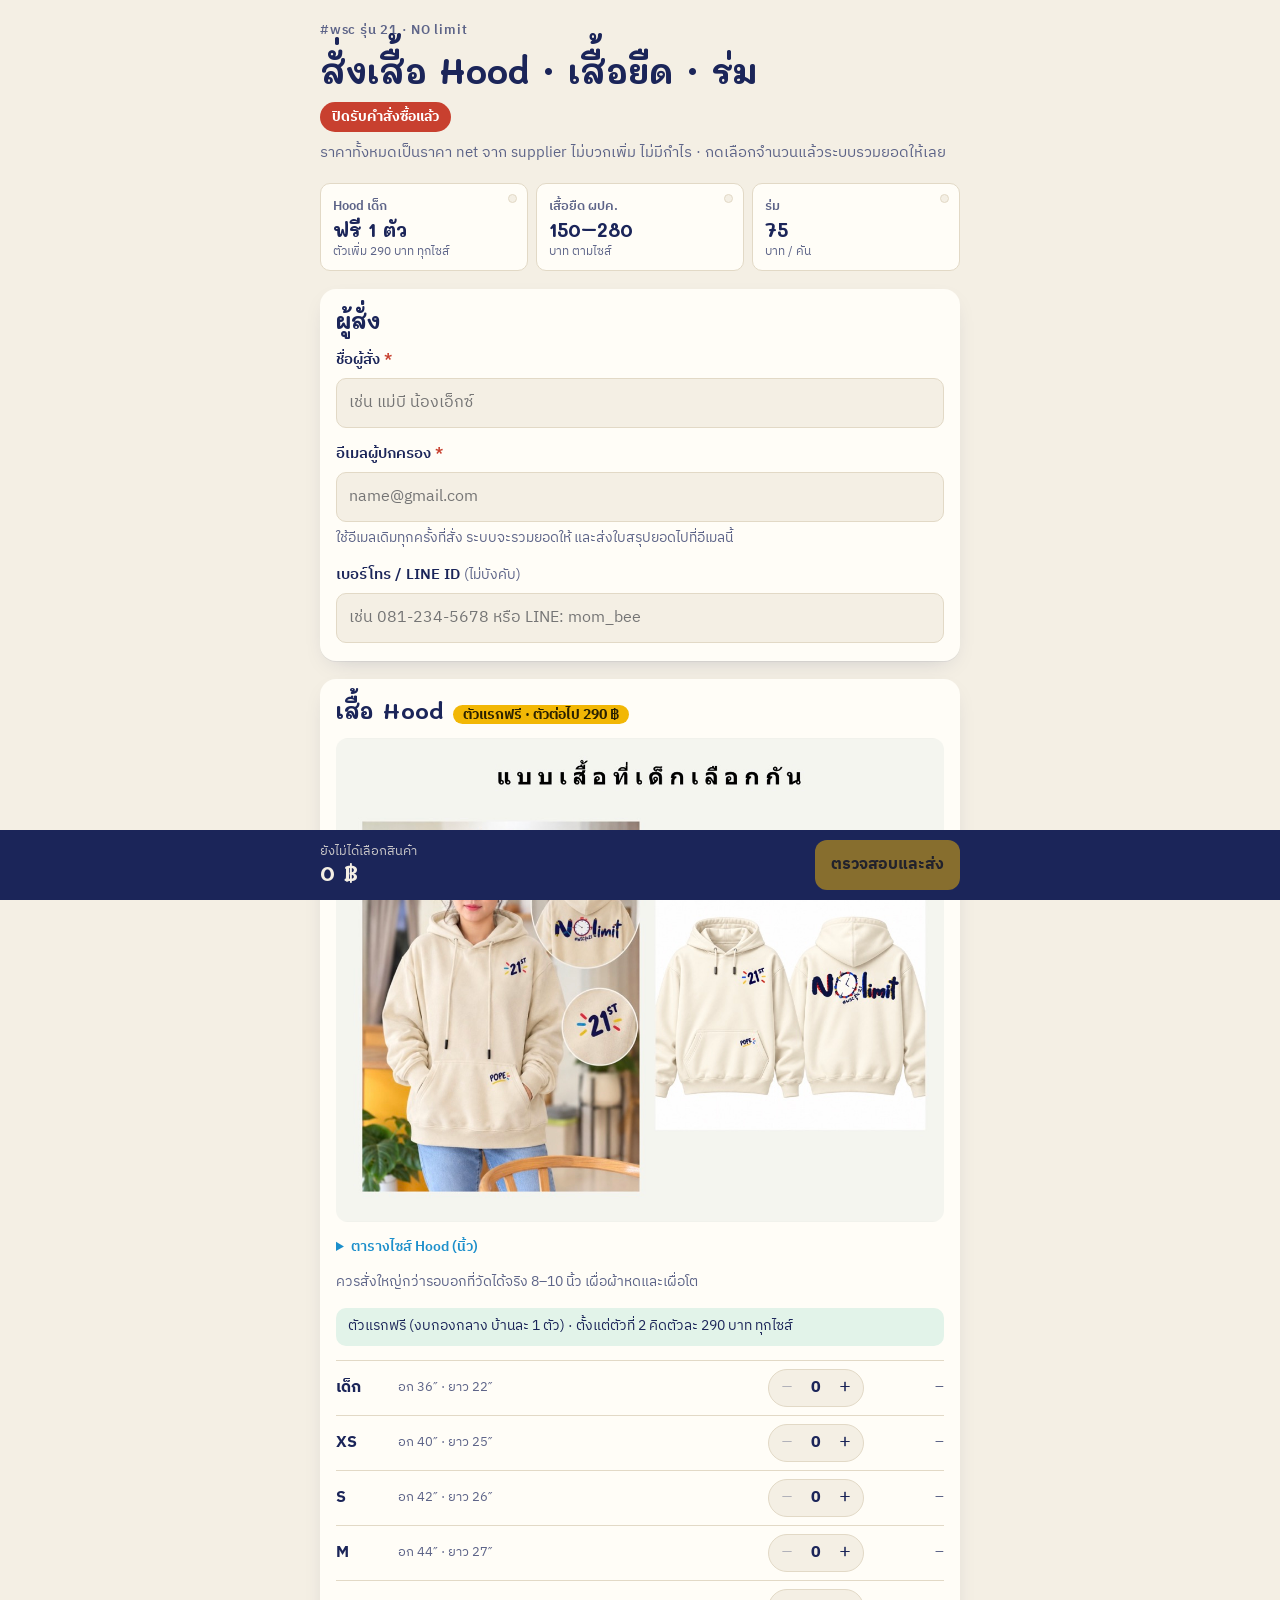
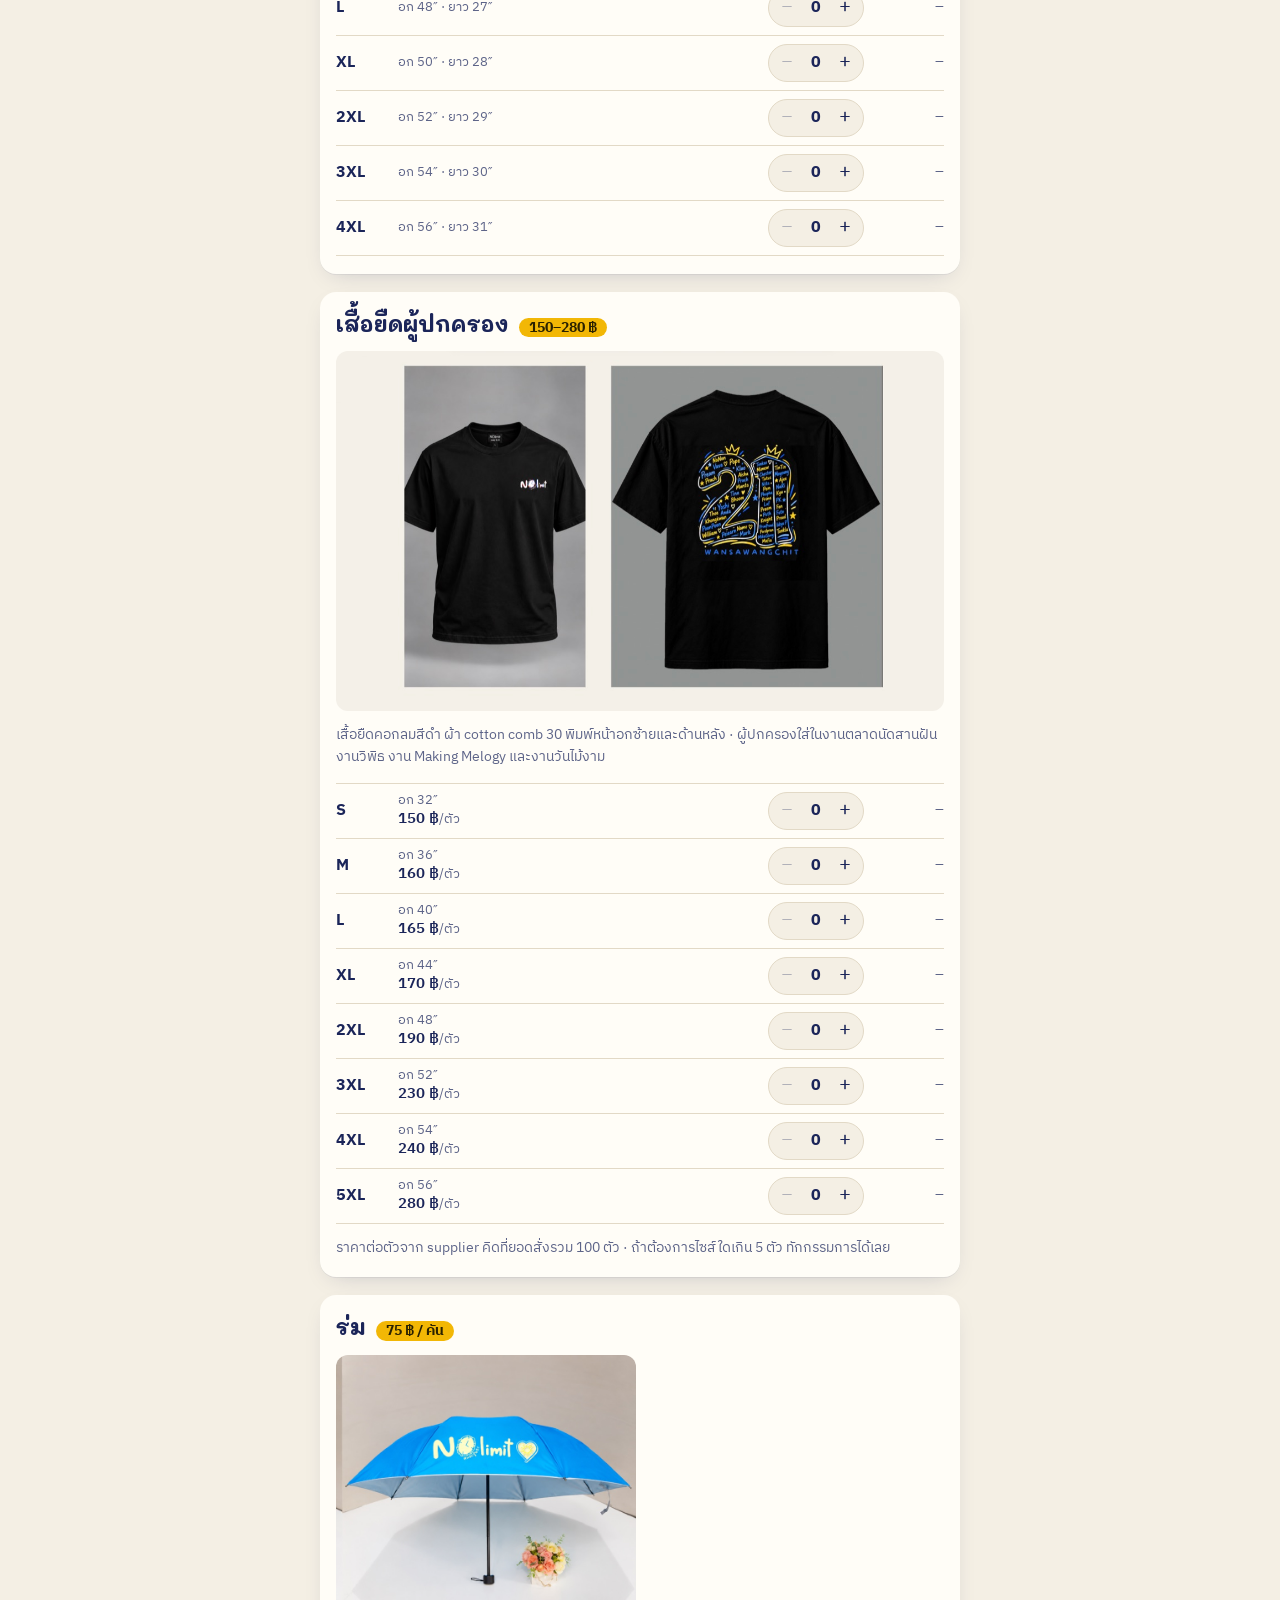
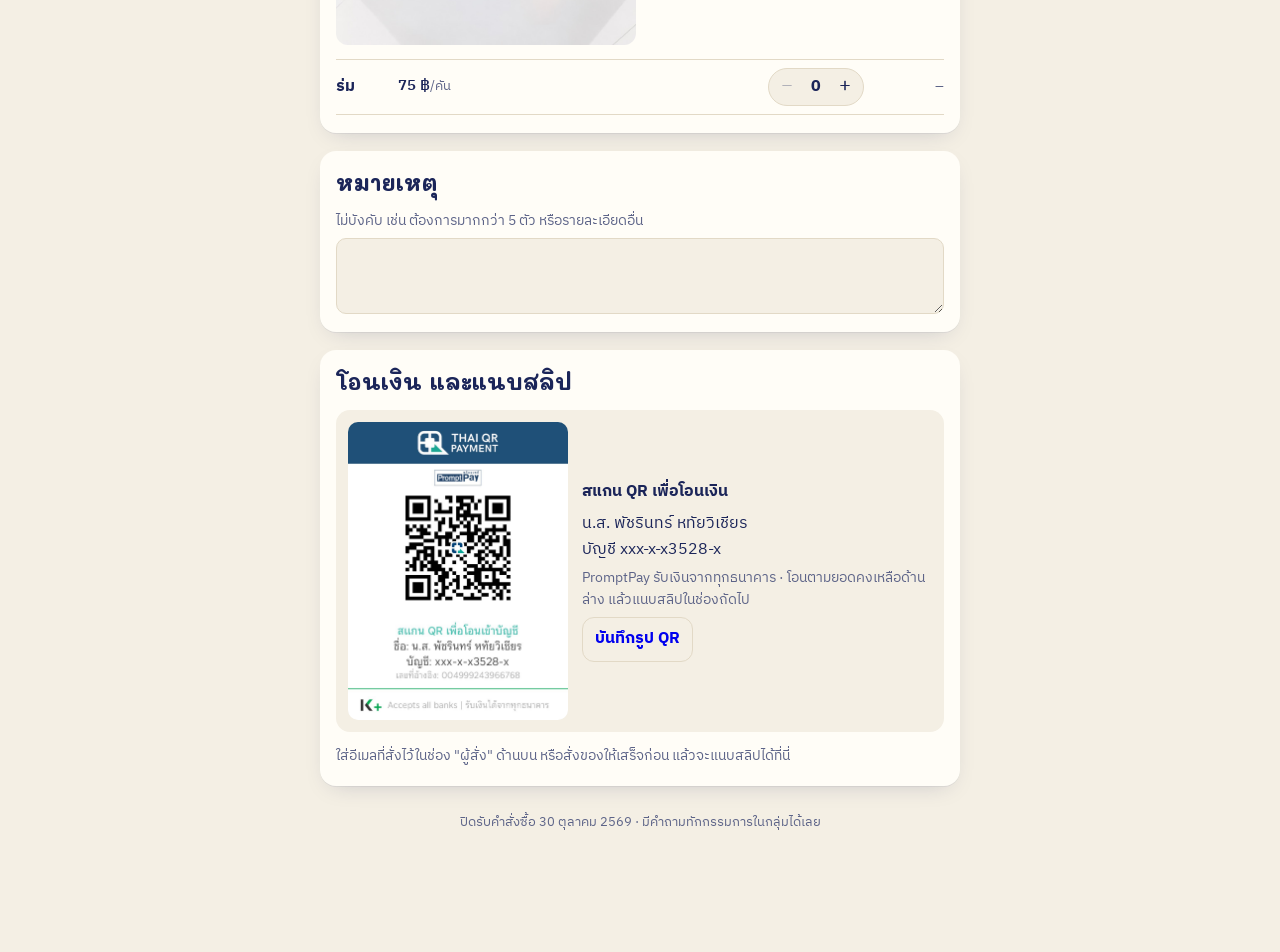
==== index.html @ 4a834632 "Ignore stale e-mail history replies that arrive after an order or slip Co-Authored-By: Claude Opus 5" ====
<!doctype html>
<html lang="th">
<head>
<meta charset="utf-8">
<meta name="viewport" content="width=device-width, initial-scale=1, viewport-fit=cover">
<title>สั่งเสื้อ NO limit 21</title>
<meta name="description" content="สั่งเสื้อ Hood เสื้อยืดผู้ปกครอง และร่ม พร้อมราคาทุกไซส์ คิดยอดให้อัตโนมัติ และแนบสลิปโอนเงินได้">
<meta property="og:title" content="สั่งเสื้อ Hood · เสื้อยืด · ร่ม — NO limit รุ่น 21">
<meta property="og:description" content="เห็นราคาทุกไซส์ คิดยอดให้อัตโนมัติ และแนบสลิปโอนเงินได้ · ปิดรับ 30 ต.ค. 69">
<meta property="og:image" content="https://mahantapon.github.io/wsc21-order/img/hood.jpg">
<link rel="preconnect" href="https://fonts.googleapis.com">
<link rel="preconnect" href="https://fonts.gstatic.com" crossorigin>
<link rel="stylesheet" href="https://fonts.googleapis.com/css2?family=IBM+Plex+Sans+Thai:wght@400;500;600;700&family=Mali:wght@600;700&display=swap">
<style>
/* Layout: one narrow column like a printed order slip; each product is a "hang tag" card; running total sticks to the bottom */
:root {
  --bg: #f4efe4;          /* hoodie cream */
  --surface: #fffdf7;
  --ink: #1b2559;         /* print navy */
  --muted: #5d6488;
  --line: #e2d9c6;
  --chip: #efe7d5;
  --sun: #f2b705;         /* print yellow */
  --sun-ink: #2a2100;
  --sky: #1c8fcb;         /* umbrella blue */
  --coral: #c8402f;
  --ok: #1d7f53;
  --warn-bg: #fff3d1;
  --bad-bg: #fde6e1;
  --ok-bg: #e2f3e9;
  --info-bg: #e3f1fa;
  --shadow: 0 1px 0 rgba(27,37,89,.06), 0 8px 24px -12px rgba(27,37,89,.25);
  --f-display: "Mali", "IBM Plex Sans Thai", "Thonburi", sans-serif;
  --f-body: "IBM Plex Sans Thai", "Thonburi", "Sukhumvit Set", system-ui, sans-serif;
  color-scheme: light;
}
@media (prefers-color-scheme: dark) {
  :root:not([data-theme="light"]) {
    --bg: #0e1330; --surface: #171f45; --ink: #f2ede2; --muted: #a8afce; --line: #2b3567; --chip: #222b59;
    --sun: #f5c542; --sun-ink: #241c00; --sky: #5ab6e8; --coral: #f17b6c; --ok: #5cc993;
    --warn-bg: #3a3112; --bad-bg: #3d1c1a; --ok-bg: #12321f; --info-bg: #13304a;
    --shadow: 0 1px 0 rgba(0,0,0,.3), 0 10px 28px -14px rgba(0,0,0,.8);
    color-scheme: dark;
  }
}
:root[data-theme="dark"] {
  --bg: #0e1330; --surface: #171f45; --ink: #f2ede2; --muted: #a8afce; --line: #2b3567; --chip: #222b59;
  --sun: #f5c542; --sun-ink: #241c00; --sky: #5ab6e8; --coral: #f17b6c; --ok: #5cc993;
  --warn-bg: #3a3112; --bad-bg: #3d1c1a; --ok-bg: #12321f; --info-bg: #13304a;
  --shadow: 0 1px 0 rgba(0,0,0,.3), 0 10px 28px -14px rgba(0,0,0,.8);
  color-scheme: dark;
}
* { box-sizing: border-box; }
[hidden] { display: none !important; }
html { -webkit-text-size-adjust: 100%; }
body {
  margin: 0; background: var(--bg); color: var(--ink);
  font-family: var(--f-body); font-size: 16px; line-height: 1.6;
  padding-left: max(16px, env(safe-area-inset-left, 0px));
  padding-right: max(16px, env(safe-area-inset-right, 0px));
  padding-bottom: calc(120px + env(safe-area-inset-bottom, 0px));
}
img { max-width: 100%; display: block; }
button, input, textarea { font: inherit; color: inherit; }
:focus-visible { outline: 3px solid var(--sky); outline-offset: 2px; }
.num { font-variant-numeric: tabular-nums; }
.wrap { max-width: 640px; margin: 0 auto; display: grid; gap: 18px; padding-top: calc(20px + env(safe-area-inset-top, 0px)); }

/* header */
.top { display: grid; gap: 10px; }
.eyebrow { font-size: 13px; letter-spacing: .06em; color: var(--muted); font-weight: 600; }
h1 { font-family: var(--f-display); font-size: clamp(26px, 7vw, 34px); line-height: 1.2; margin: 0; text-wrap: balance; }
h1 .no { color: var(--sky); }
.closing { justify-self: start; display: inline-flex; gap: 8px; align-items: center; background: var(--sun); color: var(--sun-ink);
  font-weight: 700; font-size: 14px; padding: 4px 12px; border-radius: 999px; }
.closing.shut { background: var(--coral); color: #fff; }
.lede { margin: 0; color: var(--muted); font-size: 14.5px; }

/* price tags */
.tags { display: grid; grid-template-columns: repeat(3, minmax(0, 1fr)); gap: 8px; }
.tag { position: relative; background: var(--surface); border: 1.5px solid var(--line); border-radius: 10px;
  padding: 12px 12px 10px; display: grid; gap: 2px; min-width: 0; }
.tag::before { content: ""; position: absolute; right: 10px; top: 10px; width: 7px; height: 7px;
  border-radius: 50%; background: var(--bg); border: 1.5px solid var(--line); }
.tag b { font-size: 13px; font-weight: 600; color: var(--muted); }
.tag strong { font-family: var(--f-display); font-size: 19px; line-height: 1.2; }
.tag small { font-size: 12px; color: var(--muted); line-height: 1.35; }
@media (max-width: 380px) { .tag strong { font-size: 17px; } .tag { padding: 10px 9px 9px; } .tag::before { right: 7px; top: 7px; } }

.history { background: var(--info-bg); border-radius: 12px; padding: 12px; font-size: 14.5px; display: grid; gap: 6px; }
.history .head { font-weight: 700; display: flex; gap: 8px; align-items: center; flex-wrap: wrap; }
.history ul { margin: 0; padding-left: 18px; }
.history .sumline { display: flex; justify-content: space-between; gap: 10px; border-top: 1px solid var(--line); padding-top: 6px; font-weight: 700; }
.chip input:disabled + span { opacity: .4; cursor: not-allowed; }
.qrbox { display: grid; grid-template-columns: minmax(0, 220px) minmax(0, 1fr); gap: 14px; align-items: center; background: var(--bg); border-radius: 14px; padding: 12px; }
.qrbox a.qrimg { display: block; border-radius: 10px; overflow: hidden; background: #fff; }
.qrbox img { width: 100%; height: auto; display: block; }
.qrbox .qrtxt { display: grid; gap: 6px; min-width: 0; }
.qrbox .qrtxt b { font-size: 16px; }
.qrbox .qrtxt .btn { justify-self: start; text-decoration: none; display: inline-block; }
@media (max-width: 460px) { .qrbox { grid-template-columns: 1fr; justify-items: center; } .qrbox a.qrimg { width: min(240px, 100%); } .qrbox .qrtxt { justify-items: center; text-align: center; } .qrbox .qrtxt .btn { justify-self: center; } }
.paysum { display: grid; grid-template-columns: repeat(3, minmax(0, 1fr)); gap: 8px; }
.paysum div { background: var(--bg); border-radius: 10px; padding: 8px 10px; display: grid; min-width: 0; }
.paysum b { font-size: 12px; color: var(--muted); font-weight: 600; }
.paysum strong { font-size: 18px; line-height: 1.3; }
.paysum .due strong { color: var(--coral); }
.paysum .paid strong { color: var(--ok); }
.filepick { position: relative; display: grid; place-items: center; gap: 2px; border: 2px dashed var(--line); border-radius: 12px; padding: 18px 12px;
  background: var(--bg); cursor: pointer; font-weight: 700; color: var(--sky); text-align: center; }
.filepick small { font-weight: 400; color: var(--muted); font-size: 12.5px; }
.filepick input { position: absolute; width: 1px; height: 1px; opacity: 0; }
.filepick:focus-within { outline: 3px solid var(--sky); outline-offset: 2px; }
.slipprev { max-height: 280px; width: auto; max-width: 100%; border-radius: 10px; border: 1px solid var(--line); justify-self: start; }
.slips { display: grid; gap: 6px; }
.paybody { display: grid; gap: 14px; }
.dueline { display: flex; justify-content: space-between; align-items: baseline; gap: 10px; flex-wrap: wrap; background: var(--warn-bg); border-radius: 12px; padding: 12px 14px; }
.dueline b { font-size: 15px; }
.dueline strong { font-family: var(--f-display); font-size: 26px; }
.paystatus { grid-column: 1 / -1; display: flex; gap: 8px; align-items: center; flex-wrap: wrap; font-size: 14px; }
.sliprow { display: flex; justify-content: space-between; align-items: center; gap: 6px 10px; flex-wrap: wrap; background: var(--bg); border-radius: 10px; padding: 8px 12px; font-size: 14px; }
.okmsg { background: var(--ok-bg); border-radius: 10px; padding: 10px 12px; font-size: 14.5px; }
.pill.wait { background: var(--chip); color: var(--muted); }
.freeused { font-size: 13.5px; background: var(--ok-bg); border-radius: 10px; padding: 8px 12px; }
.hoodnames { display: grid; gap: 10px; border-top: 1px solid var(--line); padding-top: 14px; }
.nameRows { display: grid; gap: 10px; }
.nameRow { display: grid; grid-template-columns: minmax(0, 1fr) minmax(0, 1.3fr); gap: 8px; align-items: start; }
.nameRow .lab { font-size: 14.5px; line-height: 1.4; padding-top: 10px; }
.nameRow .lab b { font-weight: 700; }
.nameRow input.bad { border-color: var(--coral); }
.nameerr { color: var(--coral); font-size: 12.5px; min-height: 0; }
@media (max-width: 420px) { .nameRow { grid-template-columns: 1fr; gap: 4px; } .nameRow .lab { padding-top: 0; } }

/* cards */
.card { background: var(--surface); border-radius: 16px; box-shadow: var(--shadow); padding: 18px 16px; display: grid; gap: 14px; min-width: 0; }
.card h2 { font-family: var(--f-display); font-size: 22px; margin: 0; line-height: 1.25; display: flex; flex-wrap: wrap; gap: 6px 10px; align-items: baseline; }
.card h2 .price { font-family: var(--f-body); font-size: 14px; font-weight: 700; background: var(--sun); color: var(--sun-ink); padding: 1px 10px; border-radius: 999px; }
.card h3 { font-size: 16px; margin: 0; display: flex; gap: 8px; align-items: baseline; flex-wrap: wrap; }
.card h3 .sub { font-weight: 500; font-size: 13.5px; color: var(--muted); }
.card p { margin: 0; }
.hint { font-size: 13.5px; color: var(--muted); }
.photo { border-radius: 12px; overflow: hidden; background: var(--chip); }
.photo img { width: 100%; height: auto; }
.photo.umb { max-width: 300px; }

label.field { display: grid; gap: 6px; font-weight: 600; font-size: 15px; }
label.field span.req { color: var(--coral); }
input[type=text], input[type=email], textarea {
  width: 100%; border: 1.5px solid var(--line); background: var(--bg); border-radius: 10px; padding: 11px 12px; font-size: 16px; font-weight: 400;
}
input[type=text]:focus, input[type=email]:focus, textarea:focus { border-color: var(--sky); outline: none; box-shadow: 0 0 0 3px color-mix(in srgb, var(--sky) 25%, transparent); }
textarea { min-height: 76px; resize: vertical; }

/* free hood chips */
.chips { display: flex; flex-wrap: wrap; gap: 8px; }
.chip { position: relative; }
.chip input { position: absolute; opacity: 0; pointer-events: none; }
.chip span { display: grid; justify-items: center; min-width: 58px; padding: 6px 10px; border-radius: 10px; border: 1.5px solid var(--line);
  background: var(--bg); cursor: pointer; line-height: 1.25; }
.chip span b { font-size: 15px; }
.chip span i { font-style: normal; font-size: 11.5px; color: var(--muted); }
.chip input:checked + span { background: var(--ink); color: var(--bg); border-color: var(--ink); }
.chip input:checked + span i { color: inherit; opacity: .8; }
.chip input:focus-visible + span { outline: 3px solid var(--sky); outline-offset: 2px; }

/* size rows */
.rows { display: grid; border-top: 1px solid var(--line); }
.row { display: grid; grid-template-columns: 54px minmax(0,1fr) auto 72px; align-items: center; gap: 8px; padding: 8px 0; border-bottom: 1px solid var(--line); }
.row .sz { font-weight: 700; font-size: 16px; }
.row .meta { font-size: 13px; color: var(--muted); line-height: 1.35; min-width: 0; }
.row .meta b { color: var(--ink); font-weight: 600; font-size: 14.5px; }
.row .sum { text-align: right; font-weight: 600; font-size: 14.5px; color: var(--muted); }
.row.on .sum { color: var(--ink); }
.row.on .sz { color: var(--sky); }
.stepper { display: inline-flex; align-items: center; border: 1.5px solid var(--line); border-radius: 999px; background: var(--bg); }
.stepper button { width: 36px; height: 36px; border: 0; background: transparent; font-size: 20px; line-height: 1; cursor: pointer; border-radius: 999px; color: var(--ink); }
.stepper button:disabled { opacity: .3; cursor: default; }
.stepper output { min-width: 22px; text-align: center; font-weight: 700; }
.row.on .stepper { border-color: var(--sky); }
@media (max-width: 360px) { .row { grid-template-columns: 44px minmax(0,1fr) auto 60px; gap: 6px; } .stepper button { width: 32px; height: 34px; } }

details.chart summary { cursor: pointer; font-size: 14px; color: var(--sky); font-weight: 600; }
.tablewrap { overflow-x: auto; margin-top: 8px; }
table.mini { border-collapse: collapse; width: 100%; font-size: 14px; }
table.mini th, table.mini td { padding: 5px 8px; text-align: center; border-bottom: 1px solid var(--line); }
table.mini th { font-weight: 600; color: var(--muted); font-size: 12.5px; }

.note { border-radius: 12px; padding: 10px 12px; font-size: 14px; background: var(--info-bg); }
.note b { font-weight: 700; }

/* result boxes */
.result { border-radius: 12px; padding: 12px; font-size: 14.5px; display: grid; gap: 6px; }
.result.idle { background: var(--chip); color: var(--muted); }
.result.clear { background: var(--ok-bg); }
.result.taken { background: var(--warn-bg); }
.result .head { font-weight: 700; display: flex; gap: 8px; align-items: center; flex-wrap: wrap; }
.pill { font-size: 12px; font-weight: 700; border-radius: 999px; padding: 1px 9px; white-space: nowrap; }
.pill.ok { background: var(--ok); color: var(--surface); }
.pill.warn { background: var(--sun); color: var(--sun-ink); }
.pill.fund { background: var(--sky); color: #fff; }
.result ul { margin: 0; padding-left: 18px; }
.result li { margin: 2px 0; }
.btn { border: 0; border-radius: 12px; padding: 11px 12px; font-weight: 700; cursor: pointer; line-height: 1.3; }
.btn.ghost { background: var(--bg); border: 1.5px solid var(--line); }
.btn.ghost small { display: block; font-weight: 500; font-size: 12px; color: var(--muted); }
.btn.ghost.confirm { border-color: var(--coral); background: var(--bad-bg); }
.btn:disabled { opacity: .45; cursor: default; }

/* sticky total */
.bar { position: fixed; left: 0; right: 0; bottom: 0; z-index: 10; background: var(--ink); color: var(--bg);
  padding: 10px max(16px, env(safe-area-inset-right, 0px)) calc(10px + env(safe-area-inset-bottom, 0px)) max(16px, env(safe-area-inset-left, 0px)); }
.bar .in { max-width: 640px; margin: 0 auto; display: flex; align-items: center; gap: 12px; }
.bar .tot { flex: 1; min-width: 0; display: grid; line-height: 1.25; }
.bar .tot small { font-size: 12.5px; opacity: .8; white-space: nowrap; overflow: hidden; text-overflow: ellipsis; }
.bar .tot strong { font-size: 22px; font-family: var(--f-display); }
.bar .go { background: var(--sun); color: var(--sun-ink); padding: 12px 16px; border-radius: 12px; border: 0; font-weight: 700; cursor: pointer; white-space: nowrap; }
.bar .go:disabled { opacity: .5; }

/* review sheet */
.sheet { position: fixed; inset: 0; z-index: 20; background: rgba(10,14,35,.55); display: flex; align-items: flex-end; justify-content: center; }
.sheet .panel { background: var(--surface); width: 100%; max-width: 640px; max-height: 88vh; overflow-y: auto; border-radius: 18px 18px 0 0;
  padding: 18px max(16px, env(safe-area-inset-right, 0px)) calc(18px + env(safe-area-inset-bottom, 0px)) max(16px, env(safe-area-inset-left, 0px)); display: grid; gap: 14px; }
.sheet h2 { font-family: var(--f-display); margin: 0; font-size: 22px; }
.slip { border: 1.5px dashed var(--line); border-radius: 12px; padding: 12px; display: grid; gap: 4px; font-size: 15px; }
.slip .ln { display: flex; justify-content: space-between; gap: 12px; }
.slip .ln span:first-child { min-width: 0; }
.slip .ln.tot { border-top: 1.5px solid var(--line); margin-top: 6px; padding-top: 8px; font-weight: 700; font-size: 18px; }
.slip .ln.muted { color: var(--muted); font-size: 13.5px; }
.slip .who { font-size: 14px; color: var(--muted); margin-bottom: 6px; }
.actions { display: grid; grid-template-columns: 1fr 2fr; gap: 8px; }
.btn.primary { background: var(--ink); color: var(--bg); }
.btn.sunbtn { background: var(--sun); color: var(--sun-ink); }
.err { background: var(--bad-bg); border-radius: 10px; padding: 10px 12px; font-size: 14.5px; }
.done { text-align: left; }
.done .big { font-family: var(--f-display); font-size: 28px; line-height: 1.2; }
.done .code { display: inline-block; font-family: var(--f-display); font-size: 30px; background: var(--sun); color: var(--sun-ink); border-radius: 12px; padding: 2px 14px; }
footer { color: var(--muted); font-size: 13px; text-align: center; padding: 8px 0 0; }
@media (prefers-reduced-motion: no-preference) {
  .sheet .panel { animation: up .22s ease-out; }
  @keyframes up { from { transform: translateY(30px); opacity: .6; } to { transform: none; opacity: 1; } }
}
</style>
</head>
<body>
<main class="wrap" id="app">
  <header class="top">
    <div class="eyebrow">#wsc รุ่น 21 · <span class="no">NO</span> limit</div>
    <h1>สั่งเสื้อ Hood · เสื้อยืด · ร่ม</h1>
    <div class="closing num" id="closing">ปิดรับ 30 ต.ค. 69</div>
    <p class="lede">ราคาทั้งหมดเป็นราคา net จาก supplier ไม่บวกเพิ่ม ไม่มีกำไร · กดเลือกจำนวนแล้วระบบรวมยอดให้เลย</p>
  </header>

  <div class="tags">
    <div class="tag"><b>Hood เด็ก</b><strong>ฟรี 1 ตัว</strong><small>ตัวเพิ่ม 290 บาท ทุกไซส์</small></div>
    <div class="tag"><b>เสื้อยืด ผปค.</b><strong class="num">150–280</strong><small>บาท ตามไซส์</small></div>
    <div class="tag"><b>ร่ม</b><strong class="num">75</strong><small>บาท / คัน</small></div>
  </div>

  <section class="card" aria-labelledby="h-who">
    <h2 id="h-who">ผู้สั่ง</h2>
    <label class="field" for="name"><span>ชื่อผู้สั่ง <span class="req">*</span></span>
      <input type="text" id="name" autocomplete="off" placeholder="เช่น แม่บี น้องเอ็กซ์">
    </label>
    <div class="result taken" id="nameDup" hidden></div>
    <label class="field" for="email"><span>อีเมลผู้ปกครอง <span class="req">*</span></span>
      <input type="email" id="email" autocomplete="email" inputmode="email" placeholder="name@gmail.com">
      <span class="hint" style="font-weight:400">ใช้อีเมลเดิมทุกครั้งที่สั่ง ระบบจะรวมยอดให้ และส่งใบสรุปยอดไปที่อีเมลนี้</span>
    </label>
    <div class="result taken" id="emailTypo" hidden></div>
    <div class="history" id="history" hidden></div>
    <label class="field" for="contact"><span>เบอร์โทร / LINE ID <span class="hint" style="font-weight:400">(ไม่บังคับ)</span></span>
      <input type="text" id="contact" autocomplete="off" placeholder="เช่น 081-234-5678 หรือ LINE: mom_bee">
    </label>
  </section>

  <section class="card" aria-labelledby="h-hood">
    <h2 id="h-hood">เสื้อ Hood <span class="price">ตัวแรกฟรี · ตัวต่อไป 290 ฿</span></h2>
    <div class="photo"><img src="img/hood.jpg" width="1100" height="875" alt="แบบเสื้อ Hood สีครีม หน้าอกปัก 21st หลัง NO limit #wscรุ่น21"></div>
    <details class="chart">
      <summary>ตารางไซส์ Hood (นิ้ว)</summary>
      <div class="tablewrap"><table class="mini num" id="hoodChart"></table></div>
    </details>
    <p class="hint">ควรสั่งใหญ่กว่ารอบอกที่วัดได้จริง 8–10 นิ้ว เผื่อผ้าหดและเผื่อโต</p>

    <div class="freeused" id="hoodNote"></div>
    <div class="rows" id="hoodRows"></div>
    <div class="hoodnames" id="hoodNames" hidden>
      <h3>ชื่อที่สกรีนบนกระเป๋า Hood <span class="sub">พิมพ์เป็นภาษาอังกฤษ</span></h3>
      <p class="hint">ใส่ชื่อเด็กที่จะให้สกรีนตรงกระเป๋า เรียงตามแต่ละตัวที่สั่ง ตรงกับไซส์ของตัวนั้น พิมพ์เฉพาะชื่อเป็นภาษาอังกฤษ (A-Z) เช่น BEE · ไม่ต้องมีตัวเลขหรือตัวพิเศษ</p>
      <div class="nameRows" id="hoodNameRows"></div>
    </div>
  </section>

  <section class="card" aria-labelledby="h-tee">
    <h2 id="h-tee">เสื้อยืดผู้ปกครอง <span class="price">150–280 ฿</span></h2>
    <div class="photo"><img src="img/tee.jpg" width="1100" height="653" alt="แบบเสื้อยืดสีดำ หน้าอกซ้าย NO limit หลังเลข 21 รายชื่อเด็ก WANSAWANGCHIT"></div>
    <p class="hint">เสื้อยืดคอกลมสีดำ ผ้า cotton comb 30 พิมพ์หน้าอกซ้ายและด้านหลัง · ผู้ปกครองใส่ในงานตลาดนัดสานฝัน งานวิพิธ งาน Making Melogy และงานวันไม้งาม</p>
    <div class="rows" id="teeRows"></div>
    <p class="hint">ราคาต่อตัวจาก supplier คิดที่ยอดสั่งรวม 100 ตัว · ถ้าต้องการไซส์ใดเกิน 5 ตัว ทักกรรมการได้เลย</p>
  </section>

  <section class="card" aria-labelledby="h-umb">
    <h2 id="h-umb">ร่ม <span class="price">75 ฿ / คัน</span></h2>
    <div class="photo umb"><img src="img/umbrella.jpg" width="720" height="698" alt="ร่มพับสีฟ้า ลาย NO limit #wscรุ่น21"></div>
    <div class="rows" id="umbRows"></div>
  </section>

  <section class="card" aria-labelledby="h-note">
    <h2 id="h-note">หมายเหตุ</h2>
    <label class="field" for="note"><span class="hint" style="font-weight:400">ไม่บังคับ เช่น ต้องการมากกว่า 5 ตัว หรือรายละเอียดอื่น</span>
      <textarea id="note"></textarea>
    </label>
  </section>

  <section class="card" id="payCard" aria-labelledby="h-pay">
    <h2 id="h-pay">โอนเงิน และแนบสลิป</h2>
    <div class="qrbox">
      <a class="qrimg" href="img/promptpay.png" target="_blank" rel="noopener" aria-label="เปิดรูป QR โอนเงินขนาดใหญ่"><img src="img/promptpay.png" width="885" height="1200" alt="Thai QR Payment PromptPay โอนเข้าบัญชี น.ส. พัชรินทร์ หทัยวิเชียร บัญชี xxx-x-x3528-x"></a>
      <div class="qrtxt">
        <b>สแกน QR เพื่อโอนเงิน</b>
        <span>น.ส. พัชรินทร์ หทัยวิเชียร<br>บัญชี xxx-x-x3528-x</span>
        <span class="hint">PromptPay รับเงินจากทุกธนาคาร · โอนตามยอดคงเหลือด้านล่าง แล้วแนบสลิปในช่องถัดไป</span>
        <a class="btn ghost" href="img/promptpay.png" download="QR-โอนเงิน-NOlimit21.png">บันทึกรูป QR</a>
      </div>
    </div>
    <p class="hint" id="payLock">ใส่อีเมลที่สั่งไว้ในช่อง "ผู้สั่ง" ด้านบน หรือสั่งของให้เสร็จก่อน แล้วจะแนบสลิปได้ที่นี่</p>
    <div id="payBody" hidden class="paybody">
    <div class="paysum num" id="paySum"></div>
    <div class="okmsg" id="payDone" hidden>ชำระครบแล้ว ไม่มียอดค้าง · ถ้าสั่งเพิ่ม ยอดใหม่จะขึ้นที่นี่</div>
    <div class="paybody" id="payUpload">
    <div class="dueline num" id="payDue"></div>
    <p class="hint">โอนผ่าน QR ด้านบน <b>ตามยอดนี้พอดี</b> แล้วแนบรูปสลิป ระบบจะอ่านยอดในสลิป ถ้าไม่ตรงกับยอดที่ต้องโอนจะไม่รับ · ใช้สลิปเดิมซ้ำไม่ได้</p>
    <label class="filepick" for="payFile">
      <input type="file" id="payFile" accept="image/*">
      <span id="payPickText">+ เลือกรูปสลิป</span>
      <small>ภาพหน้าจอจากแอปธนาคาร หรือถ่ายรูปสลิป</small>
    </label>
    <img id="payPreview" class="slipprev" alt="สลิปที่เลือก" hidden>
    <div class="err" id="payErr" hidden></div>
    <div class="okmsg" id="payOk" hidden></div>
    <button type="button" class="btn sunbtn" id="paySend" disabled>ส่งสลิป</button>
    </div>
    <div class="slips" id="paySlips"></div>
    </div>
  </section>

  <footer>ปิดรับคำสั่งซื้อ 30 ตุลาคม 2569 · มีคำถามทักกรรมการในกลุ่มได้เลย</footer>
</main>

<div class="bar" role="region" aria-label="ยอดรวม">
  <div class="in">
    <div class="tot"><small id="barItems">ยังไม่ได้เลือกสินค้า</small><strong class="num" id="barTotal">0 ฿</strong></div>
    <button type="button" class="go" id="review">ตรวจสอบและส่ง</button>
  </div>
</div>

<div class="sheet" id="sheet" hidden>
  <div class="panel" role="dialog" aria-modal="true" aria-labelledby="sheetTitle" id="panel"></div>
</div>

<script>
var API = 'https://script.google.com/macros/s/AKfycbzKnFJLyZAMiZ4j46yJvun-DkF8fx2AbNIkvEboz5PvzCaR3iLZCGfJU9PH9yimCbNhLQ/exec';
var CLOSE_AT = new Date('2026-10-30T23:59:59+07:00');
var HOOD_PRICE = 290, UMB_PRICE = 75, MAX = 5;
var HOOD = [ // size, chest, length, sleeve
  ['เด็ก', 36, 22, 20], ['XS', 40, 25, 23], ['S', 42, 26, 25], ['M', 44, 27, 25], ['L', 48, 27, 25],
  ['XL', 50, 28, 26], ['2XL', 52, 29, 28], ['3XL', 54, 30, 29], ['4XL', 56, 31, 30]
];
var TEE = [ // size, chest, price
  ['S', 32, 150], ['M', 36, 160], ['L', 40, 165], ['XL', 44, 170], ['2XL', 48, 190], ['3XL', 52, 230], ['4XL', 54, 240], ['5XL', 56, 280]
];
var TEE_PRICE = {}; TEE.forEach(function (t) { TEE_PRICE[t[0]] = t[2]; });
var EMAIL_RE = /^[^\s@]+@[^\s@]+\.[^\s@]+$/;
var NAME_RE = /^[A-Za-z]+(?: [A-Za-z]+)*$/;   // ชื่อสกรีน: A-Z ล้วน เว้นวรรคระหว่างคำได้ ไม่มีตัวเลข/ตัวพิเศษ (ตรงกับหลังบ้าน)
var NAME_MAX = 60;                             // ไม่จำกัดตามโจทย์ แค่กันข้อความขยะ
var THAI_RE = /[\u0E00-\u0E7F]/;

function blank(keep) { return { name: keep ? keep.name : '', email: keep ? keep.email : '', contact: keep ? keep.contact : '', hoodFirst: '', hood: {}, tee: {}, umbrella: 0, hoodNames: {}, note: '' }; }
var S = blank();
var R = { orderers: [], closed: Date.now() > CLOSE_AT.getTime(), loaded: false };
var H = { email: '', orders: [], slips: [], loading: false }; // this parent's earlier orders and slips
var P = { image: '', cid: '' }; // slip being attached
var hoodSig = '';          // which hood lines are on screen (the name inputs are rebuilt only when this changes)
var pendingFocus = false;  // jump to the first missing hood name after closing the review sheet

function $(id) { return document.getElementById(id); }
function esc(s) { return String(s == null ? '' : s).replace(/[&<>"']/g, function (c) { return { '&': '&amp;', '<': '&lt;', '>': '&gt;', '"': '&quot;', "'": '&#39;' }[c]; }); }
function baht(n) { return n.toLocaleString('th-TH') + ' ฿'; }
function when(iso) { try { return new Date(iso).toLocaleString('th-TH', { day: 'numeric', month: 'short', hour: '2-digit', minute: '2-digit' }); } catch (e) { return ''; } }
function store(k, v) { try { localStorage.setItem(k, JSON.stringify(v)); } catch (e) {} }
function load(k) { try { return JSON.parse(localStorage.getItem(k) || 'null'); } catch (e) { return null; } }
function wait(ms) { return new Promise(function (r) { setTimeout(r, ms); }); }
function normEmail(s) { return String(s || '').trim().toLowerCase(); }
function newCid() { return Date.now().toString(36) + Math.random().toString(36).slice(2, 10); }

// one request with a timeout; Google's reply hop fails now and then, so callers retry
function call(url, opts, ms, key) {
  var ctl = typeof AbortController === 'function' ? new AbortController() : null;
  var t = ctl ? setTimeout(function () { ctl.abort(); }, ms || 25000) : null;
  var o = opts || {}; if (ctl) o.signal = ctl.signal;
  return fetch(url, o).then(function (r) {
    if (!r.ok) throw new Error('HTTP ' + r.status);
    return r.json();
  }).then(function (d) {
    // a lost reply sometimes comes back as the wrong document; treat that as a network hiccup
    if (!d || (d.ok !== false && key && !(key in d))) throw new Error('ตอบกลับไม่ครบ');
    return d;
  }).finally(function () { if (t) clearTimeout(t); });
}
function getJSON(q, key, tries) {
  tries = tries == null ? 2 : tries;
  return call(API + (q ? '?' + q : ''), { cache: 'no-store' }, 25000, key).catch(function (e) {
    if (tries <= 0) throw e;
    return wait(1200).then(function () { return getJSON(q, key, tries - 1); });
  });
}

function nameKey(s) { return String(s || '').toLowerCase().replace(/[\s.\-_,()'"]/g, '').replace(/[์​-‍]/g, ''); }
function itemName(i) { return i === 'tee' ? 'เสื้อยืด' : 'Hood'; }

/* ---------- build static parts ---------- */
function buildHoodChart() {
  var h = '<thead><tr><th>ไซส์</th><th>รอบอก</th><th>ยาว</th><th>แขน</th></tr></thead><tbody>';
  HOOD.forEach(function (r) { h += '<tr><td><b>' + r[0] + '</b></td><td>' + r[1] + '″</td><td>' + r[2] + '″</td><td>' + r[3] + '″</td></tr>'; });
  $('hoodChart').innerHTML = h + '</tbody>';
}
function stepper(kind, size, n) {
  return '<div class="stepper" data-kind="' + kind + '" data-size="' + esc(size) + '">' +
    '<button type="button" data-d="-1" aria-label="ลด ' + esc(size) + '"' + (n <= 0 ? ' disabled' : '') + '>−</button>' +
    '<output class="num">' + n + '</output>' +
    '<button type="button" data-d="1" aria-label="เพิ่ม ' + esc(size) + '"' + (n >= MAX ? ' disabled' : '') + '>+</button></div>';
}
function buildRows() {
  $('hoodRows').innerHTML = HOOD.map(function (r) {
    return '<div class="row" id="hood-' + r[0] + '"><div class="sz">' + r[0] + '</div><div class="meta num">อก ' + r[1] + '″ · ยาว ' + r[2] + '″</div>' +
      stepper('hood', r[0], 0) + '<div class="sum num">–</div></div>';
  }).join('');
  $('teeRows').innerHTML = TEE.map(function (r) {
    return '<div class="row" id="tee-' + r[0] + '"><div class="sz">' + r[0] + '</div><div class="meta num">อก ' + r[1] + '″<br><b>' + r[2] + ' ฿</b>/ตัว</div>' +
      stepper('tee', r[0], 0) + '<div class="sum num">–</div></div>';
  }).join('');
  $('umbRows').innerHTML = '<div class="row" id="umb-1"><div class="sz">ร่ม</div><div class="meta"><b>75 ฿</b>/คัน</div>' +
    stepper('umb', 'ร่ม', 0) + '<div class="sum num">–</div></div>';
  document.querySelectorAll('.rows').forEach(function (el) {
    el.addEventListener('click', function (e) {
      var b = e.target.closest('button[data-d]'); if (!b) return;
      var st = b.parentNode, kind = st.getAttribute('data-kind'), size = st.getAttribute('data-size'), d = Number(b.getAttribute('data-d'));
      if (kind === 'umb') S.umbrella = Math.max(0, Math.min(50, S.umbrella + d));
      else { var m = S[kind]; m[size] = Math.max(0, Math.min(MAX, (m[size] || 0) + d)); if (!m[size]) delete m[size]; }
      if (kind === 'hood' && (!S.hoodFirst || !S.hood[S.hoodFirst])) S.hoodFirst = S.hood[size] ? size : '';
      update();
    });
  });
}

/* ---------- totals ---------- */
function calc(o) {
  o = o || S;
  var hoodExtra = 0, teeN = 0, teeSum = 0;
  Object.keys(o.hood || {}).forEach(function (k) { hoodExtra += o.hood[k]; });
  Object.keys(o.tee || {}).forEach(function (k) { teeN += o.tee[k]; teeSum += o.tee[k] * TEE_PRICE[k]; });
  var umb = o.umbrella || 0;
  return { hoodExtra: hoodExtra, hoodSum: hoodExtra * HOOD_PRICE, teeN: teeN, teeSum: teeSum, umbSum: umb * UMB_PRICE,
    pieces: (o.hoodFree ? 1 : 0) + hoodExtra + teeN + umb,
    total: hoodExtra * HOOD_PRICE + teeSum + umb * UMB_PRICE,
    any: !!(o.hoodFree || hoodExtra || teeN || umb) };
}
// merge several orders into one summary order
function merge(list) {
  var m = blank();
  list.forEach(function (o) {
    if (o.hoodFree) m.hoodFree = o.hoodFree;
    m.hoodUnits = (m.hoodUnits || []).concat(unitsOf(o));
    Object.keys(o.hood || {}).forEach(function (k) { m.hood[k] = (m.hood[k] || 0) + o.hood[k]; });
    Object.keys(o.tee || {}).forEach(function (k) { m.tee[k] = (m.tee[k] || 0) + o.tee[k]; });
    m.umbrella += o.umbrella || 0;
  });
  return m;
}
// one entry per hoodie (size + name + free?) — orders saved before names existed are rebuilt from their counts
function unitsOf(o) {
  if (o.hoodUnits && o.hoodUnits.length) return o.hoodUnits;
  var u = [];
  if (o.hoodFree) u.push({ size: o.hoodFree, name: '', free: true });
  HOOD.forEach(function (r) { for (var i = 0; i < ((o.hood || {})[r[0]] || 0); i++) u.push({ size: r[0], name: '', free: false }); });
  return u;
}
// what an order contains, ignoring which hoodie was the free one — two orders with the same signature look like a double order
function orderSig(o) {
  var u = unitsOf(o).map(function (x) { return x.size + ':' + String(x.name || '').toLowerCase(); }).sort().join(',');
  var t = TEE.filter(function (r) { return (o.tee || {})[r[0]]; }).map(function (r) { return r[0] + 'x' + o.tee[r[0]]; }).join(',');
  return u + '|' + t + '|' + (o.umbrella || 0);
}
function unitText(u) { return u.size + (u.name ? ' (' + u.name + ')' : '') + (u.free ? ' ฟรี' : ''); }
function itemsText(o) {
  var parts = [];
  var hu = unitsOf(o);
  if (hu.length) parts.push('Hood ' + hu.map(unitText).join(', '));
  var t = TEE.filter(function (r) { return o.tee[r[0]]; }).map(function (r) { return r[0] + '×' + o.tee[r[0]]; });
  if (t.length) parts.push('เสื้อยืด ' + t.join(', '));
  if (o.umbrella) parts.push('ร่ม ' + o.umbrella);
  return parts.join(' · ');
}
function setRow(id, n, sum) {
  var row = $(id); if (!row) return;
  row.classList.toggle('on', n > 0);
  row.querySelector('output').textContent = n;
  var bs = row.querySelectorAll('button');
  bs[0].disabled = n <= 0; bs[1].disabled = n >= (id === 'umb-1' ? 50 : MAX);
  row.querySelector('.sum').textContent = n > 0 ? baht(sum) : '–';
}
function freeUsedBy() { return H.orders.filter(function (o) { return o.hoodFree; })[0] || null; }
// the first hood of the house is free: it goes to the size tapped first, the rest are 290 each
function freeSize(o) {
  if (freeUsedBy()) return '';
  if (o.hoodFirst && o.hood[o.hoodFirst]) return o.hoodFirst;
  var r = HOOD.filter(function (x) { return o.hood[x[0]]; })[0];
  return r ? r[0] : '';
}
// every hoodie on the form as its own line: the free one first, then the rest by size; names come from o.hoodNames[size][index]
function hoodUnits(o) {
  var f = freeSize(o), units = [];
  if (f) units.push({ size: f, idx: 0, free: true });
  HOOD.forEach(function (r) { for (var i = (r[0] === f ? 1 : 0); i < ((o.hood || {})[r[0]] || 0); i++) units.push({ size: r[0], idx: i, free: false }); });
  return units.map(function (u) { u.name = String(((o.hoodNames || {})[u.size] || [])[u.idx] || '').replace(/\s+/g, ' ').trim(); return u; });
}
function priced(o) {
  var f = freeSize(o), extra = {};
  Object.keys(o.hood || {}).forEach(function (k) { var n = o.hood[k] - (k === f ? 1 : 0); if (n > 0) extra[k] = n; });
  return { name: o.name, email: o.email, contact: o.contact, note: o.note, hoodFree: f, hood: extra, tee: o.tee, umbrella: o.umbrella, hoodUnits: hoodUnits(o) };
}
function nameProblem(v) { return !v ? 'ใส่ชื่อ' : THAI_RE.test(v) ? 'พิมพ์เป็นภาษาอังกฤษเท่านั้น' : !NAME_RE.test(v) ? 'ใช้ตัวอักษร A-Z เท่านั้น ไม่ต้องมีตัวเลขหรือตัวพิเศษ' : v.length > NAME_MAX ? 'ชื่อยาวเกินไป' : ''; }
function checkNameInput(el) {
  var v = el.value.replace(/\s+/g, ' ').trim(), bad = v && nameProblem(v);
  el.classList.toggle('bad', !!bad);
  var m = el.parentNode.querySelector('.nameerr'); if (m) m.textContent = bad || '';
}
// the name inputs are rebuilt only when the list of hoodies changes, so typing never loses focus
function renderHoodNames() {
  var units = hoodUnits(S), box = $('hoodNames');
  box.hidden = !units.length;
  var sig = units.map(function (u) { return u.size + '#' + u.idx + (u.free ? 'f' : ''); }).join('|');
  if (sig === hoodSig) return;
  hoodSig = sig;
  $('hoodNameRows').innerHTML = units.map(function (u, k) {
    var id = 'hn-' + k;
    return '<div class="nameRow"><label class="lab" for="' + id + '"><b>' + (u.free ? 'ตัวฟรี' : 'ตัวที่ ' + (k + 1)) + '</b> · ไซส์ ' + esc(u.size) +
      (u.free ? '' : ' <span class="hint">· 290 ฿</span>') + '</label><div><input type="text" id="' + id + '" lang="en" maxlength="60" autocomplete="off" autocapitalize="words" ' +
      'placeholder="ชื่อภาษาอังกฤษ เช่น BEE" data-size="' + esc(u.size) + '" data-i="' + u.idx + '" value="' + esc(u.name) + '"><div class="nameerr" aria-live="polite"></div></div></div>';
  }).join('');
  $('hoodNameRows').querySelectorAll('input').forEach(checkNameInput);
}
function focusNameIssue() {
  var el = [].slice.call($('hoodNameRows').querySelectorAll('input')).filter(function (i) { return nameProblem(i.value.replace(/\s+/g, ' ').trim()); })[0];
  if (el) { el.scrollIntoView({ block: 'center', behavior: 'smooth' }); el.focus({ preventScroll: true }); }
}
function update() {
  var used = freeUsedBy(), f = freeSize(S);
  $('hoodNote').textContent = used ? 'อีเมลนี้รับตัวฟรีไปแล้ว (ไซส์ ' + used.hoodFree + ' ในคำสั่ง ' + used.id + ') ตัวที่สั่งเพิ่มคิดตัวละ 290 บาท'
    : 'ตัวแรกฟรี (งบกองกลาง บ้านละ 1 ตัว) · ตั้งแต่ตัวที่ 2 คิดตัวละ 290 บาท ทุกไซส์';
  HOOD.forEach(function (r) {
    var n = S.hood[r[0]] || 0, paid = n - (r[0] === f ? 1 : 0);
    setRow('hood-' + r[0], n, paid * HOOD_PRICE);
    if (r[0] === f) $('hood-' + r[0]).querySelector('.sum').textContent = paid ? baht(paid * HOOD_PRICE) + ' +ฟรี 1' : 'ฟรี';
  });
  TEE.forEach(function (r) { var n = S.tee[r[0]] || 0; setRow('tee-' + r[0], n, n * r[2]); });
  setRow('umb-1', S.umbrella, S.umbrella * UMB_PRICE);
  var c = calc(priced(S)), bits = [], hoodN = c.hoodExtra + (f ? 1 : 0);
  if (hoodN) bits.push('Hood ' + hoodN + (f ? ' (ฟรี 1)' : ''));
  if (c.teeN) bits.push('เสื้อยืด ' + c.teeN);
  if (S.umbrella) bits.push('ร่ม ' + S.umbrella);
  $('barItems').textContent = bits.length ? bits.join(' · ') : (H.orders.length ? 'สั่งเพิ่มได้ เลือกสินค้าด้านบน' : 'ยังไม่ได้เลือกสินค้า');
  $('barTotal').textContent = baht(c.total);
  $('review').disabled = R.closed;
  renderHoodNames();
  store('wsc21-draft', S);
}

/* ---------- this parent's history (by email) ---------- */
var emailTimer = null;
var histVer = 0; // bumped on every lookup/order/slip so a slow, older history reply can never overwrite newer data
function onEmail() {
  S.email = $('email').value; store('wsc21-draft', S);
  clearTimeout(emailTimer);
  emailTimer = setTimeout(lookupEmail, 600);
}
// common slips of the finger: the summary e-mail would bounce, so suggest the likely address (never blocks)
var TYPOS = [[/\.con$/, '.com'], [/\.cmo$/, '.com'], [/\.comm$/, '.com'], [/\.co\.th\.com$/, '.co.th'],
  [/@(gmial|gamil|gmai|gmal|gnail|gmaill)\./, '@gmail.'], [/@gmail\.co$/, '@gmail.com'],
  [/@(hotmial|hotmal|hotmil|hotmai)\./, '@hotmail.'], [/@hotmail\.co$/, '@hotmail.com'], [/@(yaho|yahooo)\./, '@yahoo.']];
function checkEmailTypo() {
  var em = normEmail($('email').value), fix = em, box = $('emailTypo');
  TYPOS.forEach(function (t) { fix = fix.replace(t[0], t[1]); });
  if (!EMAIL_RE.test(em) || fix === em) { box.hidden = true; return; }
  box.hidden = false;
  box.innerHTML = '<div class="head"><span class="pill warn">อีเมลอาจพิมพ์ผิด</span> หมายถึง <b>' + esc(fix) + '</b> หรือเปล่า</div>' +
    '<div><button type="button" class="btn ghost" id="useFix" data-fix="' + esc(fix) + '">ใช้ ' + esc(fix) + '</button></div>' +
    '<div class="hint">ถ้าอีเมลผิด ใบสรุปยอดจะส่งไม่ถึง</div>';
}
function lookupEmail() {
  var em = normEmail(S.email);
  if (!EMAIL_RE.test(em)) { H = { email: '', orders: [], slips: [], loading: false }; renderHistory(); update(); return; }
  if (em === H.email && !H.loading) return;
  var ver = ++histVer;
  H = { email: em, orders: [], slips: [], loading: true }; renderHistory();
  getJSON('action=mine&email=' + encodeURIComponent(em), 'orders').then(function (d) {
    if (ver !== histVer || normEmail(S.email) !== em) return;
    H = { email: em, orders: (d && d.ok && d.orders) || [], slips: (d && d.ok && d.slips) || [], loading: false };
    renderHistory(); update();
  }).catch(function () { if (ver === histVer) { H.loading = false; renderHistory(); } });
}
function renderHistory() {
  var box = $('history');
  renderPay();
  if (!H.email) { box.hidden = true; return; }
  box.hidden = false;
  if (H.loading) { box.innerHTML = '<span class="hint">กำลังดูยอดที่เคยสั่งของอีเมลนี้…</span>'; return; }
  if (!H.orders.length) { box.innerHTML = '<div class="head"><span class="pill ok">ใหม่</span> อีเมลนี้ยังไม่เคยสั่ง</div>'; return; }
  var m = merge(H.orders), c = calc(m), sum = H.orders.reduce(function (t, o) { return t + (o.total || 0); }, 0);
  box.innerHTML = '<div class="head"><span class="pill fund">เคยสั่งแล้ว ' + H.orders.length + ' ครั้ง</span> รวม ' + c.pieces + ' ชิ้น</div>' +
    '<ul>' + H.orders.map(function (o) { return '<li><b>' + esc(o.id) + '</b> · ' + when(o.ts) + ' — ' + esc(itemsText(o)) + '</li>'; }).join('') + '</ul>' +
    '<div class="sumline num"><span>ยอดที่สั่งไปแล้ว</span><span>' + baht(sum) + '</span></div>' +
    '<div class="paystatus">สถานะการโอน <span class="pill ' + payStatus()[1] + '">' + payStatus()[0] + '</span>' + (leftSum() > 0 ? ' <span class="num">ค้าง ' + baht(leftSum()) + '</span>' : '') + '</div>' +
    (H.slips.length ? '<div class="num">แนบสลิปแล้ว ' + H.slips.length + ' ใบ รวม ' + baht(paidSum()) + '</div>' : '') +
    '<div class="hint">สั่งเพิ่มได้เลย ระบบจะรวมยอดเข้าบ้านเดียวกัน</div>' +
    '<div><button type="button" class="btn ghost" id="goPay">แนบสลิปโอนเงิน ↓</button></div>';
}

/* ---------- payment slip ---------- */
function paidSum() { return H.slips.reduce(function (t, x) { return t + (x.rejected ? 0 : Number(x.amount) || 0); }, 0); }
function dueSum() { return H.orders.reduce(function (t, o) { return t + (o.total || 0); }, 0); }
function leftSum() { return Math.max(0, Math.round((dueSum() - paidSum()) * 100) / 100); }
// same wording as the admin page and the e-mail
function payStatus() {
  var live = H.slips.filter(function (x) { return !x.rejected; });
  if (leftSum() > 0) return paidSum() > 0 ? ['โอนไม่ครบ', 'warn'] : live.length < H.slips.length ? ['สลิปไม่ผ่าน รอแนบใหม่', 'warn'] : ['ยังไม่ได้โอน', 'warn'];
  return live.some(function (x) { return !x.checked; }) ? ['แนบสลิปครบแล้ว รอกรรมการตรวจ', 'fund'] : ['ชำระครบ กรรมการยืนยันแล้ว', 'ok'];
}
function renderPay() {
  var has = !!(H.email && H.orders.length);
  $('payBody').hidden = !has; $('payLock').hidden = has;
  if (!has) return;
  var due = dueSum(), paid = paidSum(), left = leftSum(), st = payStatus();
  $('paySum').innerHTML = '<div><b>ยอดสั่ง</b><strong>' + baht(due) + '</strong></div>' +
    '<div class="paid"><b>ชำระแล้ว</b><strong>' + baht(paid) + '</strong></div>' +
    '<div class="due"><b>คงเหลือ</b><strong>' + baht(left) + '</strong></div>' +
    '<div class="paystatus">สถานะ <span class="pill ' + st[1] + '">' + st[0] + '</span></div>';
  $('payDone').hidden = left > 0; $('payUpload').hidden = left <= 0;
  $('payDue').innerHTML = '<b>ยอดที่ต้องโอน</b><strong>' + baht(left) + '</strong>';
  $('paySlips').innerHTML = H.slips.map(function (x) {
    return '<div class="sliprow num"><span><b>' + esc(x.id) + '</b> · ' + when(x.ts) + ' · ' + baht(Number(x.amount) || 0) + '</span>' +
      (x.rejected ? '<span class="pill warn">ไม่ผ่าน</span>' : x.checked ? '<span class="pill ok">กรรมการยืนยันแล้ว</span>' : '<span class="pill wait">รอตรวจ</span>') +
      (x.rejected && x.reason ? '<div class="hint" style="flex-basis:100%">เหตุผล: ' + esc(x.reason) + ' · กรุณาโอน/แนบสลิปใหม่</div>' : '') + '</div>';
  }).join('');
  payReady();
}
function payAmount() { return leftSum(); }
function payReady() { $('paySend').disabled = !(P.image && payAmount() > 0 && H.orders.length); }
function shrink(file) {
  return new Promise(function (resolve, reject) {
    var url = URL.createObjectURL(file), img = new Image();
    img.onload = function () {
      var w = img.naturalWidth, h = img.naturalHeight, k = Math.min(1, 1400 / Math.max(w, h));
      var c = document.createElement('canvas'); c.width = Math.round(w * k); c.height = Math.round(h * k);
      var ctx = c.getContext('2d'); ctx.fillStyle = '#fff'; ctx.fillRect(0, 0, c.width, c.height); ctx.drawImage(img, 0, 0, c.width, c.height);
      URL.revokeObjectURL(url);
      var q = 0.8, out = c.toDataURL('image/jpeg', q);
      while (out.length > 1400000 && q > 0.35) { q -= 0.15; out = c.toDataURL('image/jpeg', q); }
      resolve(out);
    };
    img.onerror = function () { URL.revokeObjectURL(url); reject(new Error('เปิดรูปนี้ไม่ได้ ลองเลือกเป็นไฟล์ JPG หรือ PNG')); };
    img.src = url;
  });
}
function pickSlip() {
  var f = $('payFile').files && $('payFile').files[0];
  $('payErr').hidden = true; $('payOk').hidden = true;
  if (!f) return;
  $('payPickText').textContent = 'กำลังเตรียมรูป…';
  shrink(f).then(function (data) {
    P.image = data; P.cid = newCid();
    $('payPreview').src = data; $('payPreview').hidden = false;
    $('payPickText').textContent = 'เปลี่ยนรูปสลิป';
    payReady();
  }).catch(function (e) {
    P.image = ''; $('payPreview').hidden = true; $('payPickText').textContent = '+ เลือกรูปสลิป';
    $('payErr').hidden = false; $('payErr').textContent = e.message; payReady();
  });
}
function postSlip(payload, tries) {
  return call(API, { method: 'POST', headers: { 'Content-Type': 'text/plain;charset=utf-8' }, body: JSON.stringify({ action: 'slip', slip: payload }) }, 90000, 'slip')
    .catch(function (e) {
      if (tries > 0) return wait(1500).then(function () { return postSlip(payload, tries - 1); });
      return getJSON('action=mine&email=' + encodeURIComponent(payload.email), 'orders').then(function (d) {
        var hit = d && d.slips && d.slips.filter(function (x) { return x.cid === payload.cid; })[0];
        if (hit) return { ok: true, slip: hit, slips: d.slips };
        throw e;
      });
    });
}
function sendSlip() {
  var btn = $('paySend'), em = normEmail($('email').value);
  if (!P.image || !payAmount() || em !== H.email) return;
  btn.disabled = true; btn.textContent = 'กำลังตรวจสลิป… (10–20 วินาที)'; $('payErr').hidden = true; $('payOk').hidden = true;
  postSlip({ email: em, amount: payAmount(), image: P.image, cid: P.cid }, 2).then(function (d) {
    if (!d || !d.ok) {   // the server read the slip and said no: show why, keep the picture so they can pick another
      $('payErr').hidden = false; $('payErr').textContent = (d && d.error) || 'ส่งไม่สำเร็จ';
      P.cid = newCid();
      return;
    }
    histVer++;
    H.slips = d.slips || H.slips.concat([d.slip]);
    P = { image: '', cid: '' };
    $('payFile').value = ''; $('payPreview').hidden = true; $('payPickText').textContent = '+ เลือกรูปสลิป';
    $('payOk').hidden = false;
    $('payOk').textContent = 'ส่งสลิป ' + d.slip.id + ' แล้ว ยอด ' + baht(Number(d.slip.amount) || 0) + ' · ' +
      (d.slip.ocr === 'match' ? 'ระบบอ่านยอดในสลิปตรง ' : d.slip.ocr === 'unreadable' ? 'ระบบอ่านยอดในสลิปไม่ได้ กรรมการจะตรวจให้ ' : '') +
      'รอกรรมการยืนยัน' + (d.mailed ? ' · ส่งใบสรุปยอดไปที่ ' + em + ' แล้ว' : '');
    renderHistory();
  }).catch(function (e) {
    $('payErr').hidden = false; $('payErr').textContent = 'ส่งไม่สำเร็จ: ' + e.message + ' · กดส่งอีกครั้งได้ ระบบจะไม่บันทึกซ้ำ';
  }).then(function () { btn.textContent = 'ส่งสลิป'; payReady(); });
}

/* ---------- name duplicate ---------- */
function checkName() {
  var k = nameKey(S.name), box = $('nameDup');
  if (k.length < 2 || !R.orderers.length || H.orders.length) { box.hidden = true; return; }
  var hits = R.orderers.filter(function (o) { var ok = nameKey(o.name); return ok === k || (Math.min(ok.length, k.length) >= 3 && (ok.indexOf(k) >= 0 || k.indexOf(ok) >= 0)); });
  if (!hits.length) { box.hidden = true; return; }
  box.hidden = false;
  box.innerHTML = '<div class="head"><span class="pill warn">มีชื่อนี้แล้ว</span> มีคำสั่งซื้อชื่อคล้ายกันอยู่แล้ว</div><ul>' +
    hits.slice(0, 4).map(function (h) { return '<li>' + esc(h.name) + ' · ' + when(h.ts) + '</li>'; }).join('') +
    '</ul><div class="hint">ถ้าเป็นบ้านเดียวกัน ใช้อีเมลเดิมเพื่อดูยอดที่เคยสั่ง</div>';
}

/* ---------- remote ---------- */
function refresh() {
  return getJSON('', 'orderers', 2).then(function (d) {
    if (!d || !d.ok) return;
    R.orderers = d.orderers || []; R.closed = !!d.closed; R.loaded = true;
    checkName(); renderClosing(); update();
  }).catch(function () {});
}
function renderClosing() {
  var el = $('closing');
  if (R.closed) { el.textContent = 'ปิดรับคำสั่งซื้อแล้ว'; el.classList.add('shut'); return; }
  var days = Math.floor((CLOSE_AT.getTime() - Date.now()) / 86400000);
  el.textContent = 'ปิดรับ 30 ต.ค. 69 · ' + (days <= 1 ? 'วันสุดท้าย' : 'เหลือ ' + days + ' วัน');
}

/* ---------- review & submit ---------- */
function slipHTML(o, c, withWho) {
  var L = [];
  unitsOf(o).forEach(function (u) { L.push(['Hood ' + u.size + (u.name ? ' · ชื่อ ' + u.name : '') + (u.free ? ' (ตัวฟรี)' : ''), u.free ? 'ฟรี' : baht(HOOD_PRICE)]); });
  TEE.forEach(function (r) { var n = o.tee[r[0]]; if (n) L.push(['เสื้อยืด ' + r[0] + ' × ' + n, baht(n * r[2])]); });
  if (o.umbrella) L.push(['ร่ม × ' + o.umbrella, baht(o.umbrella * UMB_PRICE)]);
  var h = '<div class="slip num">' + (withWho ? '<div class="who">' + esc(o.name) + ' · ' + esc(normEmail(o.email)) + (o.contact ? ' · ' + esc(o.contact) : '') + '</div>' : '') +
    L.map(function (l) { return '<div class="ln"><span>' + esc(l[0]) + '</span><span>' + l[1] + '</span></div>'; }).join('') +
    '<div class="ln tot"><span>' + (withWho ? 'ยอดครั้งนี้' : 'ยอดรวม') + '</span><span>' + baht(c.total) + '</span></div>';
  if (o.note) h += '<div class="ln muted"><span>หมายเหตุ: ' + esc(o.note) + '</span></div>';
  return h + '</div>';
}
function grandHTML(orders, label) {
  if (!orders.length) return '';
  var m = merge(orders), c = calc(m), sum = orders.reduce(function (t, o) { return t + (o.total || 0); }, 0);
  return '<div class="history"><div class="head">' + label + ' <span class="pill fund">' + orders.length + ' ครั้ง · ' + c.pieces + ' ชิ้น</span></div>' +
    '<div>' + esc(itemsText(m)) + '</div>' +
    '<div class="sumline num"><span>ยอดรวมทั้งบ้าน</span><span>' + baht(sum) + '</span></div></div>';
}
function openSheet(html) { $('panel').innerHTML = html; $('sheet').hidden = false; document.body.style.overflow = 'hidden'; }
function closeSheet() { $('sheet').hidden = true; document.body.style.overflow = ''; }
function review() {
  S.name = $('name').value.trim(); S.email = $('email').value.trim(); S.contact = $('contact').value.trim(); S.note = $('note').value.trim();
  var v = priced(S), c = calc(v), errs = [];
  if (!S.name) errs.push('กรอกชื่อผู้สั่ง');
  if (!EMAIL_RE.test(normEmail(S.email))) errs.push('กรอกอีเมลผู้ปกครองให้ถูกต้อง');
  if (!c.any) errs.push('เลือกสินค้าอย่างน้อย 1 รายการ');
  var noName = v.hoodUnits.filter(function (u) { return !u.name; }).length;
  var badName = v.hoodUnits.filter(function (u) { return u.name && nameProblem(u.name); });
  if (noName) errs.push('ใส่ชื่อที่จะสกรีนบนกระเป๋า Hood ให้ครบทุกตัว (ยังขาด ' + noName + ' ตัว)');
  if (badName.length) errs.push('ชื่อที่สกรีนต้องเป็นภาษาอังกฤษ A-Z เท่านั้น ไม่มีตัวเลขหรือตัวพิเศษ: ' + badName.map(function (u) { return u.name; }).join(', '));
  if (noName || badName.length) pendingFocus = true;
  if (errs.length) {
    openSheet('<h2 id="sheetTitle">ยังขาดข้อมูล</h2><div class="err">' + errs.join('<br>') + '</div><button type="button" class="btn primary" data-close>กลับไปแก้</button>');
    return;
  }
  var mine = H.email === normEmail(S.email) ? H.orders : [];
  var after = mine.concat([{ hoodFree: v.hoodFree, hood: v.hood, hoodUnits: v.hoodUnits, tee: v.tee, umbrella: v.umbrella, total: c.total }]);
  var twin = mine.filter(function (o) { return orderSig(o) === orderSig(v); });
  openSheet('<h2 id="sheetTitle">ตรวจสอบรายการ</h2>' +
    (twin.length ? '<div class="result taken"><div class="head"><span class="pill warn">อาจสั่งซ้ำ</span> อีเมลนี้เคยสั่งรายการเดียวกันนี้แล้ว</div><ul>' +
      twin.map(function (o) { return '<li>' + esc(o.id) + ' · ' + when(o.ts) + ' · ' + baht(o.total || 0) + '</li>'; }).join('') +
      '</ul><div class="hint">ถ้าตั้งใจสั่งเพิ่มอีกชุด กดยืนยันได้เลย ถ้าไม่ใช่ กด "แก้ไข"</div></div>' : '') +
    slipHTML(v, c, true) +
    (mine.length ? grandHTML(after, 'รวมกับที่เคยสั่งไว้') : '') +
    '<div class="err" id="sendErr" hidden></div>' +
    '<div class="actions"><button type="button" class="btn ghost" data-close>แก้ไข</button><button type="button" class="btn sunbtn" id="send">' + (twin.length ? 'ยืนยันสั่งซ้ำ' : 'ยืนยันสั่งซื้อ') + '</button></div>');
}
// send once; if the reply gets lost, retry with the same cid (the server ignores repeats) and finally look it up by email
function postOrder(payload, tries) {
  return call(API, { method: 'POST', headers: { 'Content-Type': 'text/plain;charset=utf-8' }, body: JSON.stringify({ action: 'order', order: payload }) }, 30000, 'order')
    .catch(function (e) {
      if (tries > 0) return wait(1500).then(function () { return postOrder(payload, tries - 1); });
      return getJSON('action=mine&email=' + encodeURIComponent(normEmail(payload.email)), 'orders').then(function (d) {
        var hit = d && d.orders && d.orders.filter(function (o) { return o.cid === payload.cid; })[0];
        if (hit) return { ok: true, order: hit, orders: d.orders, dupes: [] };
        throw e;
      });
    });
}
function send() {
  var btn = $('send'); btn.disabled = true; btn.textContent = 'กำลังส่ง…';
  if (!S.cid) S.cid = newCid();
  var sent = JSON.parse(JSON.stringify(S));
  sent.hoodNames = {};
  hoodUnits(S).forEach(function (u) { (sent.hoodNames[u.size] = sent.hoodNames[u.size] || [])[u.idx] = u.name; });
  postOrder(sent, 2)
    .then(function (d) {
      if (!d || !d.ok) throw new Error((d && d.error) || 'ส่งไม่สำเร็จ');
      var o = d.order, saved = { name: o.name, email: sent.email, contact: sent.contact, note: o.note, hoodFree: o.hoodFree, hood: o.hood, hoodUnits: o.hoodUnits, tee: o.tee, umbrella: o.umbrella }, c = calc(saved);
      histVer++;
      H = { email: normEmail(sent.email), orders: d.orders || [o], slips: d.slips || H.slips || [], loading: false };
      openSheet('<div class="done"><div class="big">สั่งเรียบร้อยแล้ว</div></div><div>เลขที่คำสั่งซื้อ <span class="code">' + esc(o.id) + '</span></div>' +
        slipHTML(saved, c, true) + grandHTML(H.orders, 'ทั้งหมดของอีเมลนี้') +
        (d.mailed ? '<div class="okmsg">ส่งใบสรุปยอดไปที่ ' + esc(normEmail(sent.email)) + ' แล้ว (ถ้าไม่เห็นให้ดูในโฟลเดอร์ Spam/Promotions)</div>' : '') +
        '<p class="hint">กด "แนบสลิปโอนเงิน" เพื่อสแกน QR โอนเงินและแนบสลิป · แคปหน้าจอนี้เก็บไว้ได้ ต้องการแก้ไขแจ้งกรรมการพร้อมเลขที่คำสั่งซื้อ · สั่งเพิ่มได้ด้วยอีเมลเดิม</p>' +
        '<div class="actions"><button type="button" class="btn ghost" id="again">เสร็จสิ้น</button><button type="button" class="btn sunbtn" id="toPay">แนบสลิปโอนเงิน</button></div>');
      S = blank(sent);
      $('note').value = '';
      update(); renderHistory(); refresh();
    })
    .catch(function (e) {
      var el = $('sendErr');
      if (el) { el.hidden = false; el.textContent = 'ส่งไม่สำเร็จ: ' + e.message + ' · กดส่งอีกครั้งได้ ระบบจะไม่บันทึกซ้ำ'; }
      btn.disabled = false; btn.textContent = 'ยืนยันสั่งซื้อ';
    });
}

/* ---------- wire up ---------- */
(function init() {
  var d = load('wsc21-draft');
  if (d && typeof d === 'object') {
    S = blank(d); S.note = d.note || ''; S.hoodFirst = d.hoodFirst || d.hoodFree || '';
    S.hood = d.hood || {}; S.hoodNames = d.hoodNames || {}; S.tee = d.tee || {}; S.umbrella = d.umbrella || 0; S.cid = d.cid || '';
    if (d.hoodFree) S.hood[d.hoodFree] = (S.hood[d.hoodFree] || 0) + 1;
  }
  $('name').value = S.name; $('email').value = S.email; $('contact').value = S.contact; $('note').value = S.note;
  buildHoodChart(); buildRows(); renderClosing(); update();
  if (S.email) { lookupEmail(); checkEmailTypo(); }
  $('name').addEventListener('input', function () { S.name = this.value; checkName(); store('wsc21-draft', S); });
  $('email').addEventListener('input', onEmail);
  $('email').addEventListener('input', checkEmailTypo);
  $('emailTypo').addEventListener('click', function (e) {
    var b = e.target.closest('#useFix'); if (!b) return;
    $('email').value = b.getAttribute('data-fix'); onEmail(); checkEmailTypo(); clearTimeout(emailTimer); lookupEmail();
  });
  $('email').addEventListener('blur', function () { clearTimeout(emailTimer); lookupEmail(); });
  $('contact').addEventListener('input', function () { S.contact = this.value; store('wsc21-draft', S); });
  $('note').addEventListener('input', function () { S.note = this.value; store('wsc21-draft', S); });
  $('hoodNameRows').addEventListener('input', function (e) {
    var el = e.target; if (!el.matches('input[data-size]')) return;
    var size = el.getAttribute('data-size'), i = Number(el.getAttribute('data-i'));
    (S.hoodNames[size] = S.hoodNames[size] || [])[i] = el.value;
    checkNameInput(el); store('wsc21-draft', S);
  });
  $('review').addEventListener('click', review);
  $('payFile').addEventListener('change', pickSlip);
  $('paySend').addEventListener('click', sendSlip);
  $('history').addEventListener('click', function (e) { if (e.target.id === 'goPay') $('payCard').scrollIntoView({ block: 'start', behavior: 'smooth' }); });
  $('sheet').addEventListener('click', function (e) {
    if (e.target.id === 'toPay') { closeSheet(); $('payCard').scrollIntoView({ block: 'start', behavior: 'smooth' }); }
    else if (e.target === $('sheet') || e.target.closest('[data-close]') || e.target.id === 'again') {
      closeSheet();
      if (pendingFocus) { pendingFocus = false; focusNameIssue(); }
    }
    else if (e.target.id === 'send') send();
  });
  document.addEventListener('keydown', function (e) { if (e.key === 'Escape' && !$('sheet').hidden) closeSheet(); });
  document.addEventListener('visibilitychange', function () { if (!document.hidden) refresh(); });
  refresh();
  setInterval(function () { if (!document.hidden) refresh(); }, 45000);
})();
</script>
</body>
</html>
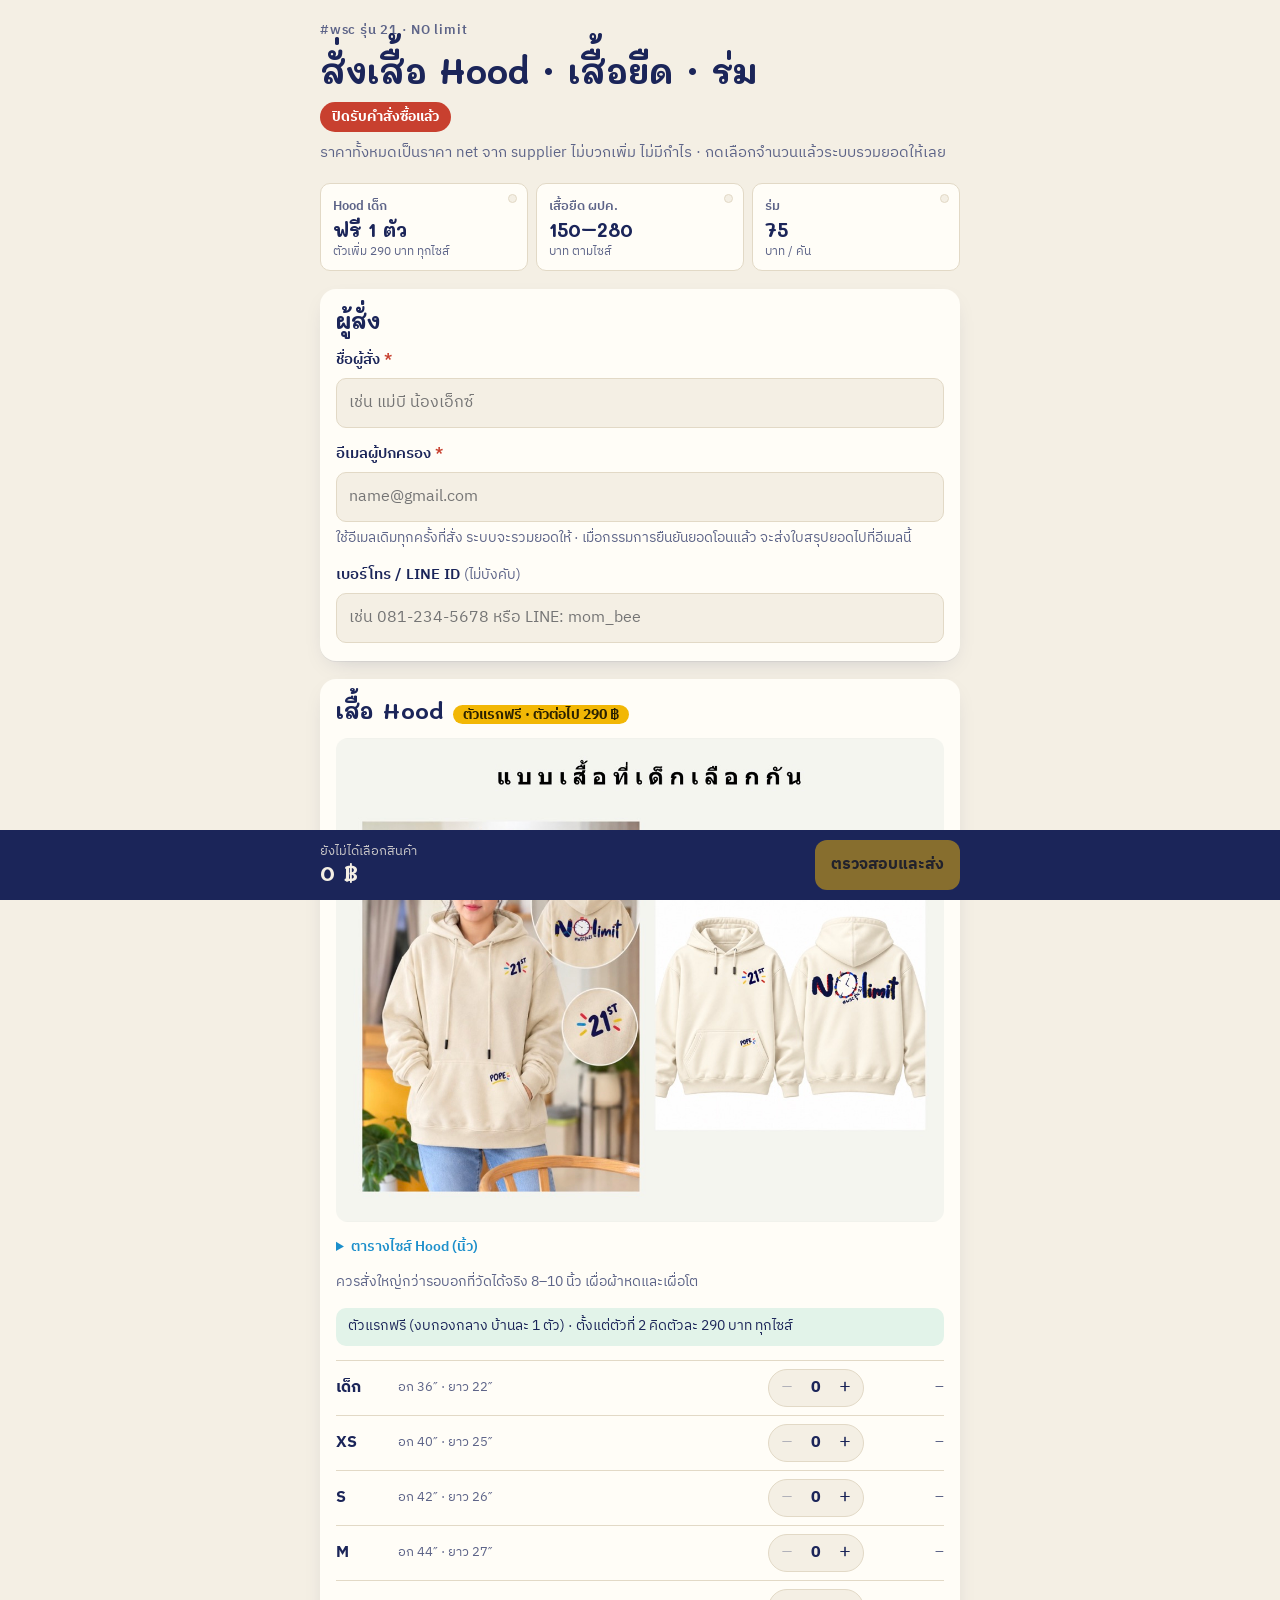
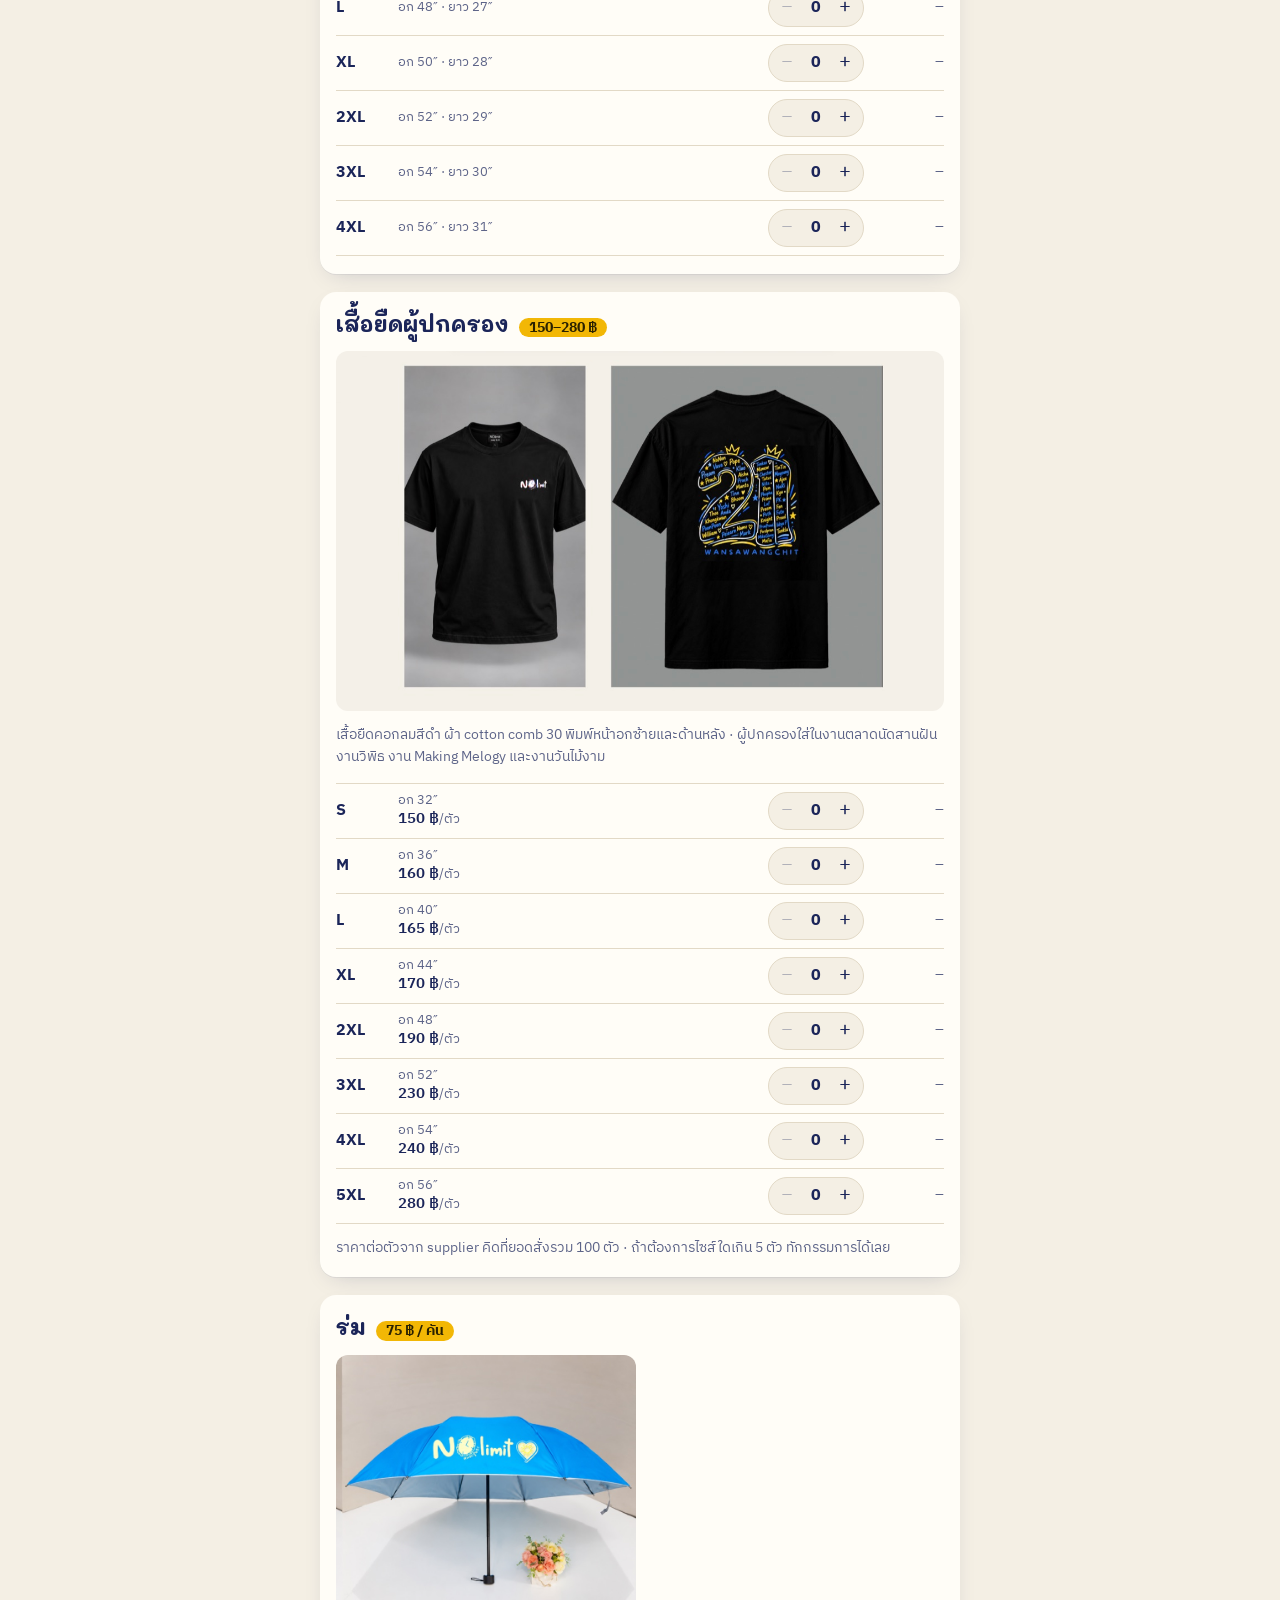
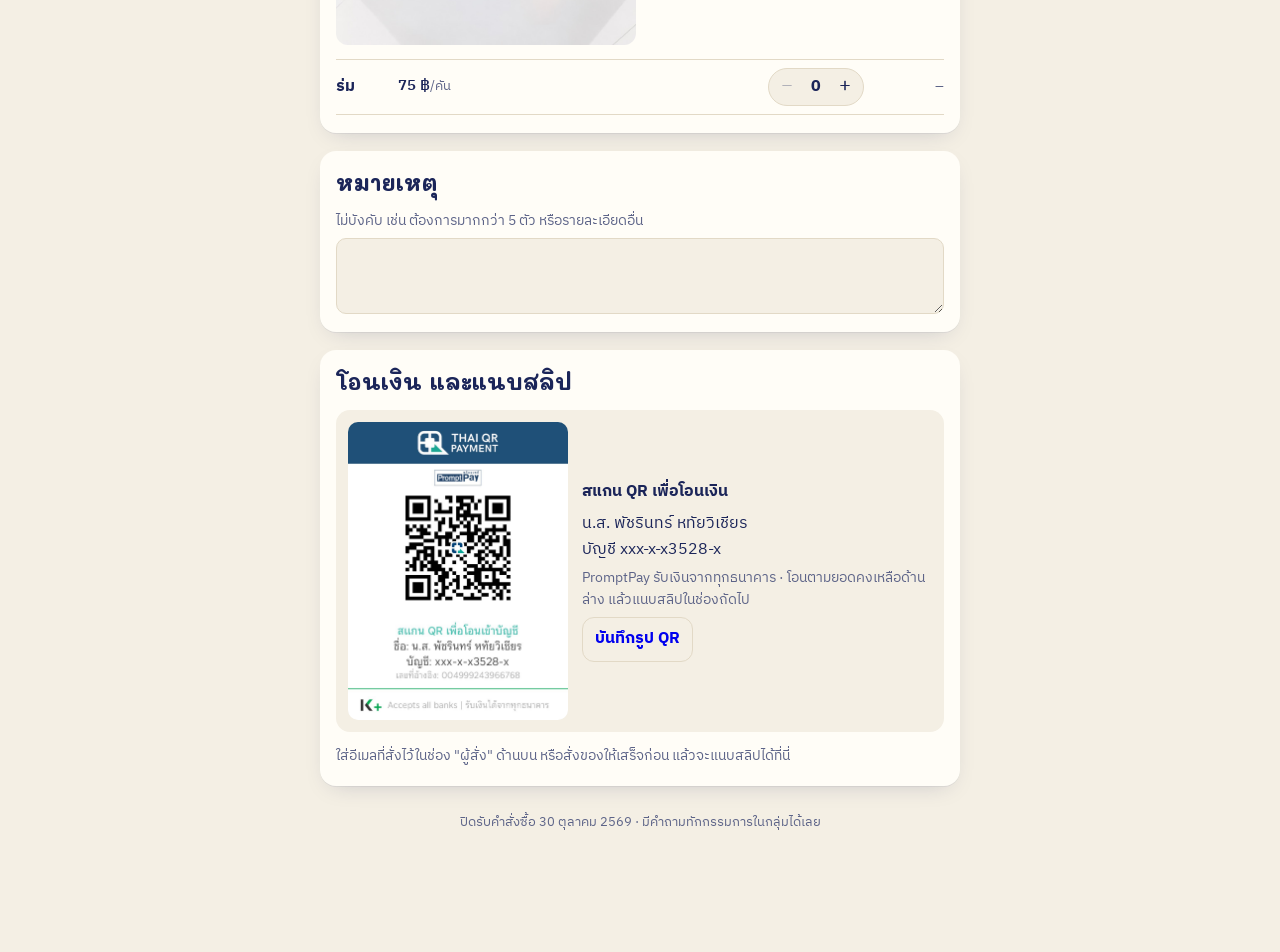
==== commit 4cf081fc: "E-mail parents only after the committee confirms or rejects a slip Co-Authored-By: Claude Opus 5.5 <" ====
--- a/index.html
+++ b/index.html
@@ -263,7 +263,7 @@
     <div class="result taken" id="nameDup" hidden></div>
     <label class="field" for="email"><span>อีเมลผู้ปกครอง <span class="req">*</span></span>
       <input type="email" id="email" autocomplete="email" inputmode="email" placeholder="name@gmail.com">
-      <span class="hint" style="font-weight:400">ใช้อีเมลเดิมทุกครั้งที่สั่ง ระบบจะรวมยอดให้ และส่งใบสรุปยอดไปที่อีเมลนี้</span>
+      <span class="hint" style="font-weight:400">ใช้อีเมลเดิมทุกครั้งที่สั่ง ระบบจะรวมยอดให้ · เมื่อกรรมการยืนยันยอดโอนแล้ว จะส่งใบสรุปยอดไปที่อีเมลนี้</span>
     </label>
     <div class="result taken" id="emailTypo" hidden></div>
     <div class="history" id="history" hidden></div>
@@ -675,6 +675,7 @@
   var f = $('payFile').files && $('payFile').files[0];
   $('payErr').hidden = true; $('payOk').hidden = true;
   if (!f) return;
+  P.image = ''; payReady();   // the old picture must not go out while the new one is still being prepared
   $('payPickText').textContent = 'กำลังเตรียมรูป…';
   shrink(f).then(function (data) {
     P.image = data; P.cid = newCid();
@@ -714,7 +715,7 @@
     $('payOk').hidden = false;
     $('payOk').textContent = 'ส่งสลิป ' + d.slip.id + ' แล้ว ยอด ' + baht(Number(d.slip.amount) || 0) + ' · ' +
       (d.slip.ocr === 'match' ? 'ระบบอ่านยอดในสลิปตรง ' : d.slip.ocr === 'unreadable' ? 'ระบบอ่านยอดในสลิปไม่ได้ กรรมการจะตรวจให้ ' : '') +
-      'รอกรรมการยืนยัน' + (d.mailed ? ' · ส่งใบสรุปยอดไปที่ ' + em + ' แล้ว' : '');
+      'รอกรรมการยืนยัน · ยืนยันแล้วจะส่งใบสรุปยอดไปที่ ' + em + (d.mailed ? ' (ส่งแล้ว)' : '');
     renderHistory();
   }).catch(function (e) {
     $('payErr').hidden = false; $('payErr').textContent = 'ส่งไม่สำเร็จ: ' + e.message + ' · กดส่งอีกครั้งได้ ระบบจะไม่บันทึกซ้ำ';
@@ -823,7 +824,7 @@
       openSheet('<div class="done"><div class="big">สั่งเรียบร้อยแล้ว</div></div><div>เลขที่คำสั่งซื้อ <span class="code">' + esc(o.id) + '</span></div>' +
         slipHTML(saved, c, true) + grandHTML(H.orders, 'ทั้งหมดของอีเมลนี้') +
         (d.mailed ? '<div class="okmsg">ส่งใบสรุปยอดไปที่ ' + esc(normEmail(sent.email)) + ' แล้ว (ถ้าไม่เห็นให้ดูในโฟลเดอร์ Spam/Promotions)</div>' : '') +
-        '<p class="hint">กด "แนบสลิปโอนเงิน" เพื่อสแกน QR โอนเงินและแนบสลิป · แคปหน้าจอนี้เก็บไว้ได้ ต้องการแก้ไขแจ้งกรรมการพร้อมเลขที่คำสั่งซื้อ · สั่งเพิ่มได้ด้วยอีเมลเดิม</p>' +
+        '<p class="hint">กด "แนบสลิปโอนเงิน" เพื่อสแกน QR โอนเงินและแนบสลิป · เมื่อกรรมการยืนยันยอดแล้ว จะส่งใบสรุปยอดไปที่อีเมลนี้ · แคปหน้าจอนี้เก็บไว้ได้ ต้องการแก้ไขแจ้งกรรมการพร้อมเลขที่คำสั่งซื้อ · สั่งเพิ่มได้ด้วยอีเมลเดิม</p>' +
         '<div class="actions"><button type="button" class="btn ghost" id="again">เสร็จสิ้น</button><button type="button" class="btn sunbtn" id="toPay">แนบสลิปโอนเงิน</button></div>');
       S = blank(sent);
       $('note').value = '';
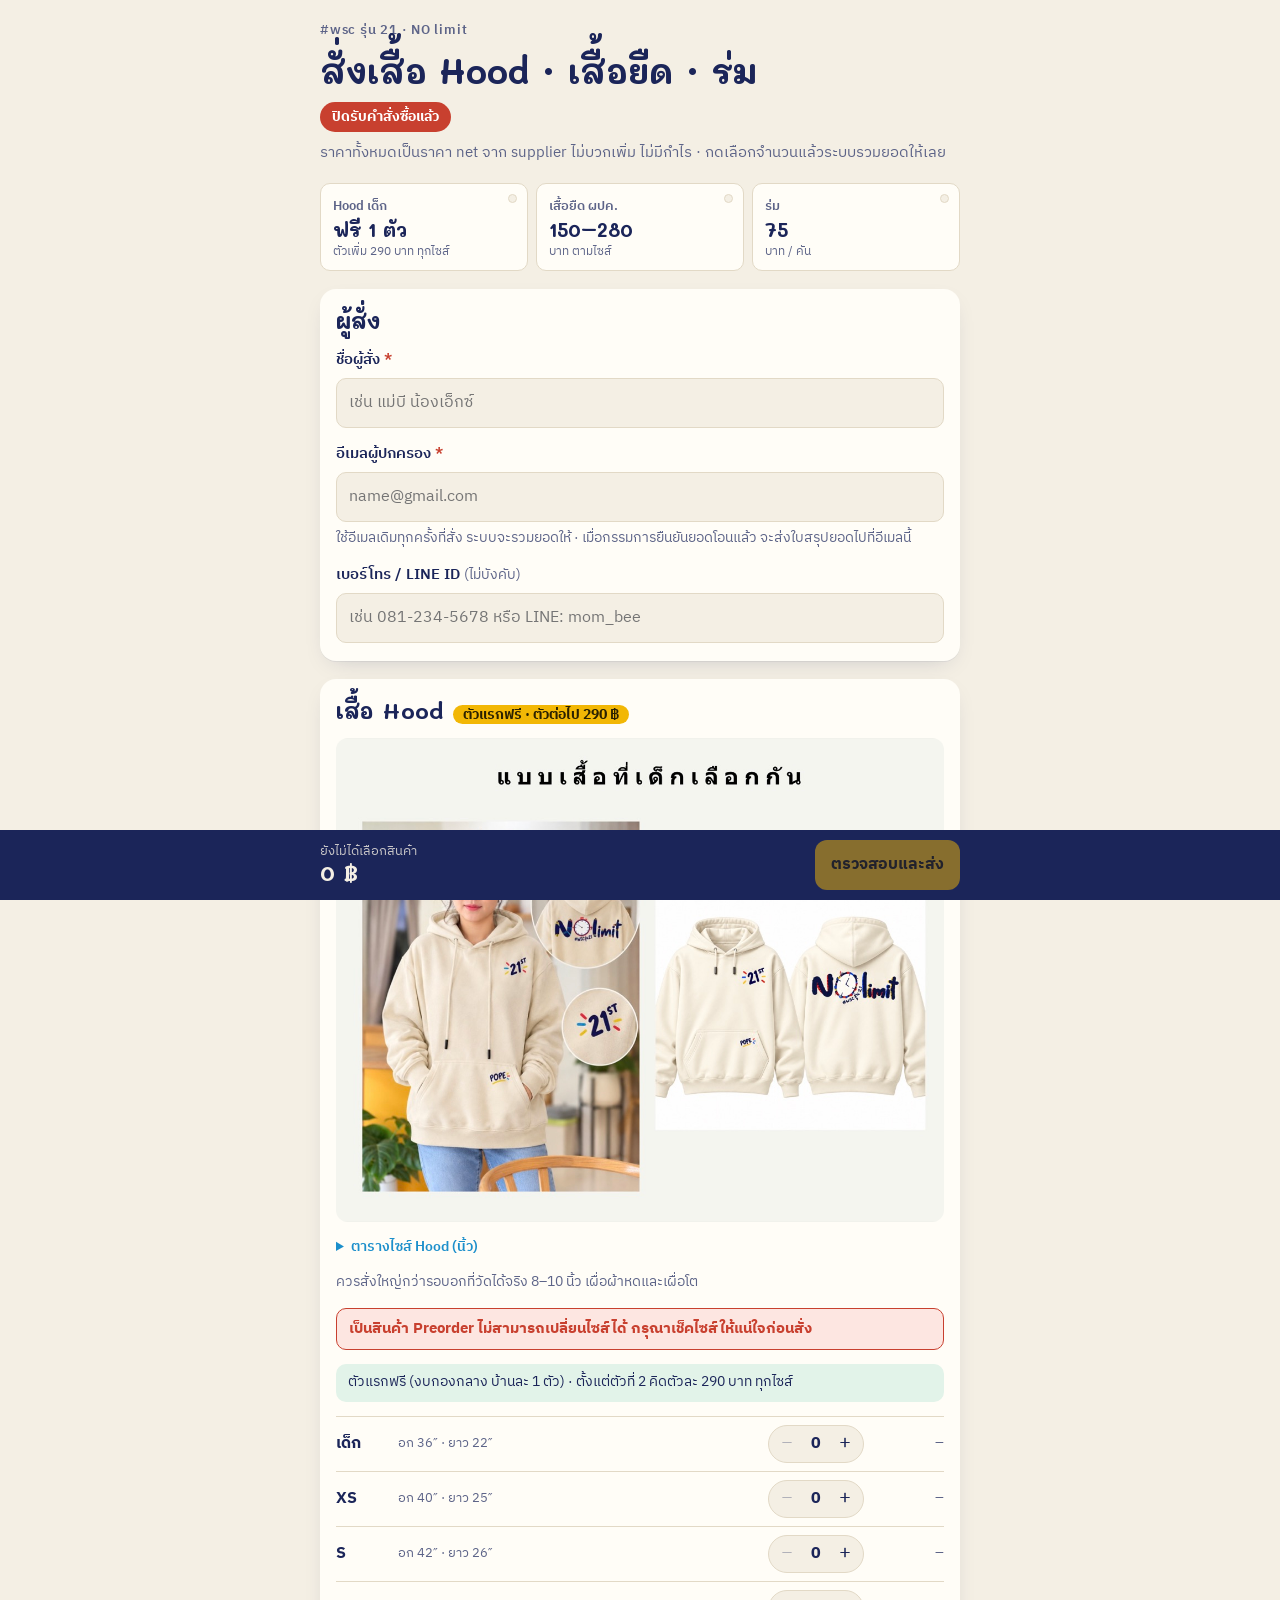
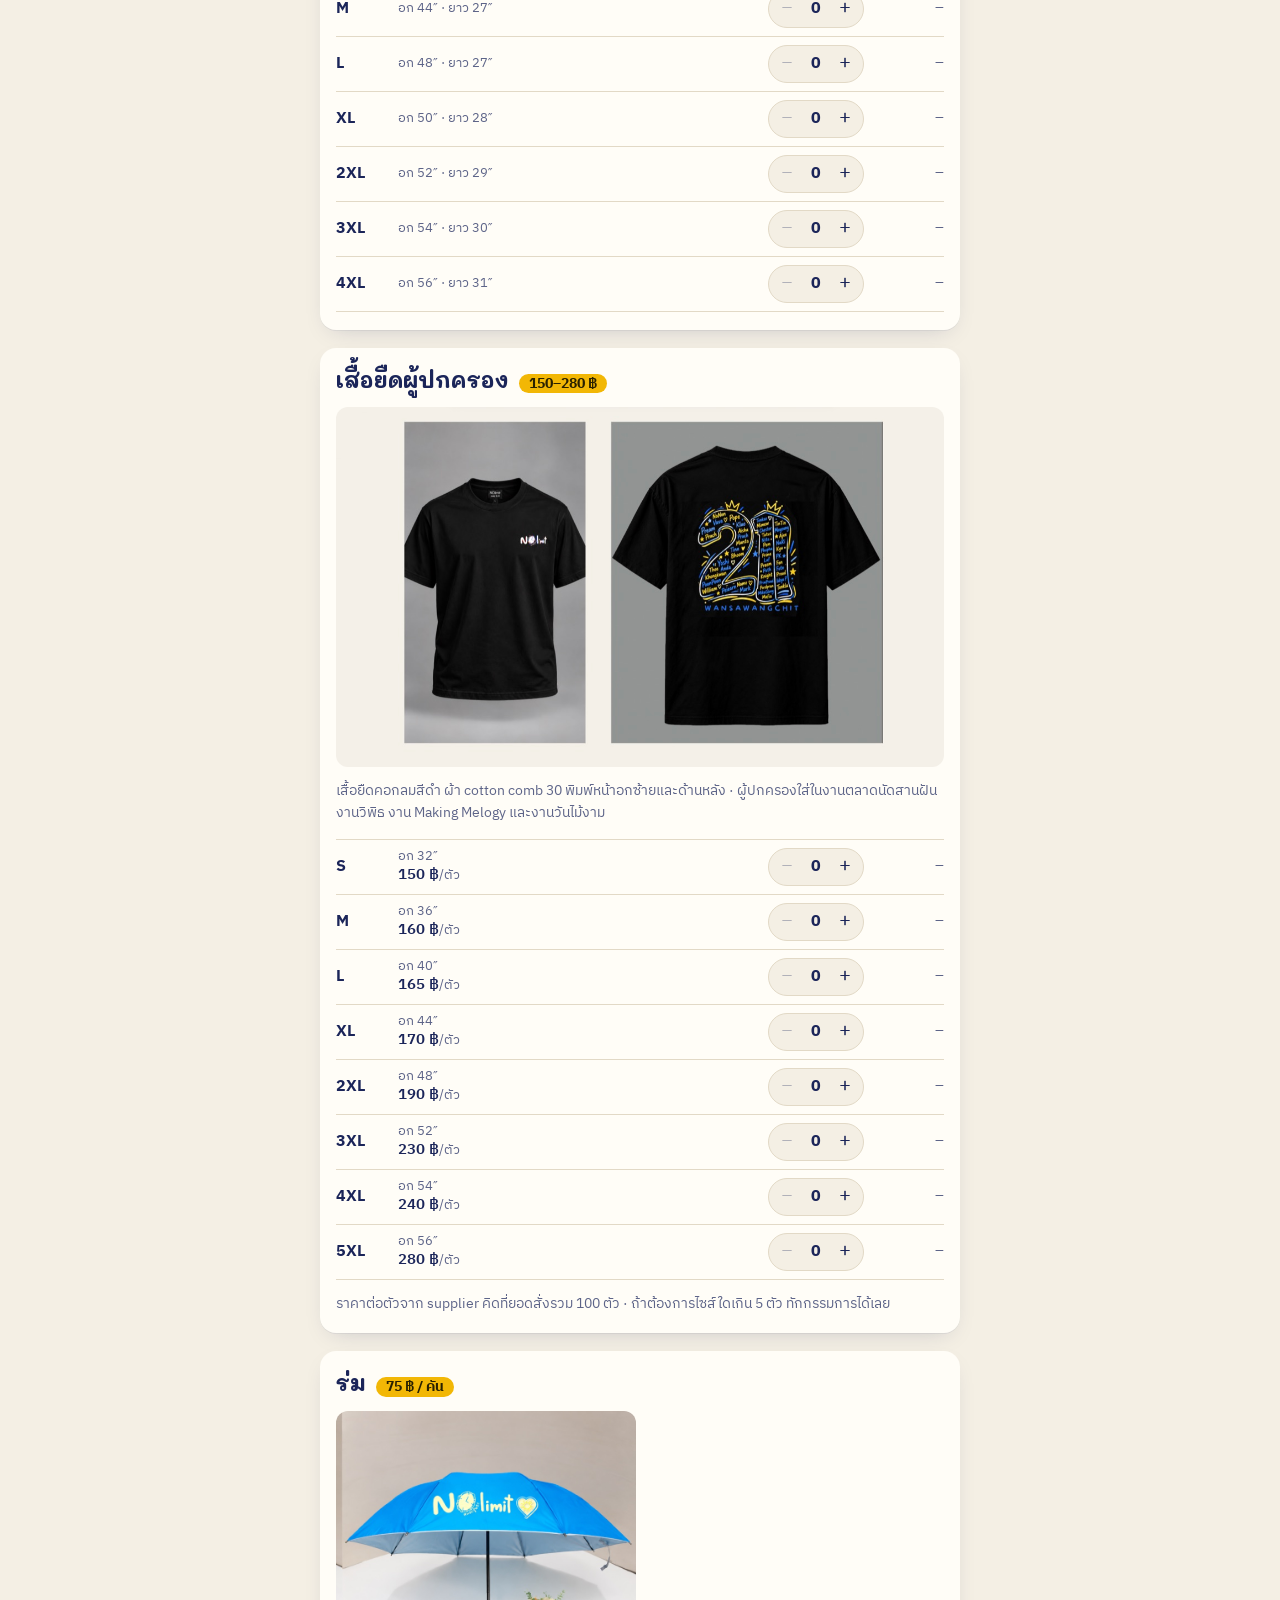
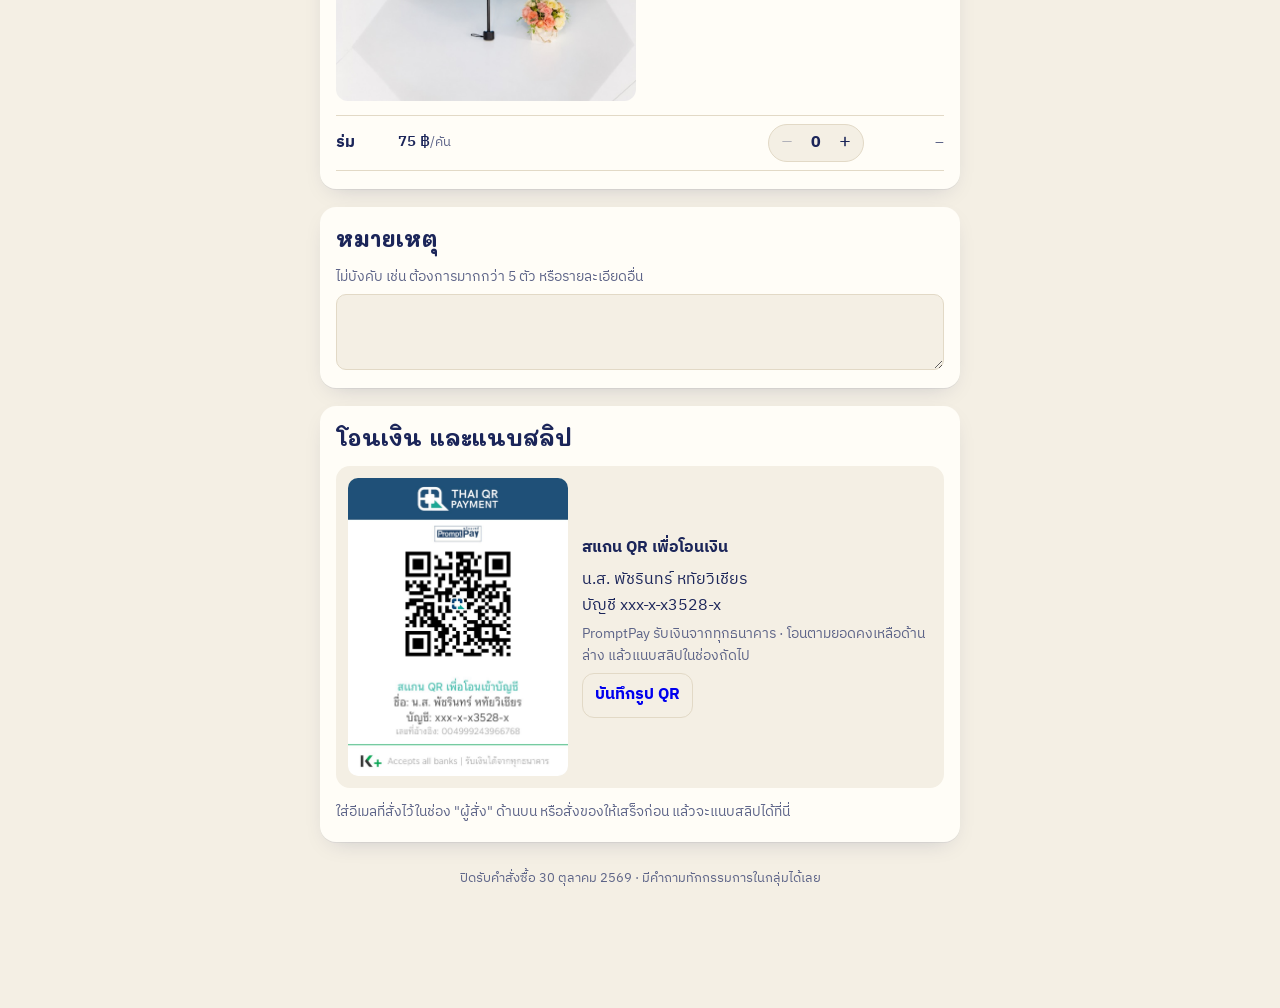
==== commit 57851ed3: "Red pre-order note above hoodie sizes: sizes cannot be changed Co-Authored-By: Claude Opus 5.5 <nore" ====
--- a/index.html
+++ b/index.html
@@ -121,6 +121,7 @@
 .okmsg { background: var(--ok-bg); border-radius: 10px; padding: 10px 12px; font-size: 14.5px; }
 .pill.wait { background: var(--chip); color: var(--muted); }
 .freeused { font-size: 13.5px; background: var(--ok-bg); border-radius: 10px; padding: 8px 12px; }
+.preorder { color: var(--coral); background: var(--bad-bg); border: 1.5px solid var(--coral); border-radius: 10px; padding: 8px 12px; font-weight: 700; font-size: 15px; }
 .hoodnames { display: grid; gap: 10px; border-top: 1px solid var(--line); padding-top: 14px; }
 .nameRows { display: grid; gap: 10px; }
 .nameRow { display: grid; grid-template-columns: minmax(0, 1fr) minmax(0, 1.3fr); gap: 8px; align-items: start; }
@@ -281,6 +282,7 @@
     </details>
     <p class="hint">ควรสั่งใหญ่กว่ารอบอกที่วัดได้จริง 8–10 นิ้ว เผื่อผ้าหดและเผื่อโต</p>
 
+    <div class="preorder" role="note">เป็นสินค้า Preorder ไม่สามารถเปลี่ยนไซส์ได้ กรุณาเช็คไซส์ให้แน่ใจก่อนสั่ง</div>
     <div class="freeused" id="hoodNote"></div>
     <div class="rows" id="hoodRows"></div>
     <div class="hoodnames" id="hoodNames" hidden>
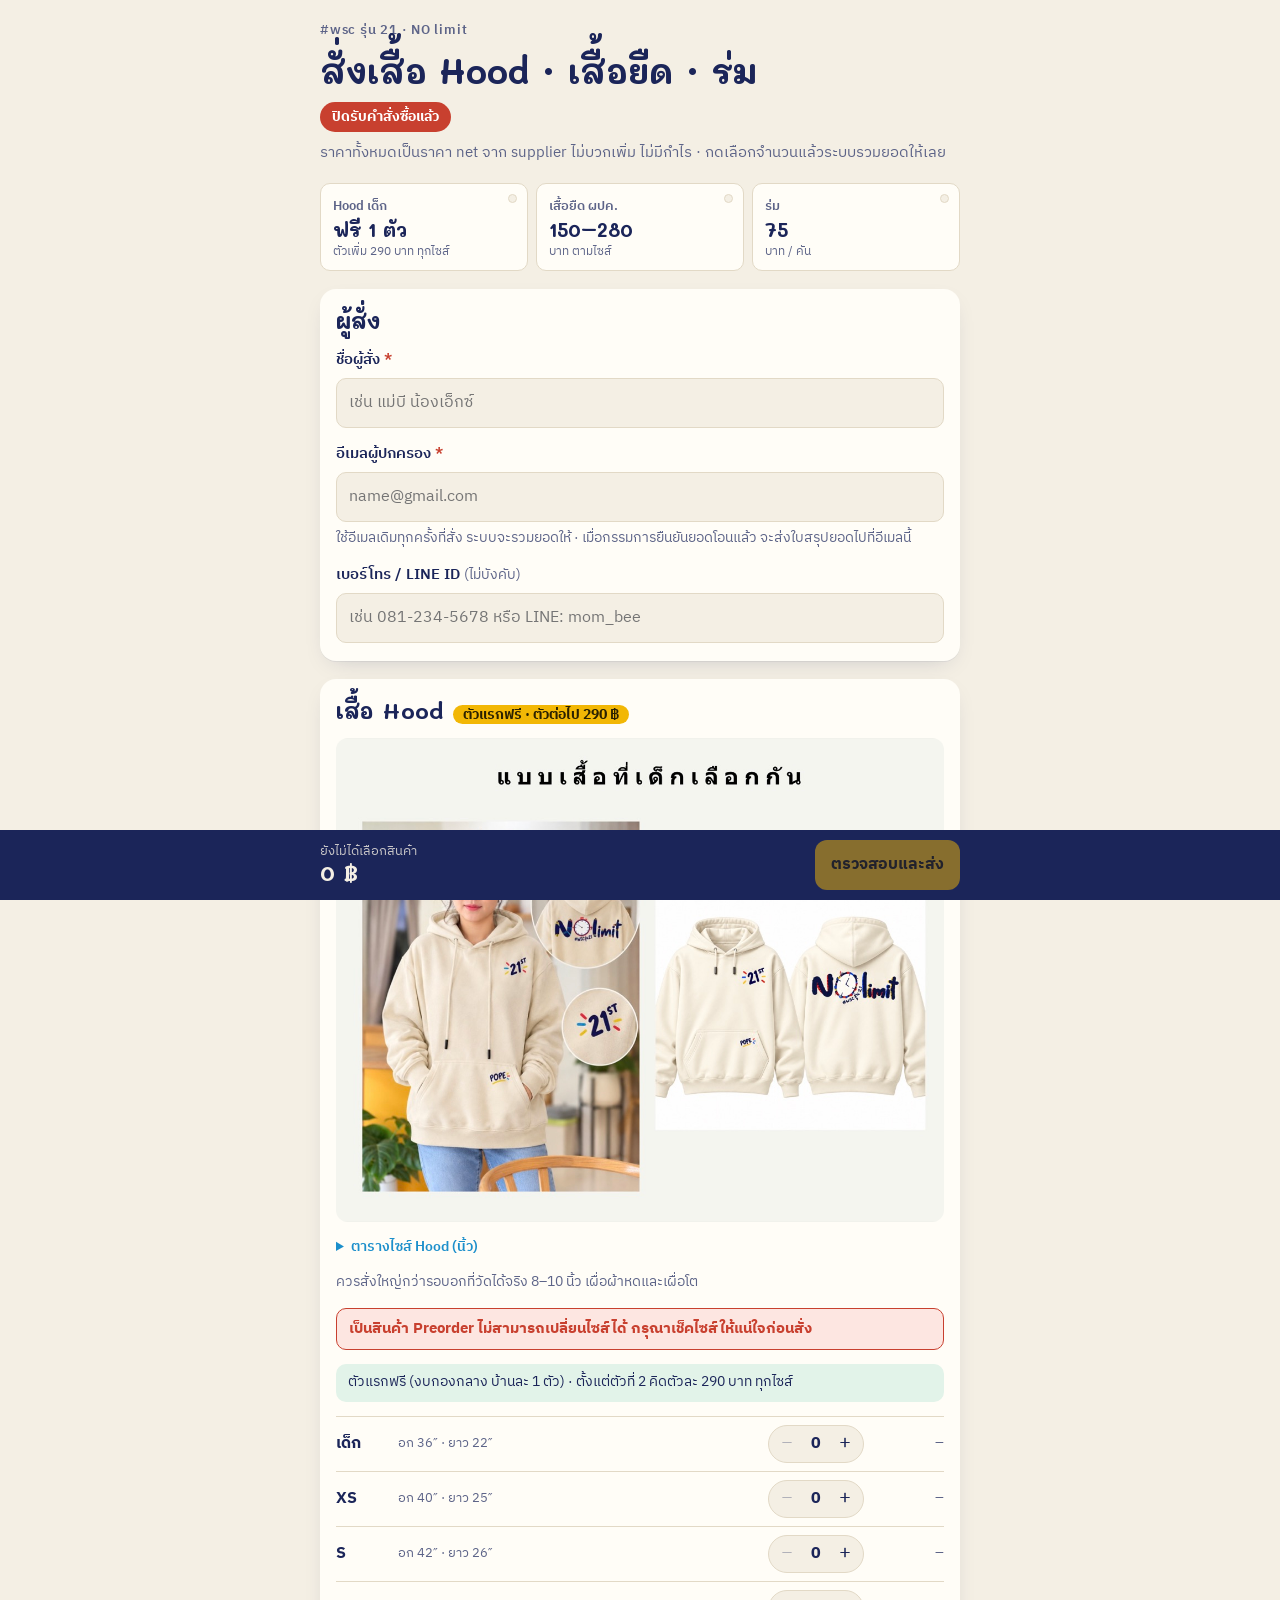
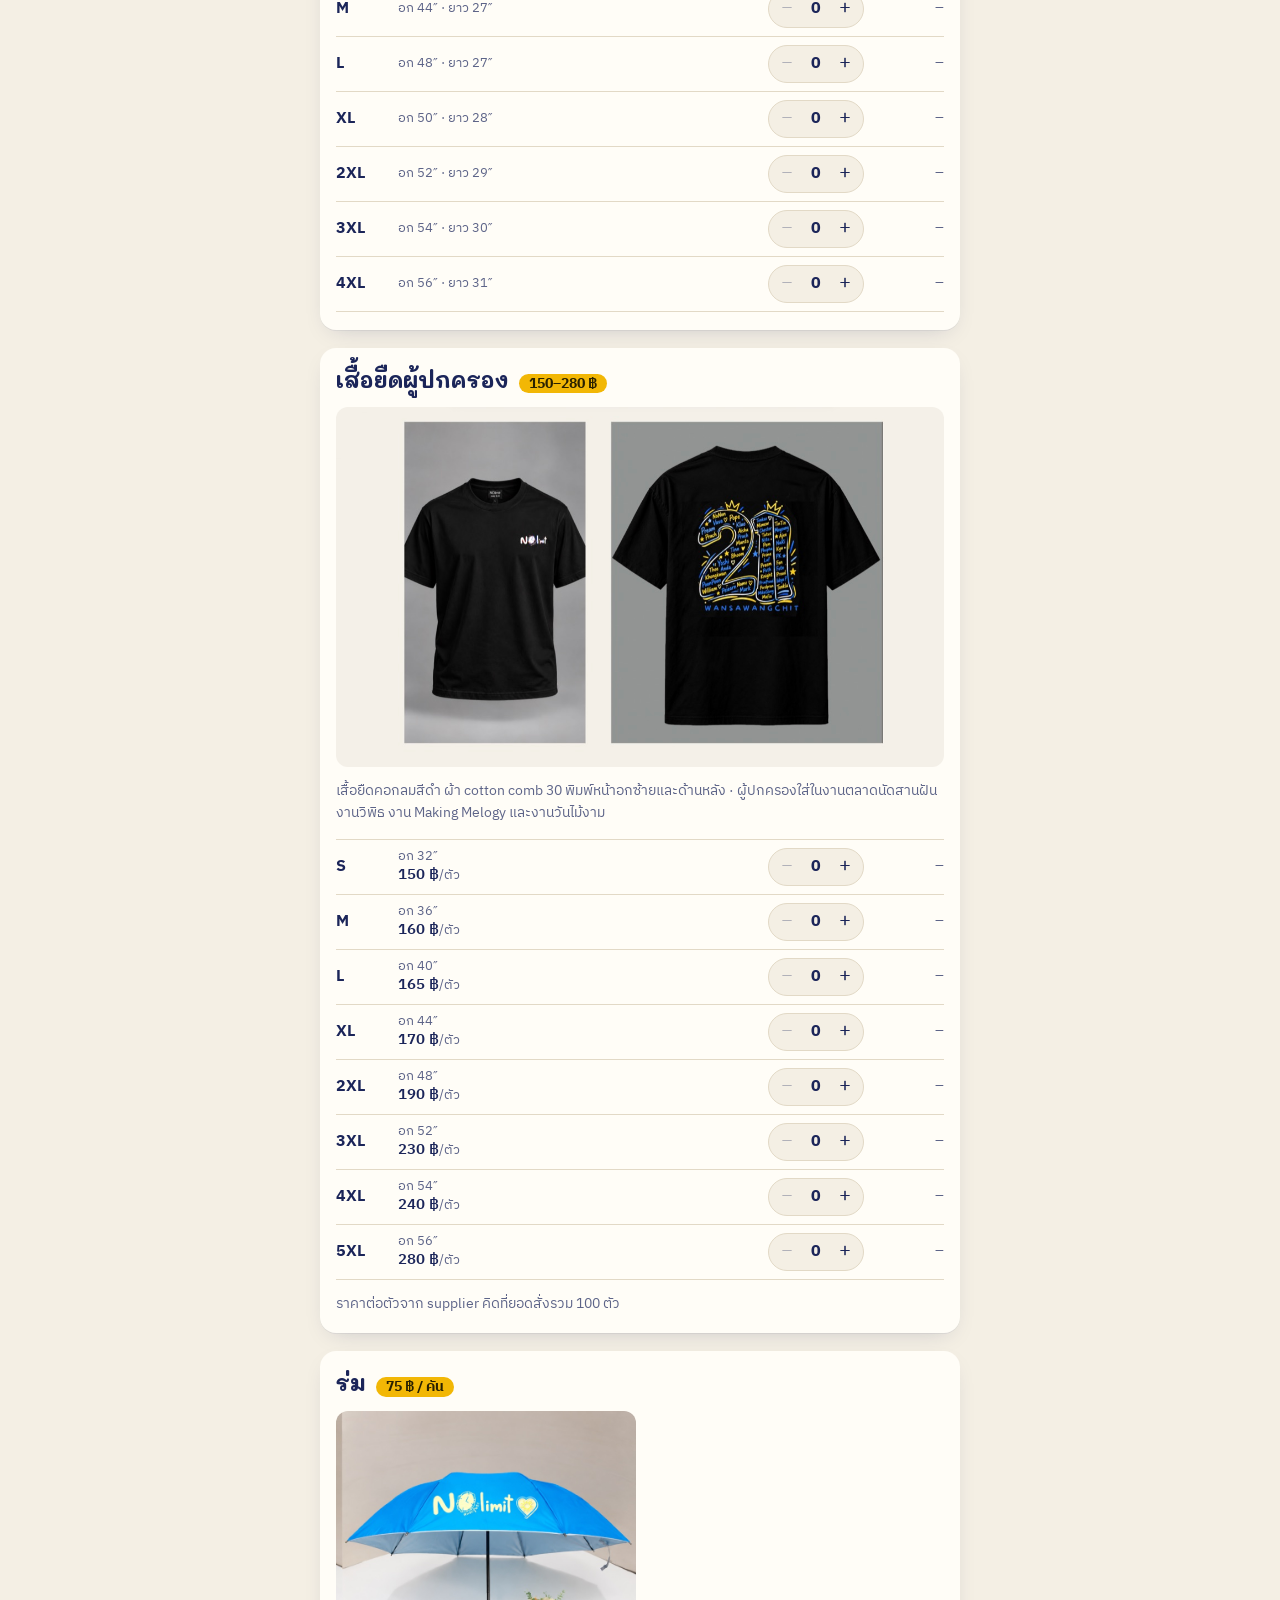
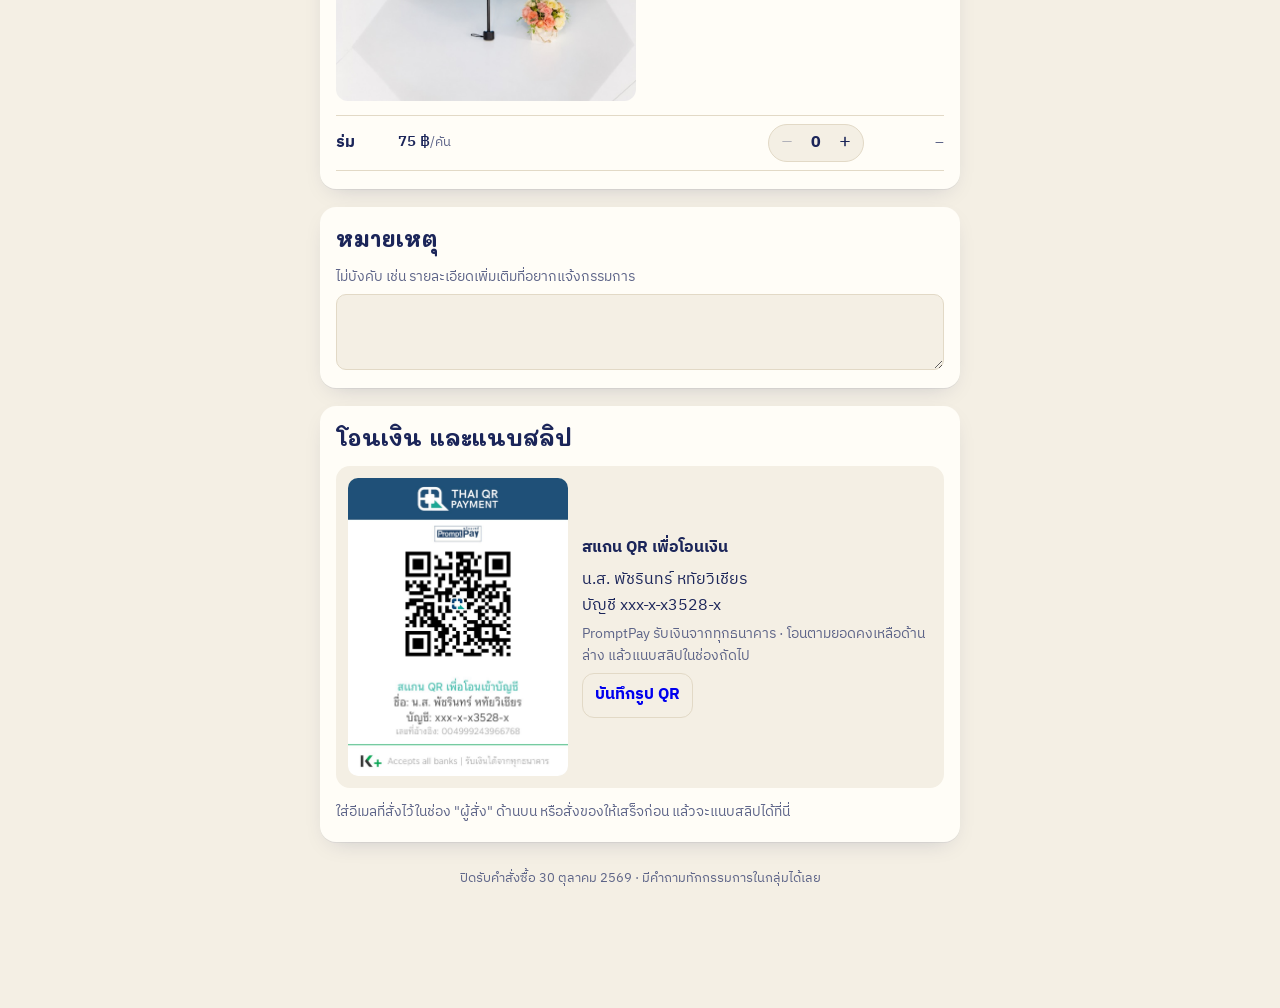
==== commit 88df81f4: "No 5-per-size limit on hoodies and T-shirts Co-Authored-By: Claude Opus 5.5 <noreply@anthropic.com>" ====
--- a/index.html
+++ b/index.html
@@ -297,7 +297,7 @@
     <div class="photo"><img src="img/tee.jpg" width="1100" height="653" alt="แบบเสื้อยืดสีดำ หน้าอกซ้าย NO limit หลังเลข 21 รายชื่อเด็ก WANSAWANGCHIT"></div>
     <p class="hint">เสื้อยืดคอกลมสีดำ ผ้า cotton comb 30 พิมพ์หน้าอกซ้ายและด้านหลัง · ผู้ปกครองใส่ในงานตลาดนัดสานฝัน งานวิพิธ งาน Making Melogy และงานวันไม้งาม</p>
     <div class="rows" id="teeRows"></div>
-    <p class="hint">ราคาต่อตัวจาก supplier คิดที่ยอดสั่งรวม 100 ตัว · ถ้าต้องการไซส์ใดเกิน 5 ตัว ทักกรรมการได้เลย</p>
+    <p class="hint">ราคาต่อตัวจาก supplier คิดที่ยอดสั่งรวม 100 ตัว</p>
   </section>
 
   <section class="card" aria-labelledby="h-umb">
@@ -308,7 +308,7 @@
 
   <section class="card" aria-labelledby="h-note">
     <h2 id="h-note">หมายเหตุ</h2>
-    <label class="field" for="note"><span class="hint" style="font-weight:400">ไม่บังคับ เช่น ต้องการมากกว่า 5 ตัว หรือรายละเอียดอื่น</span>
+    <label class="field" for="note"><span class="hint" style="font-weight:400">ไม่บังคับ เช่น รายละเอียดเพิ่มเติมที่อยากแจ้งกรรมการ</span>
       <textarea id="note"></textarea>
     </label>
   </section>
@@ -362,7 +362,7 @@
 <script>
 var API = 'https://script.google.com/macros/s/AKfycbzKnFJLyZAMiZ4j46yJvun-DkF8fx2AbNIkvEboz5PvzCaR3iLZCGfJU9PH9yimCbNhLQ/exec';
 var CLOSE_AT = new Date('2026-10-30T23:59:59+07:00');
-var HOOD_PRICE = 290, UMB_PRICE = 75, MAX = 5;
+var HOOD_PRICE = 290, UMB_PRICE = 75, MAX = 99; // no real per-size limit (21 ต.ค.); 99 only keeps the stepper sane
 var HOOD = [ // size, chest, length, sleeve
   ['เด็ก', 36, 22, 20], ['XS', 40, 25, 23], ['S', 42, 26, 25], ['M', 44, 27, 25], ['L', 48, 27, 25],
   ['XL', 50, 28, 26], ['2XL', 52, 29, 28], ['3XL', 54, 30, 29], ['4XL', 56, 31, 30]
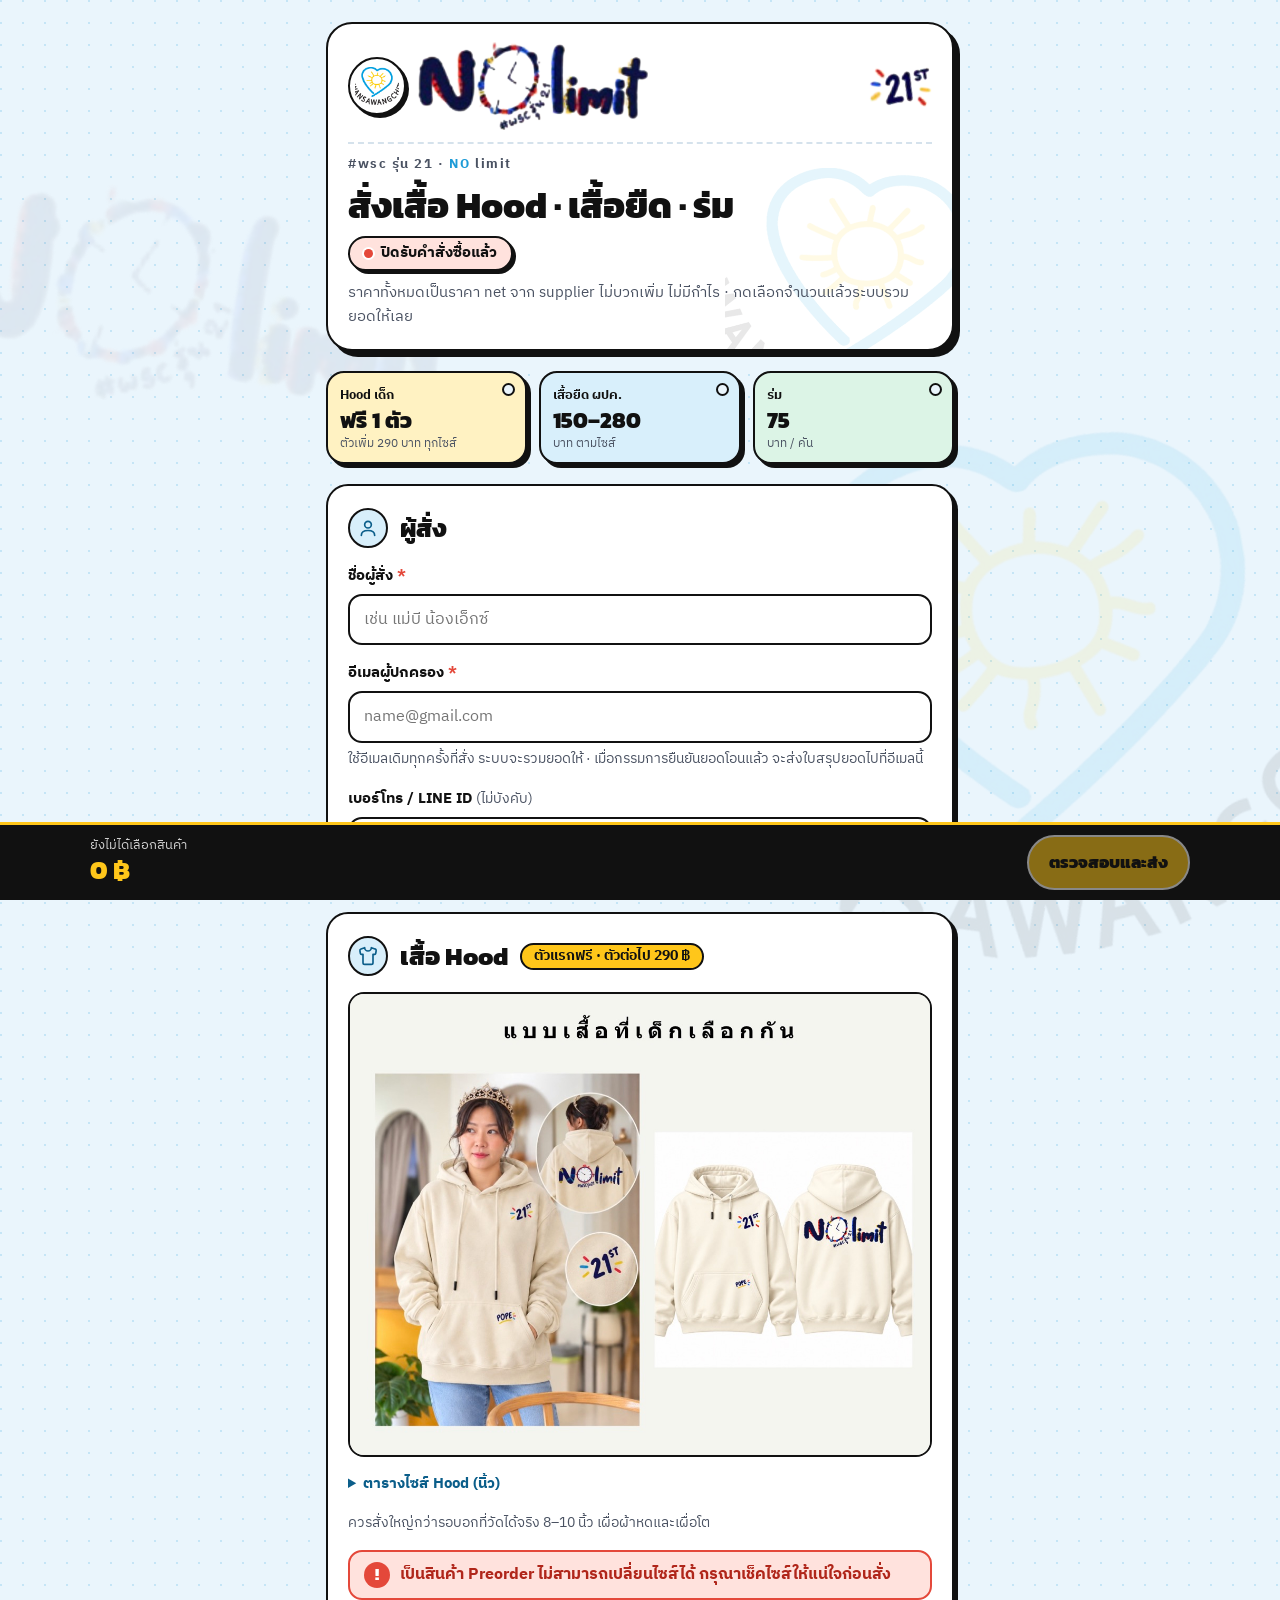
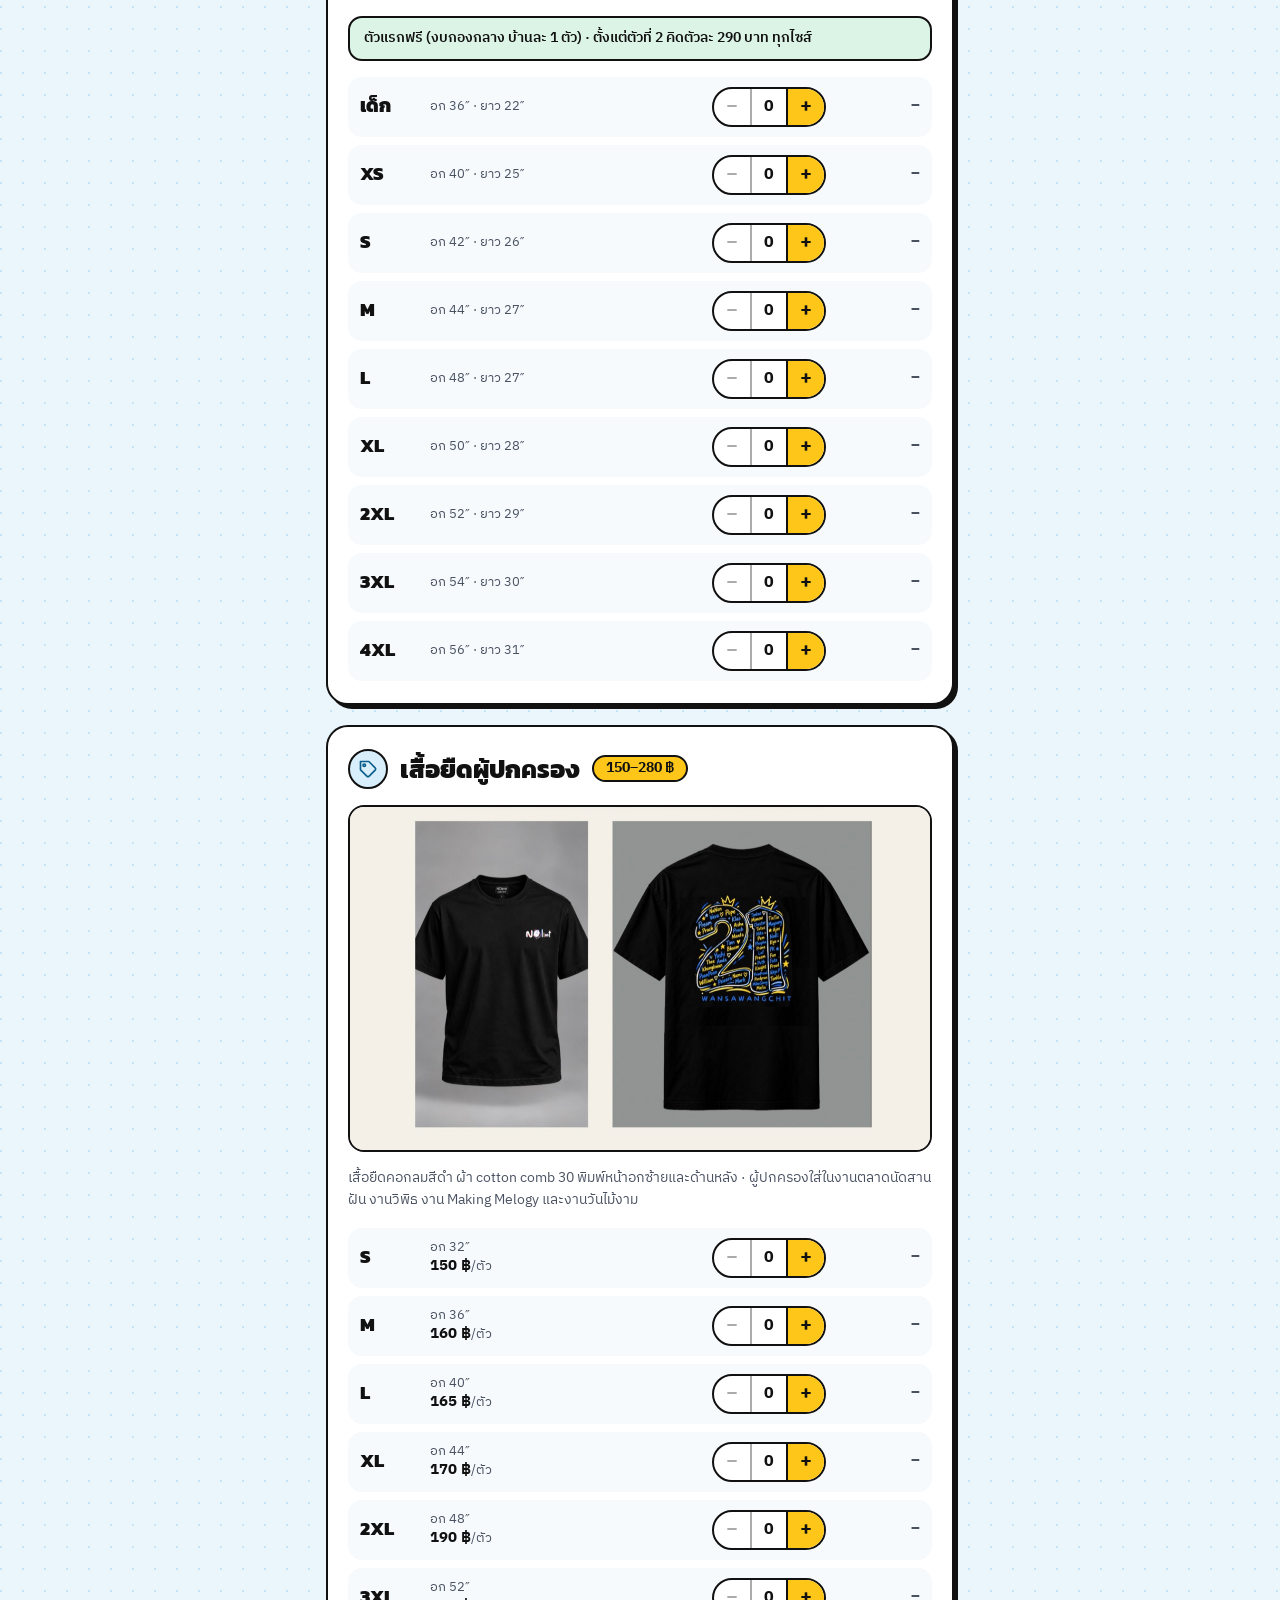
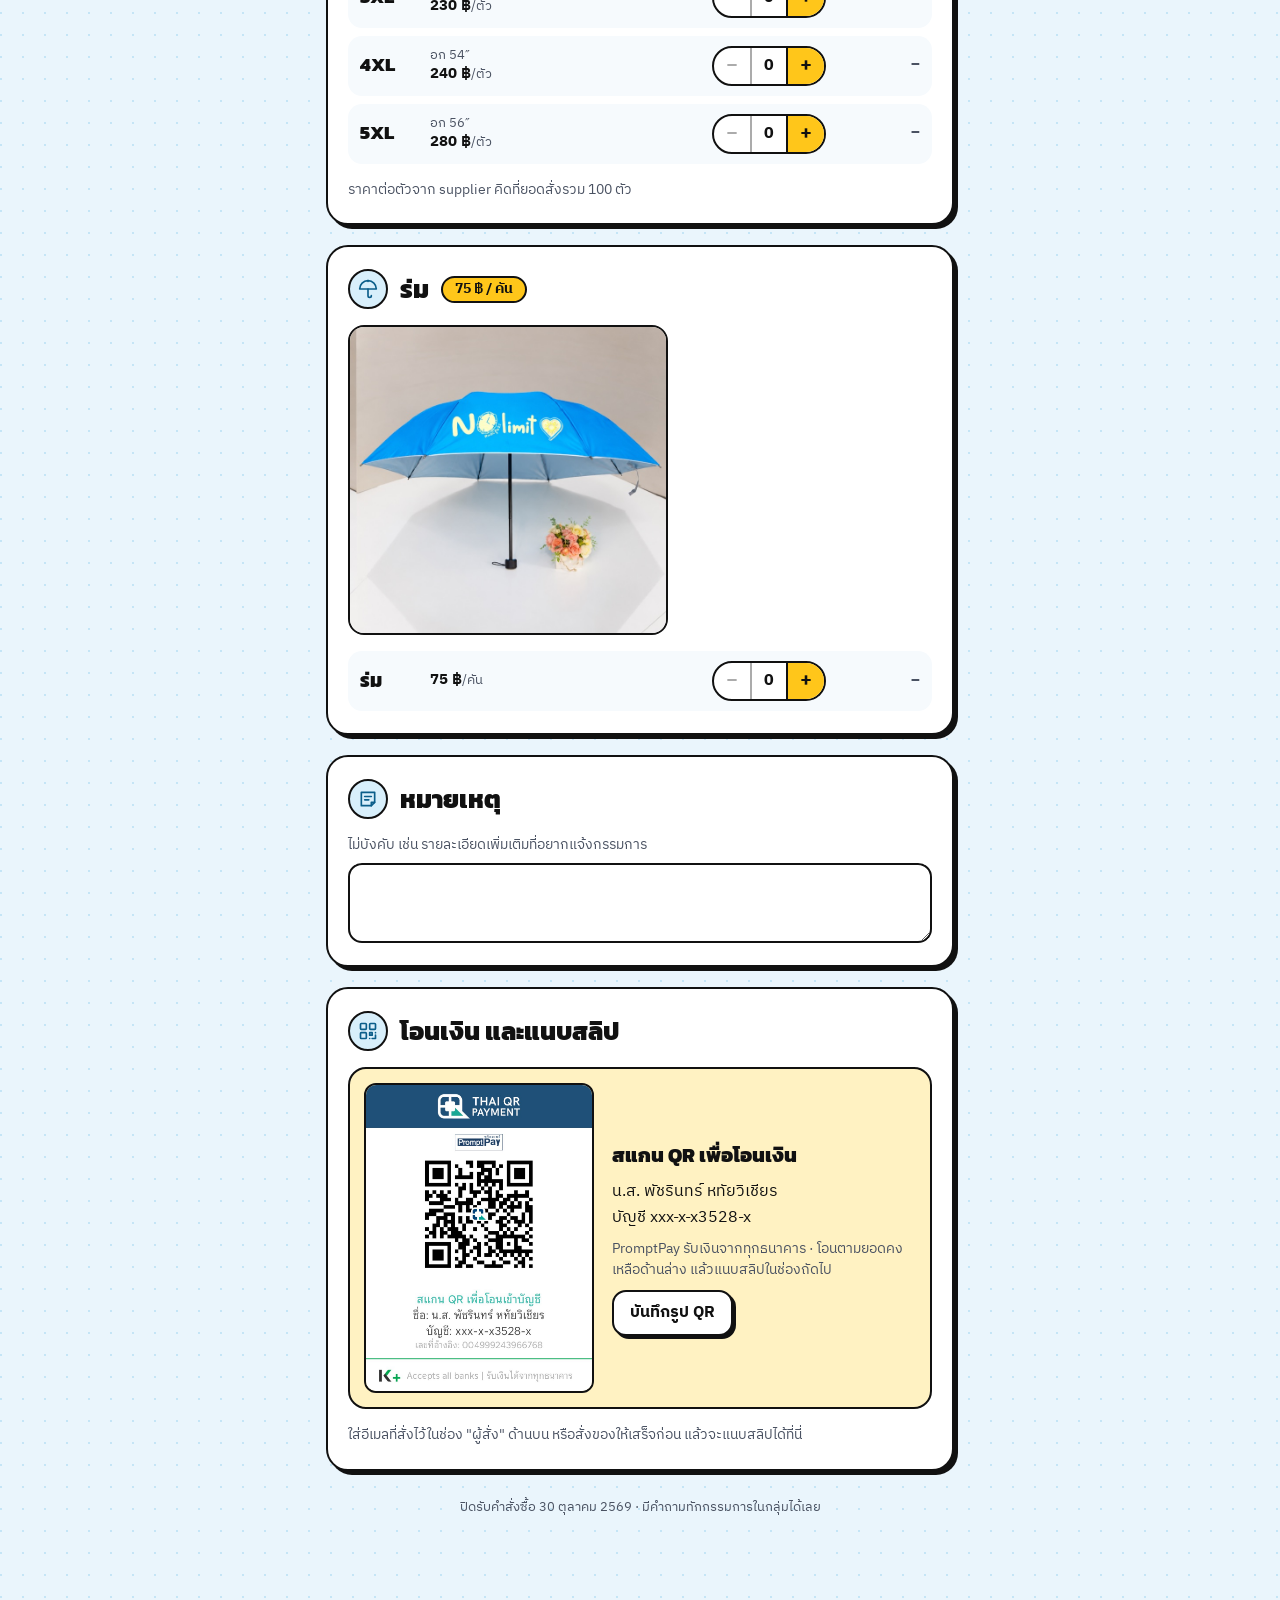
==== commit e1422e4d: "Apply sticker-board design (school colours + logos) to the order page and admin Same markup, text an" ====
--- a/index.html
+++ b/index.html
@@ -8,242 +8,273 @@
 <meta property="og:title" content="สั่งเสื้อ Hood · เสื้อยืด · ร่ม — NO limit รุ่น 21">
 <meta property="og:description" content="เห็นราคาทุกไซส์ คิดยอดให้อัตโนมัติ และแนบสลิปโอนเงินได้ · ปิดรับ 30 ต.ค. 69">
 <meta property="og:image" content="https://mahantapon.github.io/wsc21-order/img/hood.jpg">
+<link rel="icon" href="img/school-logo.png">
 <link rel="preconnect" href="https://fonts.googleapis.com">
 <link rel="preconnect" href="https://fonts.gstatic.com" crossorigin>
-<link rel="stylesheet" href="https://fonts.googleapis.com/css2?family=IBM+Plex+Sans+Thai:wght@400;500;600;700&family=Mali:wght@600;700&display=swap">
+<link rel="stylesheet" href="https://fonts.googleapis.com/css2?family=IBM+Plex+Sans+Thai:wght@400;500;600;700&family=Kanit:wght@600;700;800&display=swap">
 <style>
-/* Layout: one narrow column like a printed order slip; each product is a "hang tag" card; running total sticks to the bottom */
+/* Layout: the same single-column order slip as before, restyled as a sticker board — thick-bordered cards,
+   pastel price tags, school logo + NO limit marks in the header card and floating faintly behind everything.
+   One deliberate light theme (matches the best home MARKETING board the parents' committee asked for). */
 :root {
-  --bg: #f4efe4;          /* hoodie cream */
-  --surface: #fffdf7;
-  --ink: #1b2559;         /* print navy */
-  --muted: #5d6488;
-  --line: #e2d9c6;
-  --chip: #efe7d5;
-  --sun: #f2b705;         /* print yellow */
-  --sun-ink: #2a2100;
-  --sky: #1c8fcb;         /* umbrella blue */
-  --coral: #c8402f;
-  --ok: #1d7f53;
-  --warn-bg: #fff3d1;
-  --bad-bg: #fde6e1;
-  --ok-bg: #e2f3e9;
-  --info-bg: #e3f1fa;
-  --shadow: 0 1px 0 rgba(27,37,89,.06), 0 8px 24px -12px rgba(27,37,89,.25);
-  --f-display: "Mali", "IBM Plex Sans Thai", "Thonburi", sans-serif;
+  --bg: #eaf5fc;          /* sky wash from the school heart */
+  --paper: #ffffff;
+  --ink: #111111;
+  --muted: #4a5262;
+  --hair: #d5e2ec;
+  --sky: #1d9bd7;         /* school heart blue */
+  --sky-ink: #0b5e8a;
+  --sky-soft: #d8effb;
+  --sun: #ffc61a;         /* school sun yellow */
+  --sun-soft: #fff2c2;
+  --coral: #e4483a;       /* red ray of the 21ST mark */
+  --coral-soft: #ffe2dd;
+  --mint: #1e9e5c;
+  --mint-soft: #dcf4e6;
+  --lav-soft: #e9e6ff;
+  --shadow: 4px 4px 0 var(--ink);
+  --shadow-sm: 3px 3px 0 var(--ink);
+  --r: 22px;
+  --f-display: "Kanit", "IBM Plex Sans Thai", "Thonburi", sans-serif;
   --f-body: "IBM Plex Sans Thai", "Thonburi", "Sukhumvit Set", system-ui, sans-serif;
   color-scheme: light;
-}
-@media (prefers-color-scheme: dark) {
-  :root:not([data-theme="light"]) {
-    --bg: #0e1330; --surface: #171f45; --ink: #f2ede2; --muted: #a8afce; --line: #2b3567; --chip: #222b59;
-    --sun: #f5c542; --sun-ink: #241c00; --sky: #5ab6e8; --coral: #f17b6c; --ok: #5cc993;
-    --warn-bg: #3a3112; --bad-bg: #3d1c1a; --ok-bg: #12321f; --info-bg: #13304a;
-    --shadow: 0 1px 0 rgba(0,0,0,.3), 0 10px 28px -14px rgba(0,0,0,.8);
-    color-scheme: dark;
-  }
-}
-:root[data-theme="dark"] {
-  --bg: #0e1330; --surface: #171f45; --ink: #f2ede2; --muted: #a8afce; --line: #2b3567; --chip: #222b59;
-  --sun: #f5c542; --sun-ink: #241c00; --sky: #5ab6e8; --coral: #f17b6c; --ok: #5cc993;
-  --warn-bg: #3a3112; --bad-bg: #3d1c1a; --ok-bg: #12321f; --info-bg: #13304a;
-  --shadow: 0 1px 0 rgba(0,0,0,.3), 0 10px 28px -14px rgba(0,0,0,.8);
-  color-scheme: dark;
 }
 * { box-sizing: border-box; }
 [hidden] { display: none !important; }
 html { -webkit-text-size-adjust: 100%; }
 body {
-  margin: 0; background: var(--bg); color: var(--ink);
-  font-family: var(--f-body); font-size: 16px; line-height: 1.6;
-  padding-left: max(16px, env(safe-area-inset-left, 0px));
-  padding-right: max(16px, env(safe-area-inset-right, 0px));
-  padding-bottom: calc(120px + env(safe-area-inset-bottom, 0px));
-}
+  margin: 0; color: var(--ink); font-family: var(--f-body); font-size: 16px; line-height: 1.6;
+  background-color: var(--bg);
+  background-image:
+    radial-gradient(circle at 1px 1px, rgba(29,155,215,.18) 1.2px, transparent 1.4px);
+  background-size: 22px 22px;
+  padding-bottom: calc(118px + env(safe-area-inset-bottom, 0px));
+  position: relative; isolation: isolate; overflow-x: hidden;
+}
+/* the two marks behind the page */
+body::before, body::after { content: ""; position: fixed; z-index: -1; pointer-events: none; background-repeat: no-repeat; background-size: contain; }
+body::before { width: min(78vmin, 600px); aspect-ratio: 560 / 490; right: -8vmin; bottom: -6vmin; background-image: url(img/school-logo.png); opacity: .09; transform: rotate(-10deg); }
+body::after { width: min(70vmin, 560px); aspect-ratio: 423 / 162; left: -10vmin; top: 22vh; background-image: url(img/logo-nolimit.png); opacity: .06; transform: rotate(9deg); }
 img { max-width: 100%; display: block; }
 button, input, textarea { font: inherit; color: inherit; }
+a { color: inherit; }
 :focus-visible { outline: 3px solid var(--sky); outline-offset: 2px; }
 .num { font-variant-numeric: tabular-nums; }
-.wrap { max-width: 640px; margin: 0 auto; display: grid; gap: 18px; padding-top: calc(20px + env(safe-area-inset-top, 0px)); }
-
-/* header */
-.top { display: grid; gap: 10px; }
-.eyebrow { font-size: 13px; letter-spacing: .06em; color: var(--muted); font-weight: 600; }
-h1 { font-family: var(--f-display); font-size: clamp(26px, 7vw, 34px); line-height: 1.2; margin: 0; text-wrap: balance; }
-h1 .no { color: var(--sky); }
-.closing { justify-self: start; display: inline-flex; gap: 8px; align-items: center; background: var(--sun); color: var(--sun-ink);
-  font-weight: 700; font-size: 14px; padding: 4px 12px; border-radius: 999px; }
-.closing.shut { background: var(--coral); color: #fff; }
-.lede { margin: 0; color: var(--muted); font-size: 14.5px; }
+.ico { width: 22px; height: 22px; fill: none; stroke: currentColor; stroke-width: 2; stroke-linecap: round; stroke-linejoin: round; flex: none; }
+
+/* ---------- demo ribbon ---------- */
+.demo-ribbon { background: var(--coral); color: #fff; text-align: center; font-weight: 700; font-size: 13.5px; padding: 6px max(16px, env(safe-area-inset-right, 0px)) 6px max(16px, env(safe-area-inset-left, 0px)); }
+
+/* ---------- page ---------- */
+.wrap { max-width: 660px; margin: 0 auto; display: grid; gap: 20px; padding: calc(22px + env(safe-area-inset-top, 0px)) max(16px, env(safe-area-inset-right, 0px)) 0 max(16px, env(safe-area-inset-left, 0px)); }
+
+/* header card with both marks */
+.top { position: relative; background: var(--paper); border: 2.5px solid var(--ink); border-radius: 26px; box-shadow: 6px 6px 0 var(--ink); padding: 18px 20px 20px; display: grid; gap: 10px; overflow: hidden; }
+.top::before { content: ""; position: absolute; inset: 0; background: url(img/school-logo.png) no-repeat right -60px bottom -70px / 46% auto; opacity: .1; pointer-events: none; }
+.top > * { position: relative; }
+.logos { display: flex; align-items: center; gap: 12px; padding-bottom: 12px; border-bottom: 2px dashed var(--hair); }
+.logos .badge { width: 58px; height: 58px; border-radius: 50%; background: #fff; border: 2.5px solid var(--ink); display: grid; place-items: center; flex: none; box-shadow: var(--shadow-sm); }
+.logos img { height: auto; }
+.logos .badge img { width: 44px; }
+.logos .nolimit { width: min(230px, 52%); height: auto; }
+.logos .s21 { width: 62px; height: auto; margin-left: auto; transform: rotate(9deg); }
+.eyebrow { font-size: 13px; letter-spacing: .12em; font-weight: 800; color: var(--muted); }
+.eyebrow .no { color: var(--sky); }
+.top h1 { font-family: var(--f-display); font-weight: 800; font-size: clamp(27px, 7vw, 36px); line-height: 1.15; margin: 0; text-wrap: balance; }
+.lede { margin: 0; color: var(--muted); font-size: 15px; }
+.closing { justify-self: start; display: inline-flex; gap: 8px; align-items: center; background: var(--sun); border: 2px solid var(--ink); border-radius: 999px; padding: 4px 14px; font-weight: 800; font-size: 14.5px; box-shadow: var(--shadow-sm); }
+.closing::before { content: ""; width: 9px; height: 9px; border-radius: 50%; background: var(--mint); box-shadow: 0 0 0 2px #fff; }
+.closing.shut { background: var(--coral-soft); }
+.closing.shut::before { background: var(--coral); }
 
 /* price tags */
-.tags { display: grid; grid-template-columns: repeat(3, minmax(0, 1fr)); gap: 8px; }
-.tag { position: relative; background: var(--surface); border: 1.5px solid var(--line); border-radius: 10px;
-  padding: 12px 12px 10px; display: grid; gap: 2px; min-width: 0; }
-.tag::before { content: ""; position: absolute; right: 10px; top: 10px; width: 7px; height: 7px;
-  border-radius: 50%; background: var(--bg); border: 1.5px solid var(--line); }
-.tag b { font-size: 13px; font-weight: 600; color: var(--muted); }
-.tag strong { font-family: var(--f-display); font-size: 19px; line-height: 1.2; }
+.tags { display: grid; grid-template-columns: repeat(3, minmax(0, 1fr)); gap: 12px; }
+.tag { position: relative; border: 2.5px solid var(--ink); border-radius: 18px; box-shadow: var(--shadow); padding: 12px 12px 10px; display: grid; gap: 2px; min-width: 0; }
+.tag::after { content: ""; position: absolute; top: 10px; right: 10px; width: 9px; height: 9px; border-radius: 50%; background: var(--bg); border: 2px solid var(--ink); }
+.tag b { font-size: 13px; font-weight: 700; }
+.tag strong { font-family: var(--f-display); font-size: 22px; font-weight: 800; line-height: 1.15; }
 .tag small { font-size: 12px; color: var(--muted); line-height: 1.35; }
-@media (max-width: 380px) { .tag strong { font-size: 17px; } .tag { padding: 10px 9px 9px; } .tag::before { right: 7px; top: 7px; } }
-
-.history { background: var(--info-bg); border-radius: 12px; padding: 12px; font-size: 14.5px; display: grid; gap: 6px; }
-.history .head { font-weight: 700; display: flex; gap: 8px; align-items: center; flex-wrap: wrap; }
-.history ul { margin: 0; padding-left: 18px; }
-.history .sumline { display: flex; justify-content: space-between; gap: 10px; border-top: 1px solid var(--line); padding-top: 6px; font-weight: 700; }
-.chip input:disabled + span { opacity: .4; cursor: not-allowed; }
-.qrbox { display: grid; grid-template-columns: minmax(0, 220px) minmax(0, 1fr); gap: 14px; align-items: center; background: var(--bg); border-radius: 14px; padding: 12px; }
-.qrbox a.qrimg { display: block; border-radius: 10px; overflow: hidden; background: #fff; }
-.qrbox img { width: 100%; height: auto; display: block; }
-.qrbox .qrtxt { display: grid; gap: 6px; min-width: 0; }
-.qrbox .qrtxt b { font-size: 16px; }
-.qrbox .qrtxt .btn { justify-self: start; text-decoration: none; display: inline-block; }
-@media (max-width: 460px) { .qrbox { grid-template-columns: 1fr; justify-items: center; } .qrbox a.qrimg { width: min(240px, 100%); } .qrbox .qrtxt { justify-items: center; text-align: center; } .qrbox .qrtxt .btn { justify-self: center; } }
-.paysum { display: grid; grid-template-columns: repeat(3, minmax(0, 1fr)); gap: 8px; }
-.paysum div { background: var(--bg); border-radius: 10px; padding: 8px 10px; display: grid; min-width: 0; }
-.paysum b { font-size: 12px; color: var(--muted); font-weight: 600; }
-.paysum strong { font-size: 18px; line-height: 1.3; }
-.paysum .due strong { color: var(--coral); }
-.paysum .paid strong { color: var(--ok); }
-.filepick { position: relative; display: grid; place-items: center; gap: 2px; border: 2px dashed var(--line); border-radius: 12px; padding: 18px 12px;
-  background: var(--bg); cursor: pointer; font-weight: 700; color: var(--sky); text-align: center; }
-.filepick small { font-weight: 400; color: var(--muted); font-size: 12.5px; }
-.filepick input { position: absolute; width: 1px; height: 1px; opacity: 0; }
-.filepick:focus-within { outline: 3px solid var(--sky); outline-offset: 2px; }
-.slipprev { max-height: 280px; width: auto; max-width: 100%; border-radius: 10px; border: 1px solid var(--line); justify-self: start; }
-.slips { display: grid; gap: 6px; }
-.paybody { display: grid; gap: 14px; }
-.dueline { display: flex; justify-content: space-between; align-items: baseline; gap: 10px; flex-wrap: wrap; background: var(--warn-bg); border-radius: 12px; padding: 12px 14px; }
-.dueline b { font-size: 15px; }
-.dueline strong { font-family: var(--f-display); font-size: 26px; }
-.paystatus { grid-column: 1 / -1; display: flex; gap: 8px; align-items: center; flex-wrap: wrap; font-size: 14px; }
-.sliprow { display: flex; justify-content: space-between; align-items: center; gap: 6px 10px; flex-wrap: wrap; background: var(--bg); border-radius: 10px; padding: 8px 12px; font-size: 14px; }
-.okmsg { background: var(--ok-bg); border-radius: 10px; padding: 10px 12px; font-size: 14.5px; }
-.pill.wait { background: var(--chip); color: var(--muted); }
-.freeused { font-size: 13.5px; background: var(--ok-bg); border-radius: 10px; padding: 8px 12px; }
-.preorder { color: var(--coral); background: var(--bad-bg); border: 1.5px solid var(--coral); border-radius: 10px; padding: 8px 12px; font-weight: 700; font-size: 15px; }
-.hoodnames { display: grid; gap: 10px; border-top: 1px solid var(--line); padding-top: 14px; }
+.tag.y { background: var(--sun-soft); } .tag.b { background: var(--sky-soft); } .tag.m { background: var(--mint-soft); }
+@media (max-width: 380px) { .tags { gap: 8px; } .tag { padding: 10px 8px 9px; } .tag strong { font-size: 17px; } }
+
+/* section cards */
+.card { background: var(--paper); border: 2.5px solid var(--ink); border-radius: var(--r); box-shadow: var(--shadow); padding: 22px 20px; display: grid; gap: 16px; min-width: 0; }
+.card h2 { font-family: var(--f-display); font-size: 25px; font-weight: 800; margin: 0; line-height: 1.2; display: flex; flex-wrap: wrap; gap: 8px 12px; align-items: center; }
+.card h2 .circ { width: 40px; height: 40px; border-radius: 50%; display: grid; place-items: center; background: var(--sky-soft); color: var(--sky-ink); border: 2px solid var(--ink); }
+.card h2 .circ .ico { width: 20px; height: 20px; }
+.card h2 .price { font-family: var(--f-body); font-size: 14px; font-weight: 700; background: var(--sun); color: var(--ink); padding: 3px 12px; border-radius: 999px; border: 2px solid var(--ink); }
+.card h3 { font-family: var(--f-display); font-size: 18px; font-weight: 700; margin: 0; display: flex; gap: 8px; align-items: baseline; flex-wrap: wrap; }
+.card h3 .sub { font-family: var(--f-body); font-weight: 500; font-size: 13.5px; color: var(--muted); }
+.card p { margin: 0; }
+.hint { font-size: 13.5px; color: var(--muted); }
+.photo { border-radius: 16px; overflow: hidden; background: var(--sky-soft); border: 2px solid var(--ink); }
+.photo img { width: 100%; height: auto; }
+.photo.umb { max-width: 320px; }
+
+/* fields */
+label.field { display: grid; gap: 6px; font-weight: 700; font-size: 15px; }
+label.field span.req { color: var(--coral); }
+input[type=text], input[type=email], textarea {
+  width: 100%; border: 2px solid var(--ink); background: var(--paper); border-radius: 14px; padding: 11px 14px; font-size: 16px; font-weight: 400;
+}
+input[type=text]:focus, input[type=email]:focus, textarea:focus { outline: none; box-shadow: var(--shadow-sm); background: #fffef6; }
+textarea { min-height: 80px; resize: vertical; }
+
+details.chart summary { cursor: pointer; font-size: 14.5px; color: var(--sky-ink); font-weight: 700; }
+.tablewrap { overflow-x: auto; margin-top: 8px; }
+table.mini { border-collapse: collapse; width: 100%; font-size: 14px; }
+table.mini th, table.mini td { padding: 6px 8px; text-align: center; border-bottom: 1.5px dashed var(--hair); }
+table.mini th { font-weight: 700; color: var(--muted); font-size: 12.5px; }
+
+/* notes */
+.preorder { color: #b0261a; background: var(--coral-soft); border: 2.5px solid var(--coral); border-radius: 14px; padding: 10px 14px; font-weight: 800; font-size: 15.5px; display: flex; gap: 10px; align-items: center; }
+.preorder::before { content: "!"; width: 26px; height: 26px; border-radius: 50%; background: var(--coral); color: #fff; display: grid; place-items: center; font-family: var(--f-display); flex: none; }
+.freeused { font-size: 14px; background: var(--mint-soft); border: 2px solid var(--ink); border-radius: 14px; padding: 9px 14px; font-weight: 600; }
+.note { border-radius: 14px; padding: 10px 14px; font-size: 14px; background: var(--sky-soft); border: 2px solid var(--ink); }
+
+/* size rows */
+.rows { display: grid; gap: 8px; }
+.row { display: grid; grid-template-columns: 60px minmax(0,1fr) auto 84px; align-items: center; gap: 10px; padding: 8px 10px; border-radius: 14px; border: 2px solid transparent; background: #f6fafd; }
+.row .sz { font-family: var(--f-display); font-weight: 800; font-size: 19px; }
+.row .meta { font-size: 13px; color: var(--muted); line-height: 1.35; min-width: 0; }
+.row .meta b { color: var(--ink); font-weight: 700; font-size: 14.5px; }
+.row .sum { text-align: right; font-weight: 700; font-size: 14.5px; color: var(--muted); }
+.row.on { background: var(--sky-soft); border-color: var(--ink); }
+.row.on .sum { color: var(--ink); }
+.row.on .sz { color: var(--sky-ink); }
+.stepper { display: inline-flex; align-items: center; border: 2px solid var(--ink); border-radius: 999px; background: var(--paper); overflow: hidden; }
+.stepper button { width: 38px; height: 36px; border: 0; background: transparent; font-size: 20px; line-height: 1; cursor: pointer; color: var(--ink); font-weight: 700; }
+.stepper button[data-d="1"] { background: var(--sun); border-left: 2px solid var(--ink); }
+.stepper button[data-d="-1"] { border-right: 2px solid var(--ink); }
+.stepper button:disabled { opacity: .35; cursor: default; }
+.stepper output { min-width: 34px; text-align: center; font-weight: 800; }
+@media (max-width: 520px) {
+  .card { padding: 18px 14px; gap: 14px; }
+  .row { grid-template-columns: 42px minmax(0,1fr) auto 60px; gap: 6px; padding: 7px 8px; }
+  .row .sz { font-size: 17px; }
+  .stepper button { width: 30px; height: 34px; font-size: 18px; }
+  .stepper output { min-width: 24px; }
+  .row .sum { font-size: 13.5px; }
+  .tag strong { font-size: 19px; }
+}
+
+/* hoodie names */
+.hoodnames { display: grid; gap: 10px; border-top: 2px dashed var(--hair); padding-top: 16px; }
 .nameRows { display: grid; gap: 10px; }
 .nameRow { display: grid; grid-template-columns: minmax(0, 1fr) minmax(0, 1.3fr); gap: 8px; align-items: start; }
 .nameRow .lab { font-size: 14.5px; line-height: 1.4; padding-top: 10px; }
-.nameRow .lab b { font-weight: 700; }
-.nameRow input.bad { border-color: var(--coral); }
-.nameerr { color: var(--coral); font-size: 12.5px; min-height: 0; }
-@media (max-width: 420px) { .nameRow { grid-template-columns: 1fr; gap: 4px; } .nameRow .lab { padding-top: 0; } }
-
-/* cards */
-.card { background: var(--surface); border-radius: 16px; box-shadow: var(--shadow); padding: 18px 16px; display: grid; gap: 14px; min-width: 0; }
-.card h2 { font-family: var(--f-display); font-size: 22px; margin: 0; line-height: 1.25; display: flex; flex-wrap: wrap; gap: 6px 10px; align-items: baseline; }
-.card h2 .price { font-family: var(--f-body); font-size: 14px; font-weight: 700; background: var(--sun); color: var(--sun-ink); padding: 1px 10px; border-radius: 999px; }
-.card h3 { font-size: 16px; margin: 0; display: flex; gap: 8px; align-items: baseline; flex-wrap: wrap; }
-.card h3 .sub { font-weight: 500; font-size: 13.5px; color: var(--muted); }
-.card p { margin: 0; }
-.hint { font-size: 13.5px; color: var(--muted); }
-.photo { border-radius: 12px; overflow: hidden; background: var(--chip); }
-.photo img { width: 100%; height: auto; }
-.photo.umb { max-width: 300px; }
-
-label.field { display: grid; gap: 6px; font-weight: 600; font-size: 15px; }
-label.field span.req { color: var(--coral); }
-input[type=text], input[type=email], textarea {
-  width: 100%; border: 1.5px solid var(--line); background: var(--bg); border-radius: 10px; padding: 11px 12px; font-size: 16px; font-weight: 400;
-}
-input[type=text]:focus, input[type=email]:focus, textarea:focus { border-color: var(--sky); outline: none; box-shadow: 0 0 0 3px color-mix(in srgb, var(--sky) 25%, transparent); }
-textarea { min-height: 76px; resize: vertical; }
-
-/* free hood chips */
-.chips { display: flex; flex-wrap: wrap; gap: 8px; }
-.chip { position: relative; }
-.chip input { position: absolute; opacity: 0; pointer-events: none; }
-.chip span { display: grid; justify-items: center; min-width: 58px; padding: 6px 10px; border-radius: 10px; border: 1.5px solid var(--line);
-  background: var(--bg); cursor: pointer; line-height: 1.25; }
-.chip span b { font-size: 15px; }
-.chip span i { font-style: normal; font-size: 11.5px; color: var(--muted); }
-.chip input:checked + span { background: var(--ink); color: var(--bg); border-color: var(--ink); }
-.chip input:checked + span i { color: inherit; opacity: .8; }
-.chip input:focus-visible + span { outline: 3px solid var(--sky); outline-offset: 2px; }
-
-/* size rows */
-.rows { display: grid; border-top: 1px solid var(--line); }
-.row { display: grid; grid-template-columns: 54px minmax(0,1fr) auto 72px; align-items: center; gap: 8px; padding: 8px 0; border-bottom: 1px solid var(--line); }
-.row .sz { font-weight: 700; font-size: 16px; }
-.row .meta { font-size: 13px; color: var(--muted); line-height: 1.35; min-width: 0; }
-.row .meta b { color: var(--ink); font-weight: 600; font-size: 14.5px; }
-.row .sum { text-align: right; font-weight: 600; font-size: 14.5px; color: var(--muted); }
-.row.on .sum { color: var(--ink); }
-.row.on .sz { color: var(--sky); }
-.stepper { display: inline-flex; align-items: center; border: 1.5px solid var(--line); border-radius: 999px; background: var(--bg); }
-.stepper button { width: 36px; height: 36px; border: 0; background: transparent; font-size: 20px; line-height: 1; cursor: pointer; border-radius: 999px; color: var(--ink); }
-.stepper button:disabled { opacity: .3; cursor: default; }
-.stepper output { min-width: 22px; text-align: center; font-weight: 700; }
-.row.on .stepper { border-color: var(--sky); }
-@media (max-width: 360px) { .row { grid-template-columns: 44px minmax(0,1fr) auto 60px; gap: 6px; } .stepper button { width: 32px; height: 34px; } }
-
-details.chart summary { cursor: pointer; font-size: 14px; color: var(--sky); font-weight: 600; }
-.tablewrap { overflow-x: auto; margin-top: 8px; }
-table.mini { border-collapse: collapse; width: 100%; font-size: 14px; }
-table.mini th, table.mini td { padding: 5px 8px; text-align: center; border-bottom: 1px solid var(--line); }
-table.mini th { font-weight: 600; color: var(--muted); font-size: 12.5px; }
-
-.note { border-radius: 12px; padding: 10px 12px; font-size: 14px; background: var(--info-bg); }
-.note b { font-weight: 700; }
-
-/* result boxes */
-.result { border-radius: 12px; padding: 12px; font-size: 14.5px; display: grid; gap: 6px; }
-.result.idle { background: var(--chip); color: var(--muted); }
-.result.clear { background: var(--ok-bg); }
-.result.taken { background: var(--warn-bg); }
+.nameRow .lab b { font-weight: 800; }
+.nameRow input.bad { border-color: var(--coral); background: var(--coral-soft); }
+.nameerr { color: var(--coral); font-size: 12.5px; font-weight: 600; }
+@media (max-width: 460px) { .nameRow { grid-template-columns: 1fr; gap: 4px; } .nameRow .lab { padding-top: 0; } }
+
+/* status boxes */
+.result { border-radius: 14px; padding: 12px 14px; font-size: 14.5px; display: grid; gap: 6px; border: 2px solid var(--ink); }
+.result.idle { background: #f3f5f8; color: var(--muted); }
+.result.clear { background: var(--mint-soft); }
+.result.taken { background: var(--sun-soft); }
 .result .head { font-weight: 700; display: flex; gap: 8px; align-items: center; flex-wrap: wrap; }
-.pill { font-size: 12px; font-weight: 700; border-radius: 999px; padding: 1px 9px; white-space: nowrap; }
-.pill.ok { background: var(--ok); color: var(--surface); }
-.pill.warn { background: var(--sun); color: var(--sun-ink); }
+.result ul { margin: 0; padding-left: 18px; }
+.pill { font-size: 12px; font-weight: 800; border-radius: 999px; padding: 2px 10px; white-space: nowrap; border: 1.5px solid var(--ink); }
+.pill.ok { background: var(--mint); color: #fff; }
+.pill.warn { background: var(--sun); color: var(--ink); }
 .pill.fund { background: var(--sky); color: #fff; }
-.result ul { margin: 0; padding-left: 18px; }
-.result li { margin: 2px 0; }
-.btn { border: 0; border-radius: 12px; padding: 11px 12px; font-weight: 700; cursor: pointer; line-height: 1.3; }
-.btn.ghost { background: var(--bg); border: 1.5px solid var(--line); }
-.btn.ghost small { display: block; font-weight: 500; font-size: 12px; color: var(--muted); }
-.btn.ghost.confirm { border-color: var(--coral); background: var(--bad-bg); }
-.btn:disabled { opacity: .45; cursor: default; }
-
-/* sticky total */
-.bar { position: fixed; left: 0; right: 0; bottom: 0; z-index: 10; background: var(--ink); color: var(--bg);
+.pill.wait { background: #eef1f5; color: var(--muted); }
+.history { background: var(--sky-soft); border: 2px solid var(--ink); border-radius: 14px; padding: 12px 14px; font-size: 14.5px; display: grid; gap: 8px; }
+.history .head { font-weight: 700; display: flex; gap: 8px; align-items: center; flex-wrap: wrap; }
+.history ul { margin: 0; padding-left: 18px; }
+.history .sumline { display: flex; justify-content: space-between; gap: 10px; border-top: 2px dashed rgba(17,17,17,.2); padding-top: 8px; font-weight: 800; }
+.paystatus { display: flex; gap: 8px; align-items: center; flex-wrap: wrap; font-size: 14px; }
+
+/* payment */
+.qrbox { display: grid; grid-template-columns: minmax(0, 230px) minmax(0, 1fr); gap: 18px; align-items: center; background: var(--sun-soft); border: 2px solid var(--ink); border-radius: 18px; padding: 14px; }
+.qrbox a.qrimg { display: block; border-radius: 12px; overflow: hidden; background: #fff; border: 2px solid var(--ink); }
+.qrbox img { width: 100%; height: auto; display: block; }
+.qrbox .qrtxt { display: grid; gap: 8px; min-width: 0; }
+.qrbox .qrtxt b { font-family: var(--f-display); font-size: 20px; font-weight: 800; }
+.qrbox .qrtxt .btn { justify-self: start; text-decoration: none; display: inline-block; }
+@media (max-width: 520px) { .qrbox { grid-template-columns: 1fr; justify-items: center; } .qrbox a.qrimg { width: min(250px, 100%); } .qrbox .qrtxt { justify-items: center; text-align: center; } .qrbox .qrtxt .btn { justify-self: center; } }
+.paybody { display: grid; gap: 14px; }
+.paysum { display: grid; grid-template-columns: repeat(3, minmax(0, 1fr)); gap: 10px; }
+.paysum div { background: #f6fafd; border: 2px solid var(--ink); border-radius: 14px; padding: 8px 12px; display: grid; min-width: 0; }
+.paysum b { font-size: 12px; color: var(--muted); font-weight: 700; }
+.paysum strong { font-family: var(--f-display); font-size: 22px; line-height: 1.25; }
+.paysum .due strong { color: var(--coral); }
+.paysum .paid strong { color: var(--mint); }
+.paysum .paystatus { grid-column: 1 / -1; background: transparent; border: 0; padding: 0; display: flex; }
+.dueline { display: flex; justify-content: space-between; align-items: center; gap: 10px; flex-wrap: wrap; background: var(--ink); color: #fff; border-radius: 16px; padding: 12px 16px; }
+.dueline b { font-size: 15px; }
+.dueline strong { font-family: var(--f-display); font-size: 30px; color: var(--sun); }
+.filepick { position: relative; display: grid; place-items: center; gap: 2px; border: 2.5px dashed var(--ink); border-radius: 16px; padding: 20px 12px; background: #f6fafd; cursor: pointer; font-weight: 800; color: var(--sky-ink); text-align: center; font-family: var(--f-display); font-size: 17px; }
+.filepick small { font-family: var(--f-body); font-weight: 400; color: var(--muted); font-size: 12.5px; }
+.filepick input { position: absolute; width: 1px; height: 1px; opacity: 0; }
+.filepick:focus-within { outline: 3px solid var(--sky); outline-offset: 2px; }
+.slipprev { max-height: 300px; width: auto; max-width: 100%; border-radius: 12px; border: 2px solid var(--ink); justify-self: start; }
+.slips { display: grid; gap: 8px; }
+.sliprow { display: flex; justify-content: space-between; align-items: center; gap: 6px 10px; flex-wrap: wrap; background: #f6fafd; border: 2px solid var(--ink); border-radius: 12px; padding: 8px 12px; font-size: 14px; }
+.okmsg { background: var(--mint-soft); border: 2px solid var(--ink); border-radius: 14px; padding: 10px 14px; font-size: 14.5px; font-weight: 600; }
+.err { background: var(--coral-soft); border: 2px solid var(--coral); border-radius: 14px; padding: 10px 14px; font-size: 14.5px; font-weight: 600; }
+
+/* buttons */
+.btn { border: 2px solid var(--ink); border-radius: 14px; padding: 11px 16px; font-weight: 800; cursor: pointer; line-height: 1.3; background: var(--paper); box-shadow: var(--shadow-sm); transition: transform .1s, box-shadow .1s; }
+.btn:active { transform: translate(2px, 2px); box-shadow: 1px 1px 0 var(--ink); }
+.btn.ghost { background: var(--paper); }
+.btn.primary { background: var(--ink); color: #fff; }
+.btn.sunbtn { background: var(--sun); color: var(--ink); font-family: var(--f-display); font-size: 17px; }
+.btn:disabled { opacity: .45; cursor: default; box-shadow: none; }
+
+/* bottom bar */
+.bar { position: fixed; left: 0; right: 0; bottom: 0; z-index: 10; background: var(--ink); color: #fff; border-top: 3px solid var(--sun);
   padding: 10px max(16px, env(safe-area-inset-right, 0px)) calc(10px + env(safe-area-inset-bottom, 0px)) max(16px, env(safe-area-inset-left, 0px)); }
-.bar .in { max-width: 640px; margin: 0 auto; display: flex; align-items: center; gap: 12px; }
+.bar .in { max-width: 1100px; margin: 0 auto; display: flex; align-items: center; gap: 12px; }
 .bar .tot { flex: 1; min-width: 0; display: grid; line-height: 1.25; }
 .bar .tot small { font-size: 12.5px; opacity: .8; white-space: nowrap; overflow: hidden; text-overflow: ellipsis; }
-.bar .tot strong { font-size: 22px; font-family: var(--f-display); }
-.bar .go { background: var(--sun); color: var(--sun-ink); padding: 12px 16px; border-radius: 12px; border: 0; font-weight: 700; cursor: pointer; white-space: nowrap; }
+.bar .tot strong { font-size: 26px; font-family: var(--f-display); font-weight: 800; color: var(--sun); }
+.bar .go { background: var(--sun); color: var(--ink); padding: 12px 20px; border-radius: 999px; border: 2px solid #fff; font-weight: 800; font-family: var(--f-display); font-size: 17px; cursor: pointer; white-space: nowrap; }
 .bar .go:disabled { opacity: .5; }
 
 /* review sheet */
-.sheet { position: fixed; inset: 0; z-index: 20; background: rgba(10,14,35,.55); display: flex; align-items: flex-end; justify-content: center; }
-.sheet .panel { background: var(--surface); width: 100%; max-width: 640px; max-height: 88vh; overflow-y: auto; border-radius: 18px 18px 0 0;
-  padding: 18px max(16px, env(safe-area-inset-right, 0px)) calc(18px + env(safe-area-inset-bottom, 0px)) max(16px, env(safe-area-inset-left, 0px)); display: grid; gap: 14px; }
-.sheet h2 { font-family: var(--f-display); margin: 0; font-size: 22px; }
-.slip { border: 1.5px dashed var(--line); border-radius: 12px; padding: 12px; display: grid; gap: 4px; font-size: 15px; }
+.sheet { position: fixed; inset: 0; z-index: 30; background: rgba(17,17,17,.55); display: flex; align-items: flex-end; justify-content: center; }
+.sheet .panel { background: var(--paper); width: 100%; max-width: 640px; max-height: 88vh; overflow-y: auto; border: 3px solid var(--ink); border-bottom: 0; border-radius: 24px 24px 0 0;
+  padding: 20px max(16px, env(safe-area-inset-right, 0px)) calc(20px + env(safe-area-inset-bottom, 0px)) max(16px, env(safe-area-inset-left, 0px)); display: grid; gap: 14px; }
+.sheet h2 { font-family: var(--f-display); margin: 0; font-size: 24px; font-weight: 800; }
+.slip { border: 2px dashed var(--ink); border-radius: 14px; padding: 12px 14px; display: grid; gap: 4px; font-size: 15px; background: #fffef6; }
 .slip .ln { display: flex; justify-content: space-between; gap: 12px; }
 .slip .ln span:first-child { min-width: 0; }
-.slip .ln.tot { border-top: 1.5px solid var(--line); margin-top: 6px; padding-top: 8px; font-weight: 700; font-size: 18px; }
+.slip .ln.tot { border-top: 2px solid var(--ink); margin-top: 6px; padding-top: 8px; font-weight: 800; font-size: 18px; }
 .slip .ln.muted { color: var(--muted); font-size: 13.5px; }
 .slip .who { font-size: 14px; color: var(--muted); margin-bottom: 6px; }
-.actions { display: grid; grid-template-columns: 1fr 2fr; gap: 8px; }
-.btn.primary { background: var(--ink); color: var(--bg); }
-.btn.sunbtn { background: var(--sun); color: var(--sun-ink); }
-.err { background: var(--bad-bg); border-radius: 10px; padding: 10px 12px; font-size: 14.5px; }
-.done { text-align: left; }
-.done .big { font-family: var(--f-display); font-size: 28px; line-height: 1.2; }
-.done .code { display: inline-block; font-family: var(--f-display); font-size: 30px; background: var(--sun); color: var(--sun-ink); border-radius: 12px; padding: 2px 14px; }
-footer { color: var(--muted); font-size: 13px; text-align: center; padding: 8px 0 0; }
+.actions { display: grid; grid-template-columns: 1fr 2fr; gap: 10px; }
+.done .big { font-family: var(--f-display); font-size: 30px; font-weight: 800; line-height: 1.2; }
+.done + div .code, .code { display: inline-block; font-family: var(--f-display); font-size: 30px; font-weight: 800; background: var(--sun); color: var(--ink); border: 2px solid var(--ink); border-radius: 12px; padding: 0 14px; }
+footer { color: var(--muted); font-size: 13px; text-align: center; padding: 6px 0 0; display: grid; justify-items: center; gap: 8px; }
+footer img { width: 54px; opacity: .9; }
 @media (prefers-reduced-motion: no-preference) {
   .sheet .panel { animation: up .22s ease-out; }
   @keyframes up { from { transform: translateY(30px); opacity: .6; } to { transform: none; opacity: 1; } }
-}
+  }
 </style>
 </head>
 <body>
+<svg width="0" height="0" style="position:absolute" aria-hidden="true" focusable="false">
+  <symbol id="i-user" viewBox="0 0 24 24"><circle cx="12" cy="8" r="4"/><path d="M4 21c0-4 3.6-6 8-6s8 2 8 6"/></symbol>
+  <symbol id="i-shirt" viewBox="0 0 24 24"><path d="M20.4 3.5 16 2a4 4 0 0 1-8 0L3.6 3.5a2 2 0 0 0-1.3 2.2l.6 3.5a1 1 0 0 0 1 .8H6v10a2 2 0 0 0 2 2h8a2 2 0 0 0 2-2V10h2.2a1 1 0 0 0 1-.8l.6-3.5a2 2 0 0 0-1.4-2.2z"/></symbol>
+  <symbol id="i-umbrella" viewBox="0 0 24 24"><path d="M22 12a10 10 0 0 0-20 0Z"/><path d="M12 12v8a2 2 0 0 0 4 0"/><path d="M12 2v1"/></symbol>
+  <symbol id="i-qr" viewBox="0 0 24 24"><rect x="3" y="3" width="7" height="7" rx="1"/><rect x="14" y="3" width="7" height="7" rx="1"/><rect x="3" y="14" width="7" height="7" rx="1"/><path d="M14 14h3v3h-3zM21 14v.01M14 21h.01M17 21h4v-4"/></symbol>
+  <symbol id="i-note" viewBox="0 0 24 24"><path d="M4 4h16v12l-4 4H4z"/><path d="M16 20v-4h4M8 9h8M8 13h5"/></symbol>
+  <symbol id="i-gift" viewBox="0 0 24 24"><rect x="3" y="8" width="18" height="4" rx="1"/><path d="M12 8v13M19 12v7a2 2 0 0 1-2 2H7a2 2 0 0 1-2-2v-7"/><path d="M7.5 8a2.5 2.5 0 0 1 0-5C11 3 12 8 12 8s1-5 4.5-5a2.5 2.5 0 0 1 0 5"/></symbol>
+  <symbol id="i-tag" viewBox="0 0 24 24"><path d="M20.6 13.4 13.4 20.6a2 2 0 0 1-2.8 0L3 13V3h10l7.6 7.6a2 2 0 0 1 0 2.8z"/><circle cx="7.5" cy="7.5" r="1.5"/></symbol>
+  <symbol id="i-receipt" viewBox="0 0 24 24"><path d="M6 2h12v20l-3-2-3 2-3-2-3 2z"/><path d="m9 12 2 2 4-4"/></symbol>
+  <symbol id="i-arrow" viewBox="0 0 24 24"><path d="M5 12h14M13 6l6 6-6 6"/></symbol>
+</svg>
+
 <main class="wrap" id="app">
   <header class="top">
+    <div class="logos" aria-hidden="true">
+      <span class="badge"><img src="img/school-logo.png" width="560" height="490" alt=""></span>
+      <img class="nolimit" src="img/logo-nolimit.png" width="423" height="162" alt="">
+      <img class="s21" src="img/logo-21st.png" width="120" height="84" alt="">
+    </div>
     <div class="eyebrow">#wsc รุ่น 21 · <span class="no">NO</span> limit</div>
     <h1>สั่งเสื้อ Hood · เสื้อยืด · ร่ม</h1>
     <div class="closing num" id="closing">ปิดรับ 30 ต.ค. 69</div>
@@ -251,13 +282,13 @@
   </header>
 
   <div class="tags">
-    <div class="tag"><b>Hood เด็ก</b><strong>ฟรี 1 ตัว</strong><small>ตัวเพิ่ม 290 บาท ทุกไซส์</small></div>
-    <div class="tag"><b>เสื้อยืด ผปค.</b><strong class="num">150–280</strong><small>บาท ตามไซส์</small></div>
-    <div class="tag"><b>ร่ม</b><strong class="num">75</strong><small>บาท / คัน</small></div>
+    <div class="tag y"><b>Hood เด็ก</b><strong>ฟรี 1 ตัว</strong><small>ตัวเพิ่ม 290 บาท ทุกไซส์</small></div>
+    <div class="tag b"><b>เสื้อยืด ผปค.</b><strong class="num">150–280</strong><small>บาท ตามไซส์</small></div>
+    <div class="tag m"><b>ร่ม</b><strong class="num">75</strong><small>บาท / คัน</small></div>
   </div>
 
   <section class="card" aria-labelledby="h-who">
-    <h2 id="h-who">ผู้สั่ง</h2>
+    <h2 id="h-who"><span class="circ"><svg class="ico"><use href="#i-user"/></svg></span>ผู้สั่ง</h2>
     <label class="field" for="name"><span>ชื่อผู้สั่ง <span class="req">*</span></span>
       <input type="text" id="name" autocomplete="off" placeholder="เช่น แม่บี น้องเอ็กซ์">
     </label>
@@ -274,7 +305,7 @@
   </section>
 
   <section class="card" aria-labelledby="h-hood">
-    <h2 id="h-hood">เสื้อ Hood <span class="price">ตัวแรกฟรี · ตัวต่อไป 290 ฿</span></h2>
+    <h2 id="h-hood"><span class="circ"><svg class="ico"><use href="#i-shirt"/></svg></span>เสื้อ Hood <span class="price">ตัวแรกฟรี · ตัวต่อไป 290 ฿</span></h2>
     <div class="photo"><img src="img/hood.jpg" width="1100" height="875" alt="แบบเสื้อ Hood สีครีม หน้าอกปัก 21st หลัง NO limit #wscรุ่น21"></div>
     <details class="chart">
       <summary>ตารางไซส์ Hood (นิ้ว)</summary>
@@ -293,7 +324,7 @@
   </section>
 
   <section class="card" aria-labelledby="h-tee">
-    <h2 id="h-tee">เสื้อยืดผู้ปกครอง <span class="price">150–280 ฿</span></h2>
+    <h2 id="h-tee"><span class="circ"><svg class="ico"><use href="#i-tag"/></svg></span>เสื้อยืดผู้ปกครอง <span class="price">150–280 ฿</span></h2>
     <div class="photo"><img src="img/tee.jpg" width="1100" height="653" alt="แบบเสื้อยืดสีดำ หน้าอกซ้าย NO limit หลังเลข 21 รายชื่อเด็ก WANSAWANGCHIT"></div>
     <p class="hint">เสื้อยืดคอกลมสีดำ ผ้า cotton comb 30 พิมพ์หน้าอกซ้ายและด้านหลัง · ผู้ปกครองใส่ในงานตลาดนัดสานฝัน งานวิพิธ งาน Making Melogy และงานวันไม้งาม</p>
     <div class="rows" id="teeRows"></div>
@@ -301,20 +332,20 @@
   </section>
 
   <section class="card" aria-labelledby="h-umb">
-    <h2 id="h-umb">ร่ม <span class="price">75 ฿ / คัน</span></h2>
+    <h2 id="h-umb"><span class="circ"><svg class="ico"><use href="#i-umbrella"/></svg></span>ร่ม <span class="price">75 ฿ / คัน</span></h2>
     <div class="photo umb"><img src="img/umbrella.jpg" width="720" height="698" alt="ร่มพับสีฟ้า ลาย NO limit #wscรุ่น21"></div>
     <div class="rows" id="umbRows"></div>
   </section>
 
   <section class="card" aria-labelledby="h-note">
-    <h2 id="h-note">หมายเหตุ</h2>
+    <h2 id="h-note"><span class="circ"><svg class="ico"><use href="#i-note"/></svg></span>หมายเหตุ</h2>
     <label class="field" for="note"><span class="hint" style="font-weight:400">ไม่บังคับ เช่น รายละเอียดเพิ่มเติมที่อยากแจ้งกรรมการ</span>
       <textarea id="note"></textarea>
     </label>
   </section>
 
   <section class="card" id="payCard" aria-labelledby="h-pay">
-    <h2 id="h-pay">โอนเงิน และแนบสลิป</h2>
+    <h2 id="h-pay"><span class="circ"><svg class="ico"><use href="#i-qr"/></svg></span>โอนเงิน และแนบสลิป</h2>
     <div class="qrbox">
       <a class="qrimg" href="img/promptpay.png" target="_blank" rel="noopener" aria-label="เปิดรูป QR โอนเงินขนาดใหญ่"><img src="img/promptpay.png" width="885" height="1200" alt="Thai QR Payment PromptPay โอนเข้าบัญชี น.ส. พัชรินทร์ หทัยวิเชียร บัญชี xxx-x-x3528-x"></a>
       <div class="qrtxt">
@@ -884,5 +915,24 @@
   setInterval(function () { if (!document.hidden) refresh(); }, 45000);
 })();
 </script>
+<script>
+/* ---------- new layout: header button + section highlighting in the top bar ---------- */
+(function () {
+  var top = document.getElementById('reviewTop');
+  if (top) top.addEventListener('click', review);
+  var links = [].slice.call(document.querySelectorAll('#nav a'));
+  if (!links.length || !('IntersectionObserver' in window)) return;
+  var byId = {};
+  links.forEach(function (a) { byId[a.getAttribute('href').slice(1)] = a; });
+  var io = new IntersectionObserver(function (entries) {
+    entries.forEach(function (en) {
+      if (!en.isIntersecting) return;
+      links.forEach(function (a) { a.classList.remove('on'); });
+      var a = byId[en.target.id]; if (a) a.classList.add('on');
+    });
+  }, { rootMargin: '-40% 0px -55% 0px' });
+  Object.keys(byId).forEach(function (id) { var el = document.getElementById(id); if (el) io.observe(el); });
+})();
+</script>
 </body>
 </html>
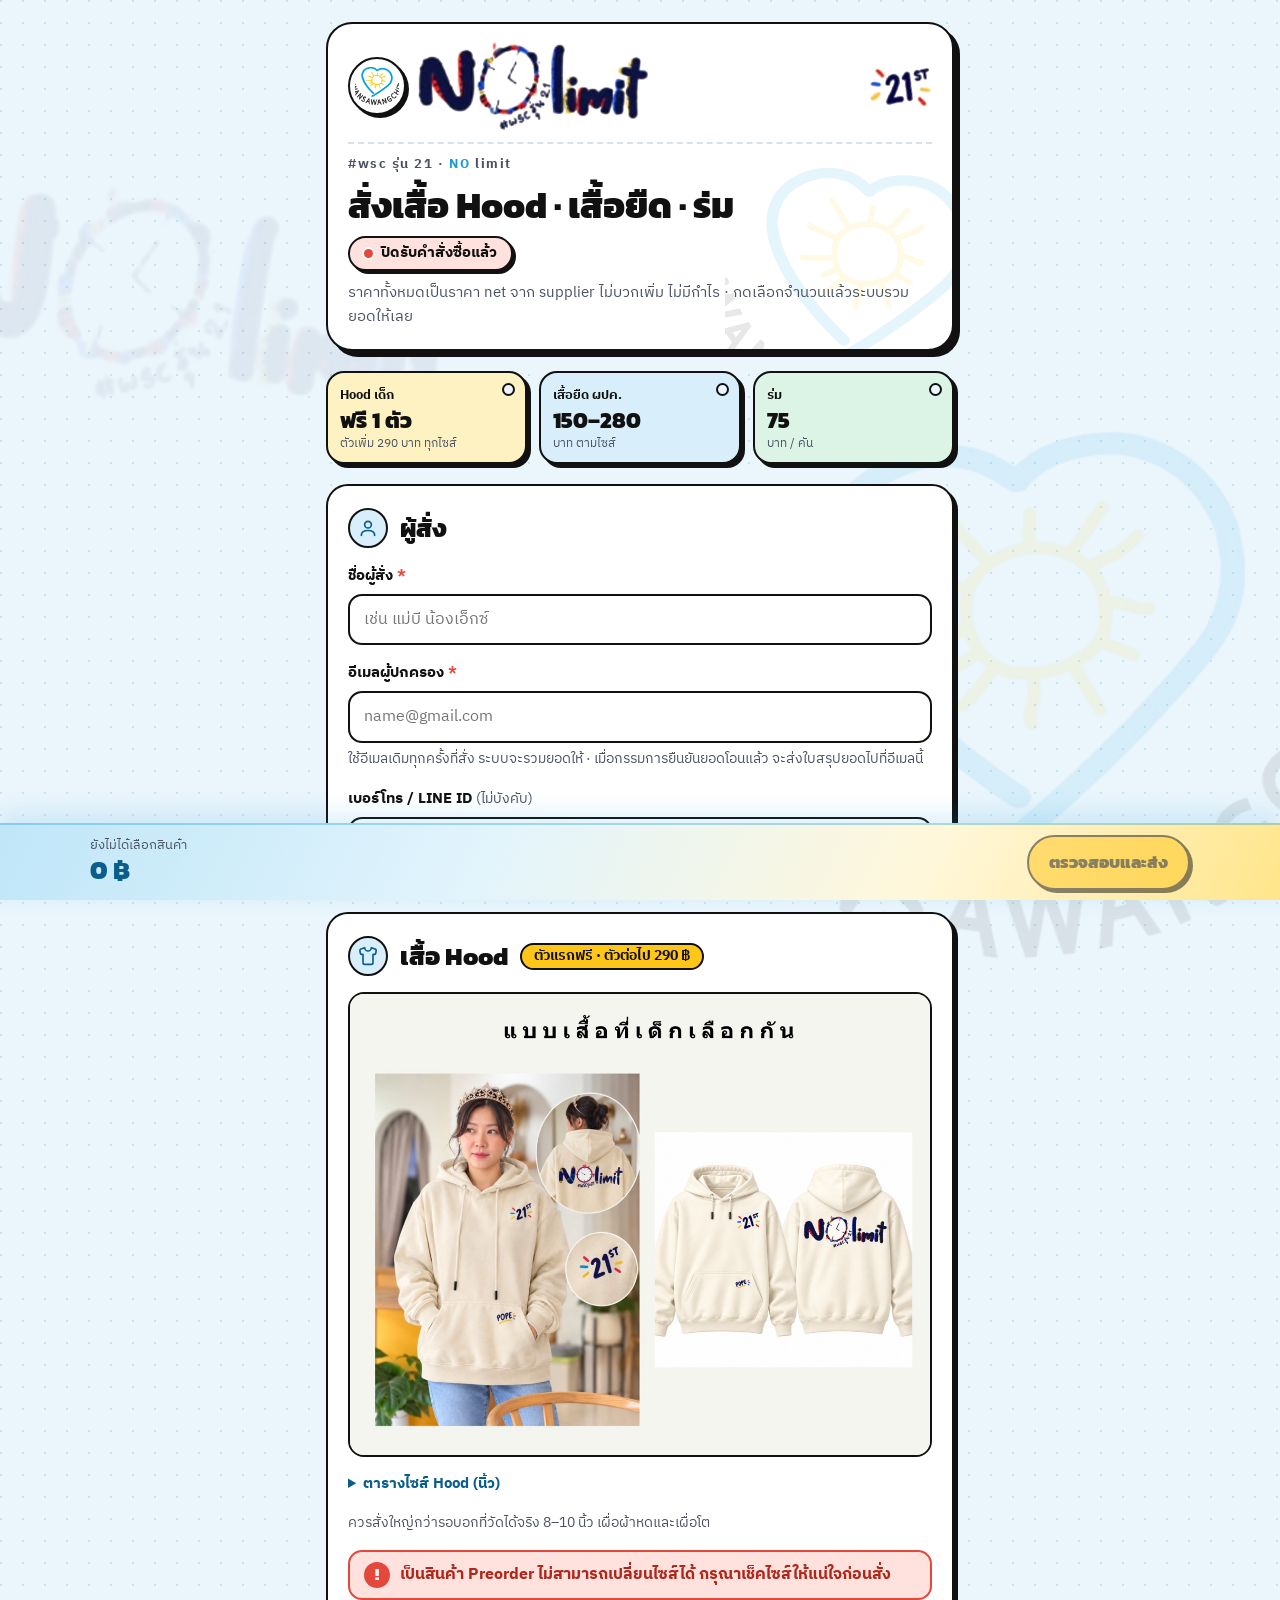
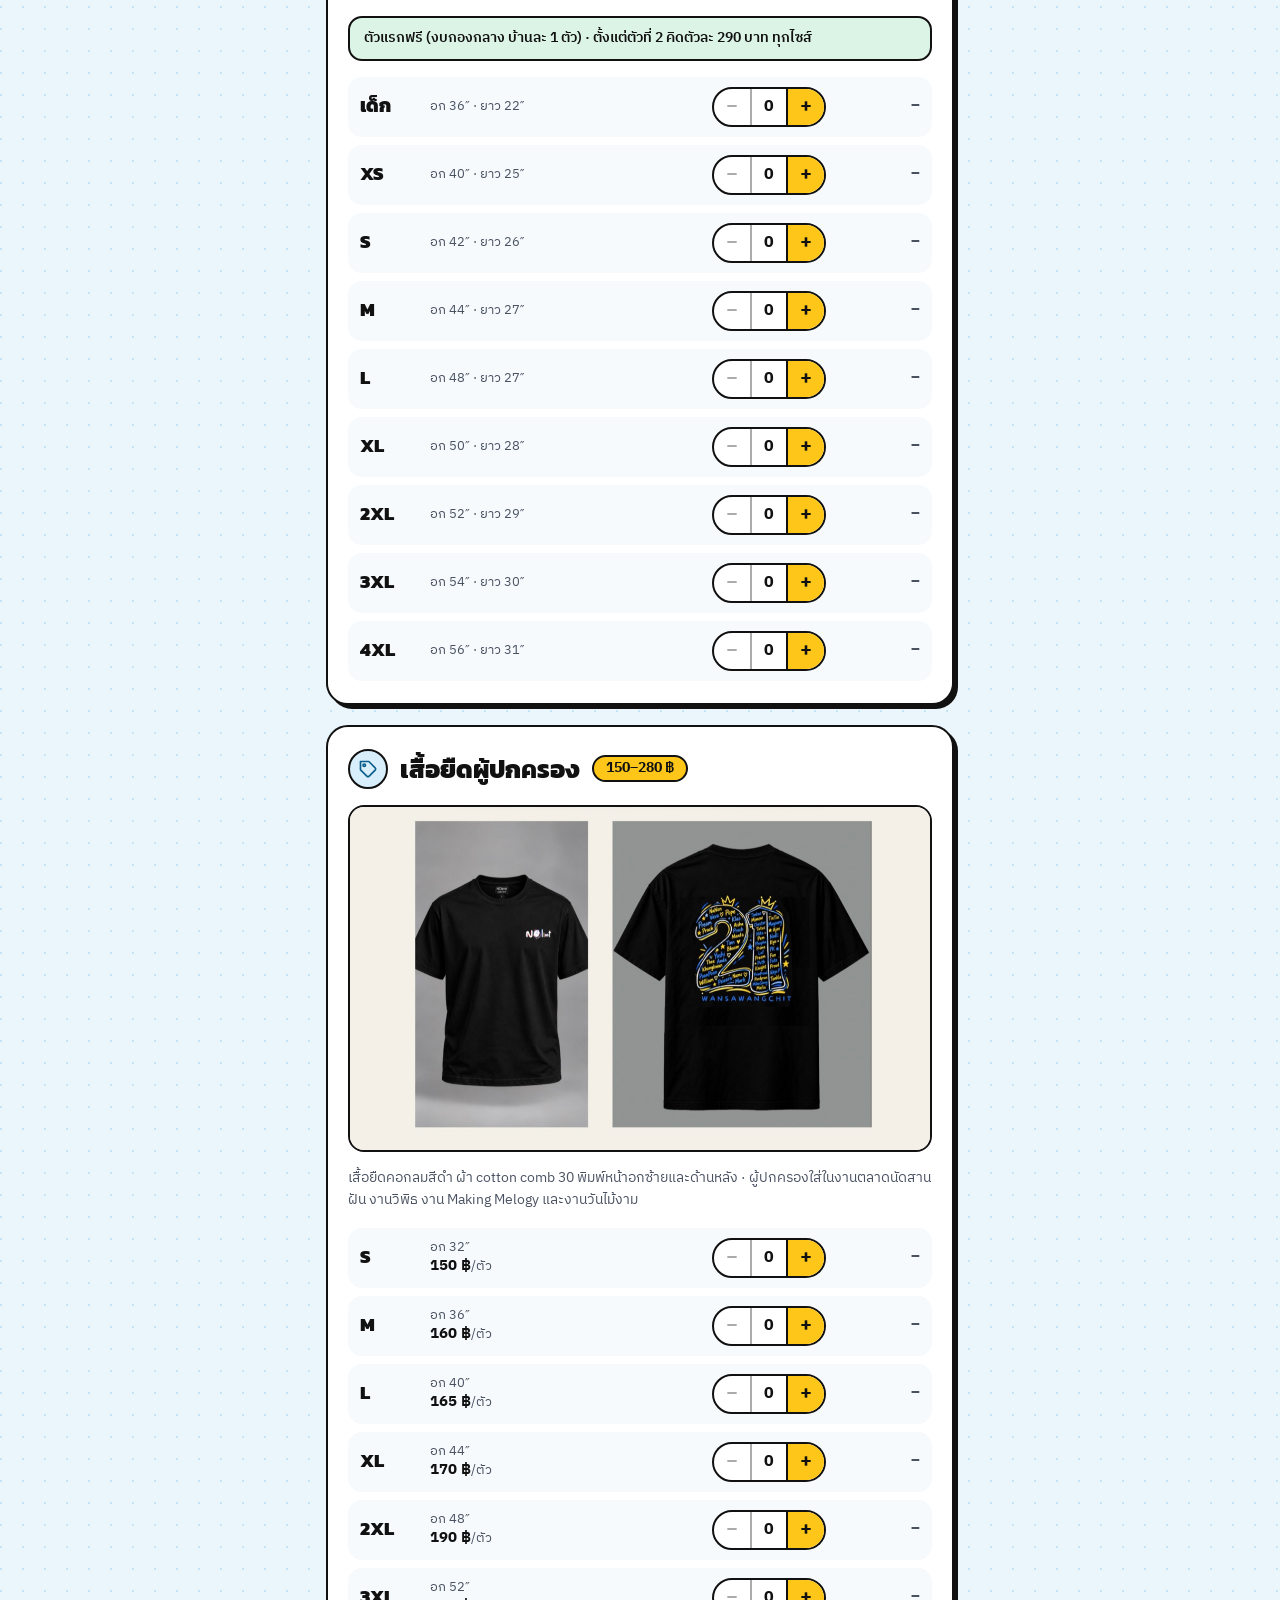
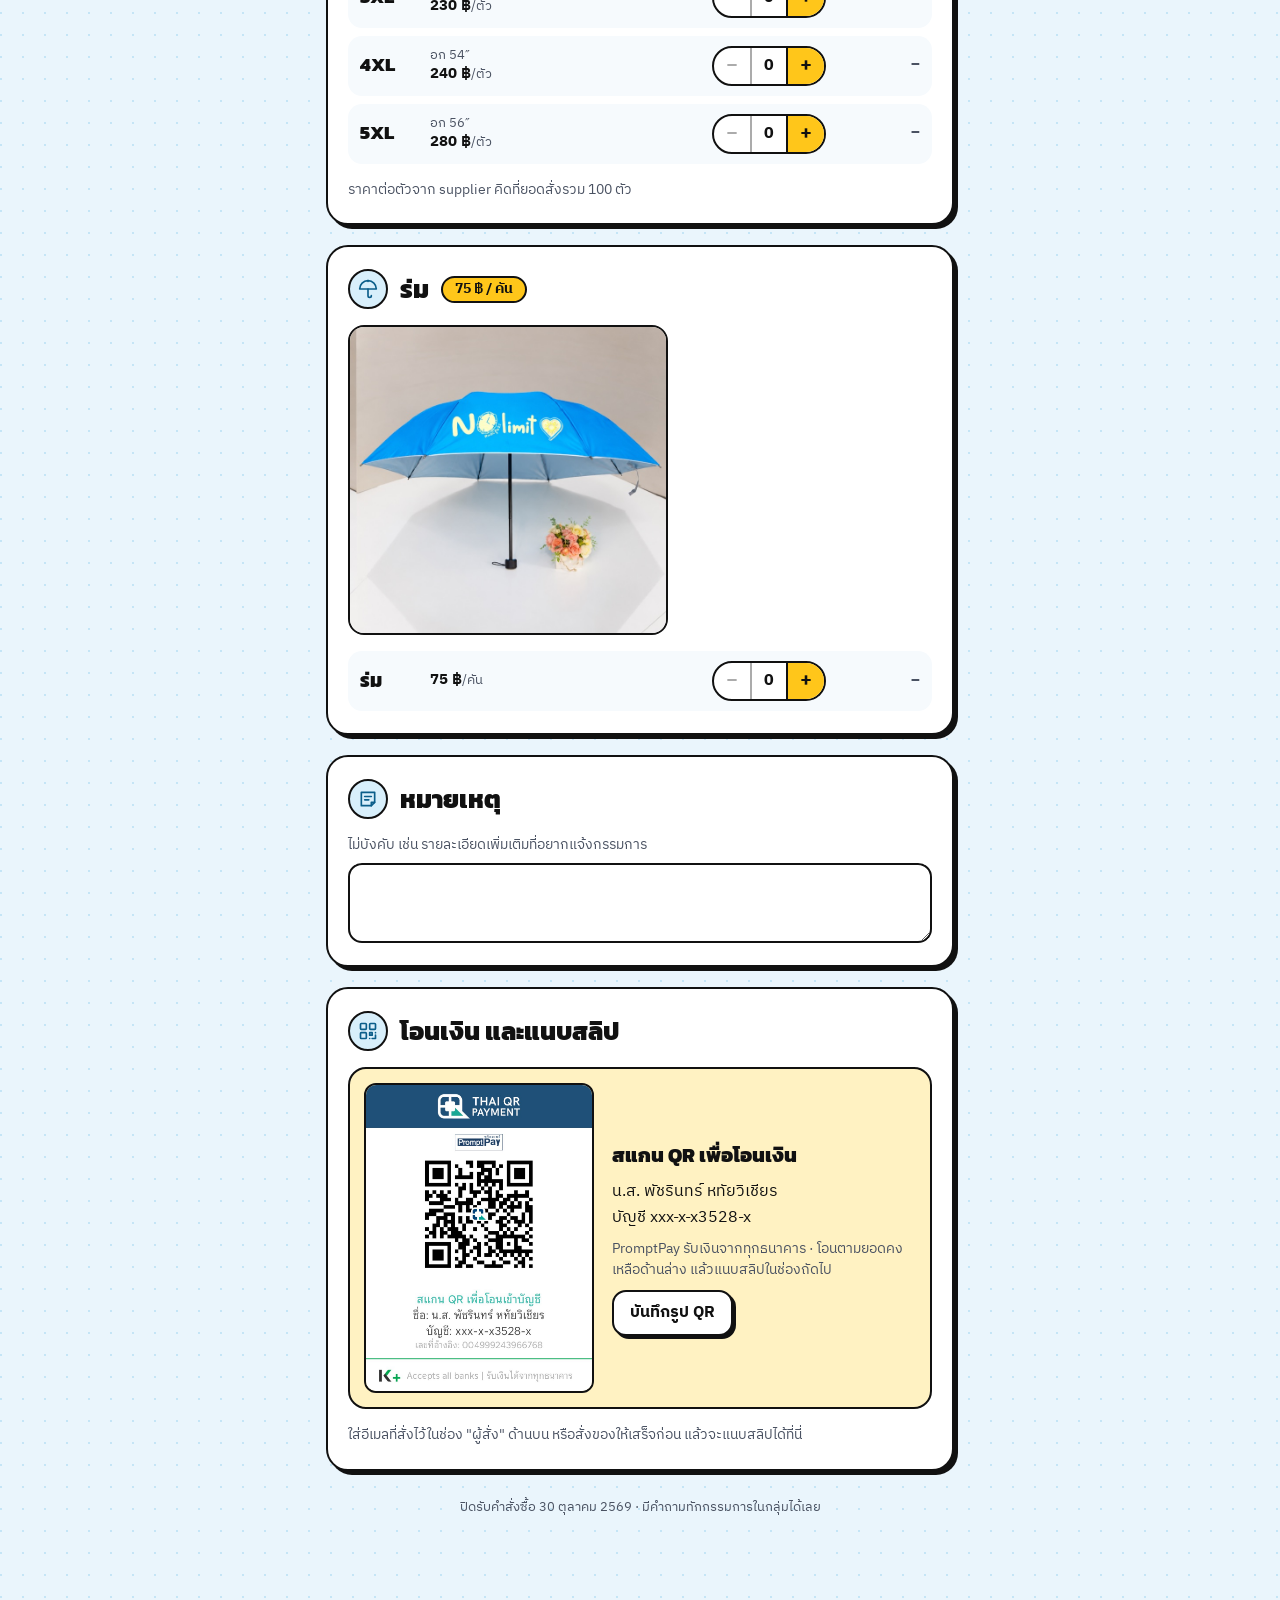
==== commit 7b50585f: "Faster admin login; gradient bottom bar on the order page - login reply carries the dashboard data (" ====
--- a/index.html
+++ b/index.html
@@ -224,13 +224,13 @@
 .btn:disabled { opacity: .45; cursor: default; box-shadow: none; }
 
 /* bottom bar */
-.bar { position: fixed; left: 0; right: 0; bottom: 0; z-index: 10; background: var(--ink); color: #fff; border-top: 3px solid var(--sun);
+.bar { position: fixed; left: 0; right: 0; bottom: 0; z-index: 10; background: linear-gradient(115deg, #bfe6f8 0%, #e2f4fc 38%, #fff7da 72%, #ffe58a 100%); color: var(--ink); border-top: 2px solid rgba(29, 155, 215, .35); box-shadow: 0 -8px 24px rgba(29, 155, 215, .16);
   padding: 10px max(16px, env(safe-area-inset-right, 0px)) calc(10px + env(safe-area-inset-bottom, 0px)) max(16px, env(safe-area-inset-left, 0px)); }
 .bar .in { max-width: 1100px; margin: 0 auto; display: flex; align-items: center; gap: 12px; }
 .bar .tot { flex: 1; min-width: 0; display: grid; line-height: 1.25; }
-.bar .tot small { font-size: 12.5px; opacity: .8; white-space: nowrap; overflow: hidden; text-overflow: ellipsis; }
-.bar .tot strong { font-size: 26px; font-family: var(--f-display); font-weight: 800; color: var(--sun); }
-.bar .go { background: var(--sun); color: var(--ink); padding: 12px 20px; border-radius: 999px; border: 2px solid #fff; font-weight: 800; font-family: var(--f-display); font-size: 17px; cursor: pointer; white-space: nowrap; }
+.bar .tot small { font-size: 12.5px; color: var(--muted); white-space: nowrap; overflow: hidden; text-overflow: ellipsis; }
+.bar .tot strong { font-size: 26px; font-family: var(--f-display); font-weight: 800; color: var(--sky-ink); }
+.bar .go { background: var(--sun); color: var(--ink); padding: 12px 20px; border-radius: 999px; border: 2px solid var(--ink); box-shadow: var(--shadow-sm); font-weight: 800; font-family: var(--f-display); font-size: 17px; cursor: pointer; white-space: nowrap; }
 .bar .go:disabled { opacity: .5; }
 
 /* review sheet */
